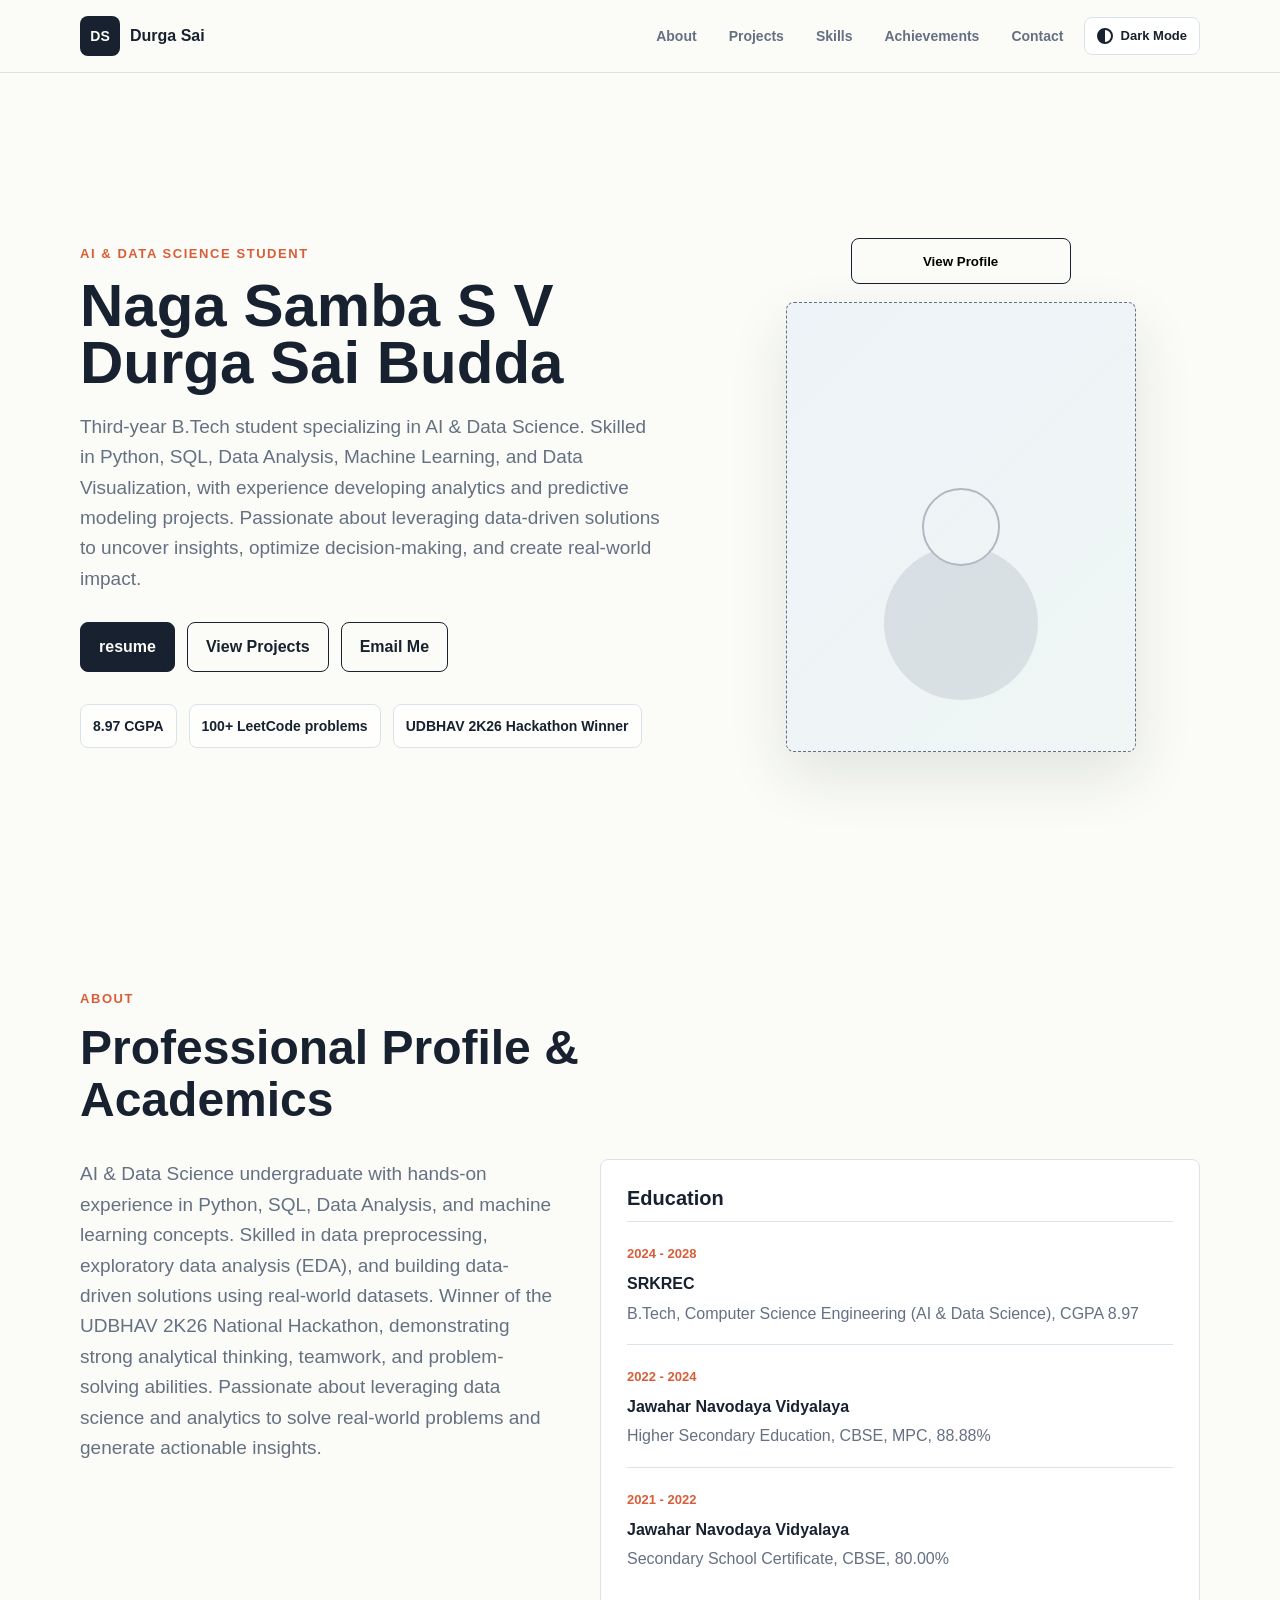
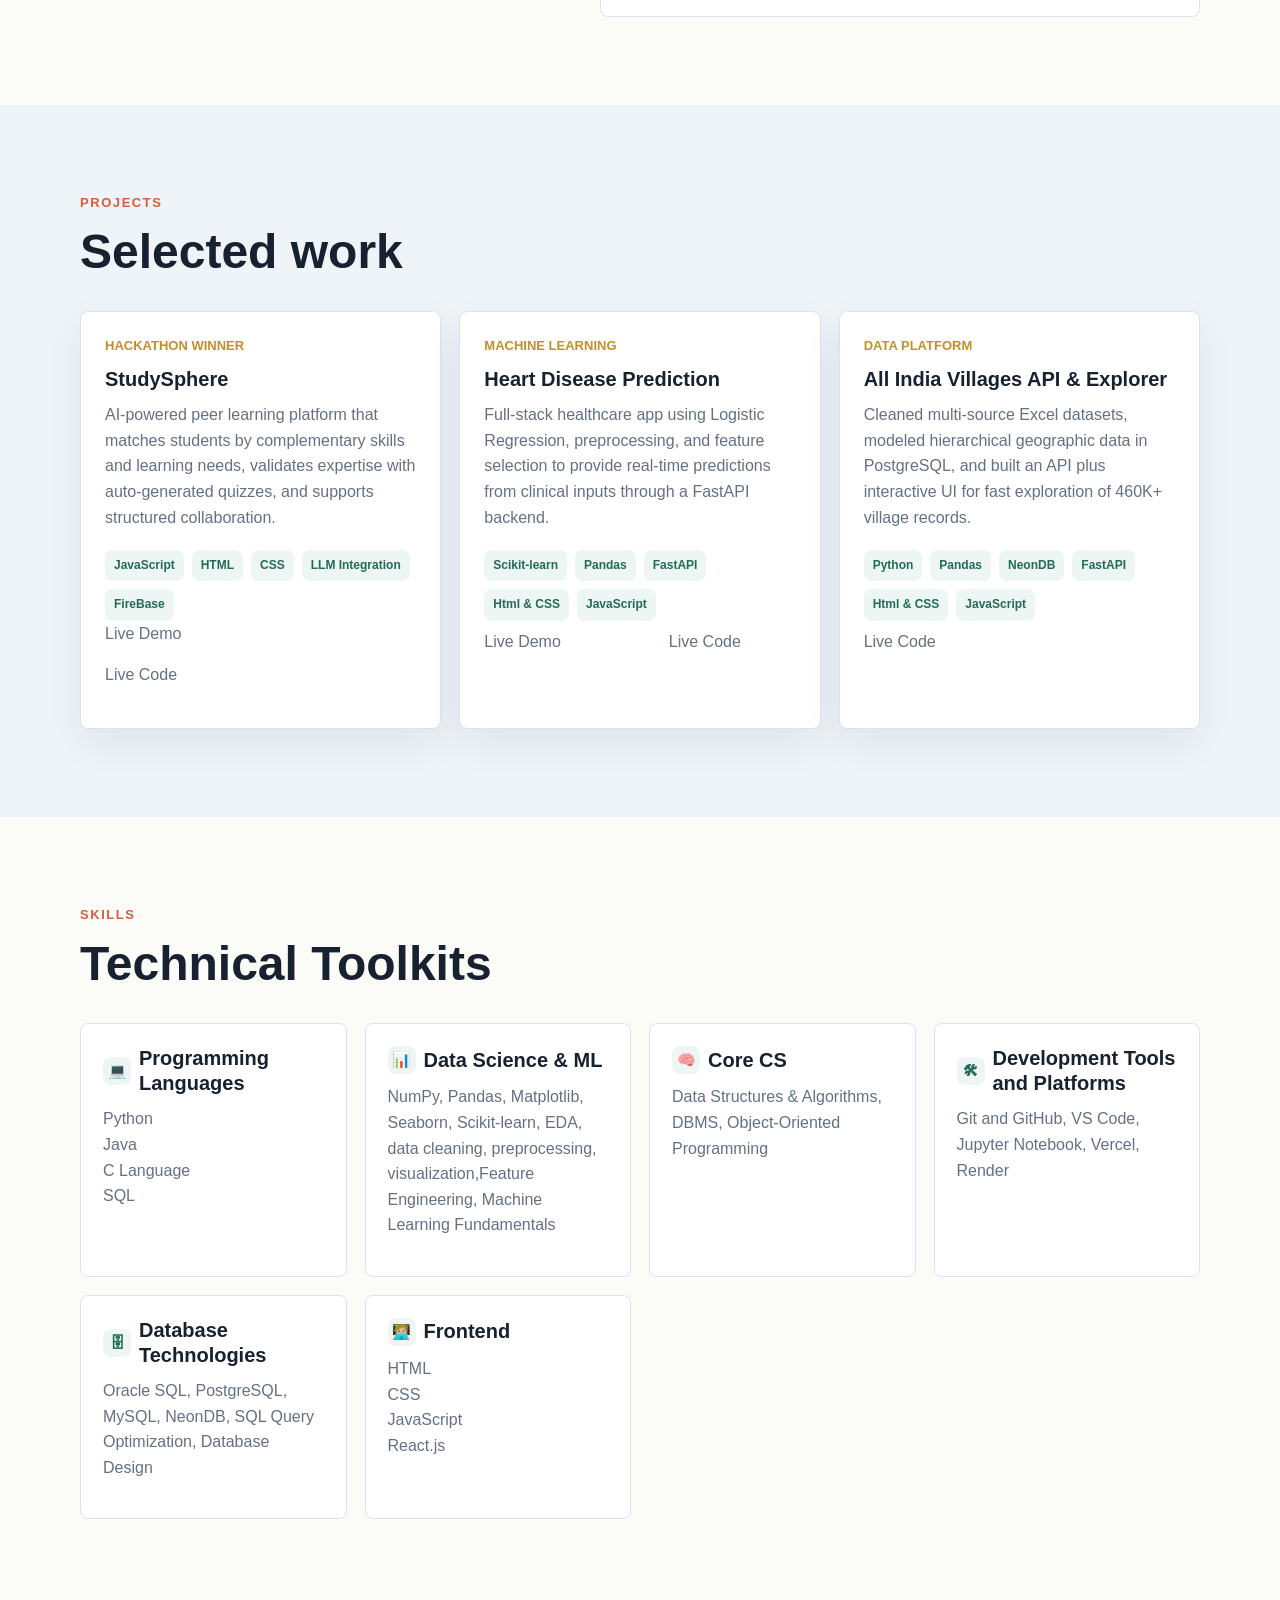
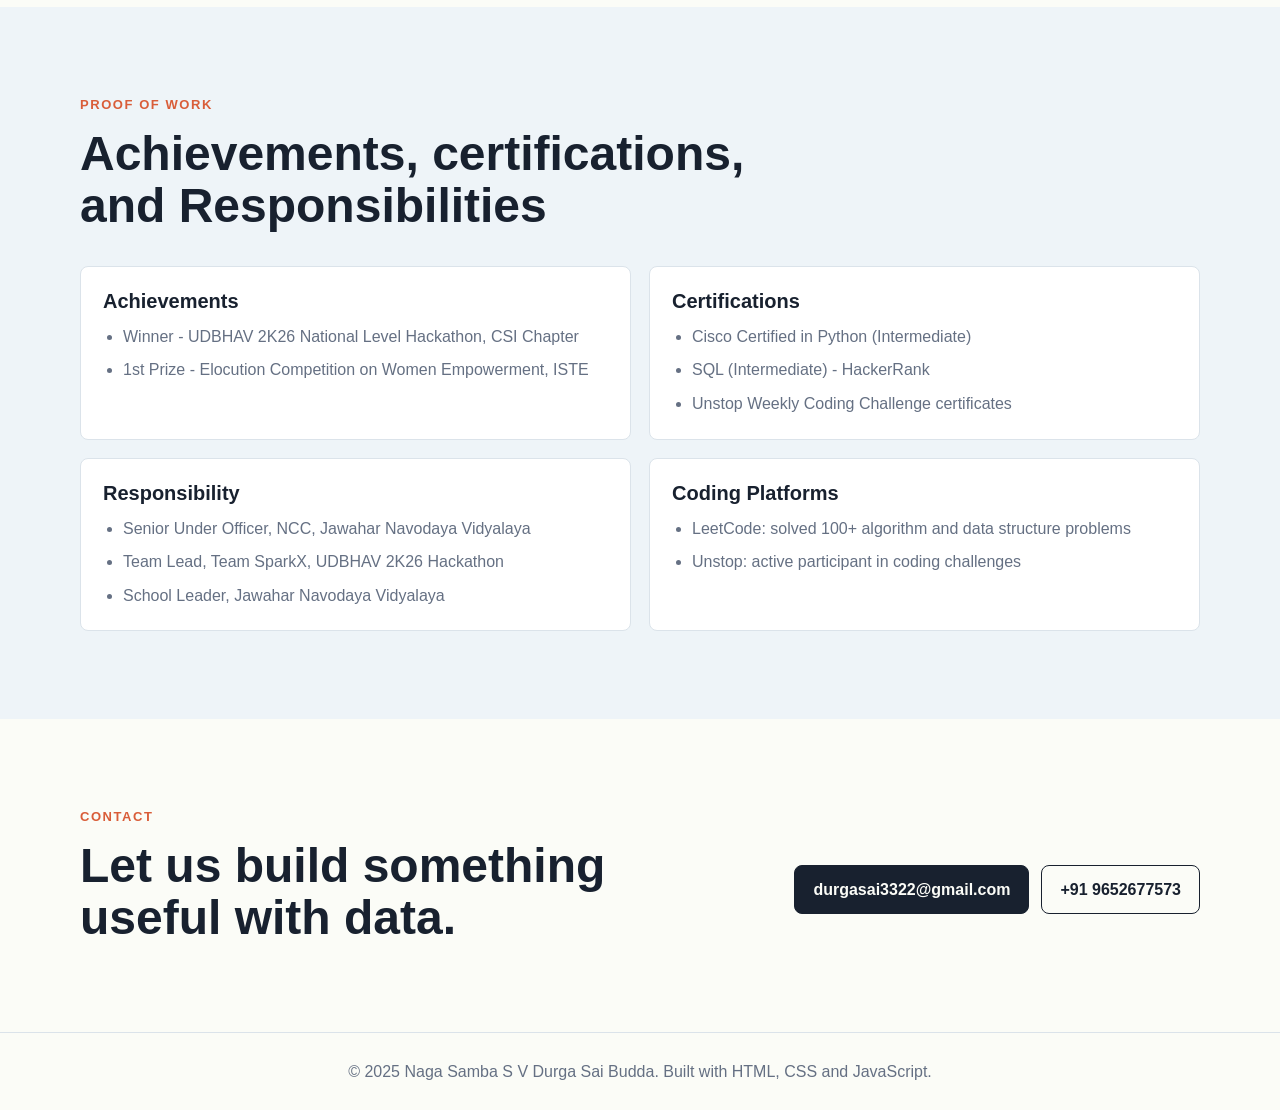
==== index.html @ b7369190 "adjusted live options" ====
<!DOCTYPE html>
<html lang="en">

<head>
  <meta charset="UTF-8">
  <meta name="viewport" content="width=device-width, initial-scale=1.0">

  <meta name="description"
    content="Portfolio of Naga Samba S V Durga Sai Budda, AI and Data Science student and aspiring data scientist.">
  <meta name="description"
    content="Durga Sai's portfolio showcasing web development, data science, AI projects, analytics dashboards, and coding projects.">
  <meta name="keywords" content="Durga Sai Portfolio, Durga Sai, Web Developer, Data Science, AI Projects, Portfolio">
  <meta name="author" content="Durga Sai">

  <title>Naga Samba S V Durga Sai Budda | Portfolio</title>
  <script>
    const savedTheme = localStorage.getItem("portfolio-theme");
    const preferredTheme = window.matchMedia("(prefers-color-scheme: dark)").matches ? "dark" : "light";
    document.documentElement.dataset.theme = savedTheme || preferredTheme;

    if ("scrollRestoration" in history) {
      history.scrollRestoration = "manual";
    }

    window.addEventListener("load", () => {
      const navigation = performance.getEntriesByType("navigation")[0];

      if (navigation && navigation.type === "reload") {
        history.replaceState(null, "", location.pathname + location.search);
      }

      window.scrollTo(0, 0);
    });

    window.addEventListener("DOMContentLoaded", () => {
      const profileButton = document.querySelector("[data-profile-button]");
      const profileCard = document.querySelector("[data-profile-card]");
      const themeToggle = document.querySelector("[data-theme-toggle]");
      const themeLabel = document.querySelector("[data-theme-label]");

      const updateThemeButton = () => {
        const isDark = document.documentElement.dataset.theme === "dark";
        themeToggle?.setAttribute("aria-pressed", String(isDark));

        if (themeLabel) {
          themeLabel.textContent = isDark ? "Light Mode" : "Dark Mode";
        }
      };

      profileButton?.addEventListener("click", () => {
        profileCard.classList.toggle("is-visible");
        profileButton.textContent = profileCard.classList.contains("is-visible")
          ? "Hide Profile"
          : "View Profile";
      });

      themeToggle?.addEventListener("click", () => {
        const nextTheme = document.documentElement.dataset.theme === "dark" ? "light" : "dark";
        document.documentElement.dataset.theme = nextTheme;
        localStorage.setItem("portfolio-theme", nextTheme);
        updateThemeButton();
      });

      updateThemeButton();
    });
  </script>
  <link rel="stylesheet" href="style.css">
  <title>Durga Sai Portfolio | Web Developer & Data Science Enthusiast</title>
</head>

<body>
  <header class="site-header">
    <nav class="nav-shell" aria-label="Primary navigation">
      <a class="brand" href="#home" aria-label="Durga Sai home">
        <span class="brand-mark">DS</span>
        <span>Durga Sai</span>
      </a>
      <div class="nav-links">
        <a href="#about">About</a>
        <a href="#projects">Projects</a>
        <a href="#skills">Skills</a>
        <a href="#achievements">Achievements</a>
        <a href="#contact">Contact</a>
        <button class="theme-toggle" type="button" data-theme-toggle aria-pressed="false">
          <span class="theme-toggle-icon" aria-hidden="true"></span>
          <span data-theme-label>Dark Mode</span>
        </button>
      </div>
    </nav>
  </header>

  <main>
    <section class="hero" id="home">
      <div class="hero-copy">
        <p class="eyebrow" style="padding-top: 2px;">AI & Data Science Student</p>
        <h1>Naga Samba S V Durga Sai Budda</h1>
        <p class="hero-text">
          Third-year B.Tech student specializing in AI & Data Science. Skilled in Python, SQL, Data Analysis, Machine
          Learning, and Data Visualization, with experience developing
          analytics and predictive modeling projects. Passionate about leveraging data-driven solutions to uncover
          insights, optimize decision-making, and create real-world impact.</p>

        <div class="hero-actions">
          <a class="button primary" href="main_resume.pdf">resume</a>
          <a class="button secondary" href="#projects">View Projects</a>
          <a class="button secondary" href="mailto:durgasai3322@gmail.com">Email Me</a>
        </div>
        <div class="quick-facts" aria-label="Portfolio highlights">
          <span><strong>8.97 CGPA</strong></span>
          <span><strong>100+ LeetCode problems </strong></span>
          <span><strong>UDBHAV 2K26 Hackathon Winner</strong></span>
        </div>
      </div>

      <div class="profile-card" data-profile-card>
        <button class="button secondary profile-button" type="button" data-profile-button>
          View Profile
        </button>
        <div class="profile-frame" aria-label="Profile photo placeholder">
          <img src="profile.jpeg" alt="Durga Sai profile photo">
        </div>
      </div>
    </section>

    <section class="section" id="about">
      <div class="section-heading">
        <p class="eyebrow">About</p>
        <h2>Professional Profile & Academics</h2>
      </div>
      <div class="about-layout">
        <p>
          AI & Data Science undergraduate with hands-on experience in Python, SQL, Data Analysis, and
          machine learning concepts. Skilled in data preprocessing, exploratory data analysis (EDA), and building
          data-driven solutions using real-world datasets.
          Winner of the UDBHAV 2K26 National Hackathon, demonstrating strong analytical
          thinking, teamwork, and problem-solving abilities.
          Passionate about leveraging data science and analytics to solve real-world problems and generate actionable
          insights.
        </p>
        <div class="education-panel">
          <h3>Education</h3>
          <div class="timeline-item">
            <span>2024 - 2028</span>
            <strong>SRKREC</strong>
            <p>B.Tech, Computer Science Engineering (AI & Data Science), CGPA 8.97</p>
          </div>
          <div class="timeline-item">
            <span>2022 - 2024</span>
            <strong>Jawahar Navodaya Vidyalaya</strong>
            <p>Higher Secondary Education, CBSE, MPC, 88.88%</p>
          </div>
          <div class="timeline-item">
            <span>2021 - 2022</span>
            <strong>Jawahar Navodaya Vidyalaya</strong>
            <p>Secondary School Certificate, CBSE, 80.00%</p>
          </div>
        </div>
      </div>
    </section>

    <section class="section alt-section" id="projects">
      <div class="section-heading">
        <p class="eyebrow">Projects</p>
        <h2>Selected work</h2>
      </div>
      <div class="project-grid">
        <article class="project-card">
          <p class="project-type">Hackathon Winner</p>
          <h3>StudySphere</h3>
          <p>AI-powered peer learning platform that matches students by complementary skills and learning needs,
            validates expertise with auto-generated quizzes, and supports structured collaboration.</p>
          <div class="tag-row">
            <span>JavaScript</span>
            <span>HTML</span>
            <span>CSS</span>
            <span>LLM Integration</span>
            <span>FireBase</span>
          </div>
          <p style="margin-right:100px;"><a href="https://studysphere-ten.vercel.app/" target="_blank">Live Demo</a>
          </p>
          <p><a href="https://github.com/Durgasai28/StudySphere.git">Live Code</a></p>
        </article>

        <article class="project-card">
          <p class="project-type">Machine Learning</p>
          <h3>Heart Disease Prediction</h3>
          <p>Full-stack healthcare app using Logistic Regression, preprocessing, and feature selection to provide
            real-time predictions from clinical inputs through a FastAPI backend.</p>
          <div class="tag-row">
            <span>Scikit-learn</span>
            <span>Pandas</span>
            <span>FastAPI</span>
            <span>Html & CSS</span>
            <span>JavaScript</span>
            <p style="margin-right: 100px;"><a href="https://heart-disease-risk-pred.vercel.app/" target="_blank">Live
                Demo</a></p>
            <p><a href="https://github.com/Durgasai28/Heart_Disease.git">Live Code</a></p>
          </div>
        </article>

        <article class="project-card">
          <p class="project-type">Data Platform</p>
          <h3>All India Villages API & Explorer</h3>
          <p>Cleaned multi-source Excel datasets, modeled hierarchical geographic data in PostgreSQL, and built an API
            plus interactive UI for fast exploration of 460K+ village records.</p>
          <div class="tag-row">
            <span>Python</span>
            <span>Pandas</span>
            <span>NeonDB</span>
            <span>FastAPI</span>
            <span>Html & CSS</span>
            <span>JavaScript</span>
            <p style="margin-right: 100px;"><a href="https://github.com/Durgasai28/villages-api.git">Live Code</a></p>
            <!-- <p><a href="htpp://studysphere-ten.vercel.app/">Live Code</a></p> -->
          </div>
        </article>
      </div>
    </section>

    <section class="section" id="skills">
      <div class="section-heading">
        <p class="eyebrow">Skills</p>
        <h2>Technical Toolkits</h2>
      </div>
      <div class="skills-grid">
        <div>
          <h3><span class="skill-icon">💻</span>Programming Languages</h3>
          <p>Python<br> Java<br> C Language <br> SQL</p>
        </div>
        <div>
          <h3><span class="skill-icon">📊</span>Data Science & ML</h3>
          <p>NumPy, Pandas, Matplotlib, Seaborn, Scikit-learn, EDA, data cleaning, preprocessing, visualization,Feature
            Engineering, Machine Learning Fundamentals</p>
        </div>
        <div>
          <h3><span class="skill-icon">🧠</span>Core CS</h3>
          <p>Data Structures & Algorithms, DBMS, Object-Oriented Programming</p>
        </div>
        <div>
          <h3><span class="skill-icon">🛠</span>Development Tools and Platforms</h3>
          <p>Git and GitHub, VS Code, Jupyter Notebook, Vercel, Render</p>
        </div>
        <div>
          <h3><span class="skill-icon">🗄</span>Database Technologies</h3>
          <p>Oracle SQL, PostgreSQL, MySQL, NeonDB, SQL Query Optimization, Database Design</p>
        </div>
        <div>
          <h3><span class="skill-icon">🧑🏼‍💻</span>Frontend</h3>
          <p>HTML<br>CSS<br>JavaScript<br>React.js</p>
        </div>
      </div>
    </section>

    <section class="section alt-section" id="achievements">
      <div class="section-heading">
        <p class="eyebrow">Proof of Work</p>
        <h2>Achievements, certifications, and Responsibilities</h2>
      </div>
      <div class="proof-grid">
        <div class="proof-panel">
          <h3>Achievements</h3>
          <ul>
            <li>Winner - UDBHAV 2K26 National Level Hackathon, CSI Chapter</li>
            <li>1st Prize - Elocution Competition on Women Empowerment, ISTE</li>
          </ul>
        </div>
        <div class="proof-panel">
          <h3>Certifications</h3>
          <ul>
            <li>Cisco Certified in Python (Intermediate)</li>
            <li>SQL (Intermediate) - HackerRank</li>
            <li>Unstop Weekly Coding Challenge certificates</li>
          </ul>
        </div>
        <div class="proof-panel">
          <h3>Responsibility</h3>
          <ul>
            <li>Senior Under Officer, NCC, Jawahar Navodaya Vidyalaya</li>
            <li>Team Lead, Team SparkX, UDBHAV 2K26 Hackathon</li>
            <li>School Leader, Jawahar Navodaya Vidyalaya</li>
          </ul>
        </div>
        <div class="proof-panel">
          <h3>Coding Platforms</h3>
          <ul>
            <li>LeetCode: solved 100+ algorithm and data structure problems</li>
            <li>Unstop: active participant in coding challenges</li>
          </ul>
        </div>
      </div>
    </section>

    <section class="contact-section" id="contact">
      <div>
        <p class="eyebrow">Contact</p>
        <h2>Let us build something useful with data.</h2>
      </div>
      <div class="contact-actions">
        <a class="button primary" href="mailto:durgasai3322@gmail.com">durgasai3322@gmail.com</a>
        <a class="button secondary" href="tel:+919652677573">+91 9652677573</a>
      </div>
    </section>
  </main>

  <footer>
    <p>&copy; 2025 Naga Samba S V Durga Sai Budda. Built with HTML, CSS and JavaScript.</p>
  </footer>
</body>

</html>
---- style.css ----
:root {
  --ink: #18212f;
  --muted: #657083;
  --line: #dbe3ea;
  --paper: #fbfcf7;
  --panel: #ffffff;
  --nav-bg: rgba(251, 252, 247, 0.92);
  --nav-hover: #eef4f8;
  --subtle: #eef4f8;
  --metric-bg: #f3f7f3;
  --tag-bg: #edf6f2;
  --tag-text: #246a59;
  --blue: #2364aa;
  --green: #2d8b74;
  --coral: #d95d39;
  --gold: #c18f2d;
  --shadow: 0 24px 60px rgba(24, 33, 47, 0.11);
  color-scheme: light;
}

:root[data-theme="dark"] {
  --ink: #f3f7fb;
  --muted: #aeb9c8;
  --line: #2b3a4e;
  --paper: #101722;
  --panel: #172131;
  --nav-bg: rgba(16, 23, 34, 0.92);
  --nav-hover: #223149;
  --subtle: #131d2b;
  --metric-bg: #1d2c37;
  --tag-bg: #20372f;
  --tag-text: #9ddcc8;
  --blue: #6aa8ff;
  --green: #66d4b0;
  --coral: #ff9775;
  --gold: #f1c46c;
  --shadow: 0 24px 60px rgba(0, 0, 0, 0.3);
  color-scheme: dark;
}

* {
  box-sizing: border-box;
}

html {
  scroll-behavior: smooth;
}

body {
  margin: 0;
  background: var(--paper);
  color: var(--ink);
  font-family: Inter, "Segoe UI", Arial, sans-serif;
  line-height: 1.6;
}

a {
  color: inherit;
  text-decoration: none;
}

.site-header {
  position: sticky;
  top: 0;
  z-index: 20;
  border-bottom: 1px solid var(--line);
  background: var(--nav-bg);
  backdrop-filter: blur(16px);
}

.nav-shell {
  width: min(1120px, calc(100% - 32px));
  min-height: 72px;
  margin: 0 auto;
  display: flex;
  align-items: center;
  justify-content: space-between;
  gap: 24px;
}

.brand {
  display: inline-flex;
  align-items: center;
  gap: 10px;
  font-weight: 800;
  letter-spacing: 0;
}

.brand-mark {
  width: 40px;
  height: 40px;
  display: grid;
  place-items: center;
  border-radius: 8px;
  background: var(--ink);
  color: var(--paper);
  font-size: 14px;
}

.nav-links {
  display: flex;
  align-items: center;
  gap: 8px;
  overflow-x: auto;
  scrollbar-width: none;
}

.nav-links::-webkit-scrollbar {
  display: none;
}

.nav-links a {
  padding: 8px 12px;
  border-radius: 8px;
  color: var(--muted);
  font-size: 14px;
  font-weight: 700;
  white-space: nowrap;
}

.nav-links a:hover {
  background: var(--nav-hover);
  color: var(--ink);
}

.theme-toggle {
  min-height: 38px;
  display: inline-flex;
  align-items: center;
  gap: 8px;
  padding: 7px 12px;
  border: 1px solid var(--line);
  border-radius: 8px;
  background: var(--panel);
  color: var(--ink);
  font: inherit;
  font-size: 13px;
  font-weight: 800;
  cursor: pointer;
  white-space: nowrap;
  transition: background 0.18s ease, border-color 0.18s ease, transform 0.18s ease;
}

.theme-toggle:hover {
  background: var(--nav-hover);
  border-color: var(--muted);
  transform: translateY(-1px);
}

.theme-toggle-icon {
  width: 16px;
  height: 16px;
  border: 2px solid currentColor;
  border-radius: 50%;
  background: linear-gradient(90deg, currentColor 50%, transparent 50%);
}

.hero {
  width: min(1120px, calc(100% - 32px));
  min-height: calc(100vh - 72px);
  margin: 0 auto;
  padding: 80px 0 64px;
  display: grid;
  grid-template-columns: minmax(0, 1.1fr) minmax(320px, 0.9fr);
  align-items: center;
  gap: 56px;
}

.eyebrow {
  margin: 0 0 12px;
  color: var(--coral);
  font-size: 13px;
  font-weight: 800;
  letter-spacing: 0.12em;
  text-transform: uppercase;
}

h1,
h2,
h3,
p {
  margin-top: 0;
}

h1 {
  max-width: 800px;
  margin-bottom: 20px;
  font-size: clamp(38px, 8vw,60px);
  line-height: 0.96;
  letter-spacing: 0;
}

h2 {
  max-width: 760px;
  margin-bottom: 0;
  font-size: clamp(28px, 5vw, 48px);
  line-height: 1.08;
  letter-spacing: 0;
}

h3 {
  margin-bottom: 10px;
  font-size: 20px;
  line-height: 1.25;
}

.hero-text {
  max-width: 660px;
  color: var(--muted);
  font-size: 19px;
}

.hero-actions,
.contact-actions {
  display: flex;
  flex-wrap: wrap;
  gap: 12px;
  margin-top: 28px;
}

.button {
  min-height: 46px;
  display: inline-flex;
  align-items: center;
  justify-content: center;
  border-radius: 8px;
  padding: 11px 18px;
  border: 1px solid var(--ink);
  font-weight: 800;
  transition: transform 0.18s ease, box-shadow 0.18s ease, background 0.18s ease;
}

.button:hover {
  transform: translateY(-2px);
  box-shadow: 0 10px 24px rgba(24, 33, 47, 0.12);
}

.button.primary {
  background: var(--ink);
  color: var(--paper);
}

.button.secondary {
  background: transparent;
}

.quick-facts {
  display: flex;
  flex-wrap: wrap;
  gap: 12px;
  margin-top: 32px;
}

.quick-facts span {
  padding: 10px 12px;
  border: 1px solid var(--line);
  border-radius: 8px;
  background: color-mix(in srgb, var(--panel) 72%, transparent);
  color: var(--muted);
  font-size: 14px;
}

.quick-facts strong {
  color: var(--ink);
}

.hero-visual {
  border: 1px solid var(--line);
  border-radius: 8px;
  padding: 24px;
  background: var(--panel);
  box-shadow: var(--shadow);
}

.visual-topline {
  display: flex;
  align-items: center;
  justify-content: space-between;
  gap: 16px;
  color: var(--muted);
  font-family: Consolas, "Courier New", monospace;
  font-size: 13px;
}

.status-dot {
  color: var(--green);
  font-family: inherit;
  font-weight: 800;
}

.metric-grid {
  margin: 26px 0;
  display: grid;
  grid-template-columns: repeat(3, 1fr);
  gap: 10px;
}

.metric-grid div {
  min-width: 0;
  padding: 14px;
  border-radius: 8px;
  background: var(--metric-bg);
}

.metric-label {
  display: block;
  color: var(--muted);
  font-size: 12px;
  font-weight: 800;
  text-transform: uppercase;
}

.metric-grid strong {
  display: block;
  margin-top: 4px;
  font-size: 18px;
  line-height: 1.2;
}

.chart {
  height: 220px;
  display: flex;
  align-items: end;
  gap: 12px;
  padding: 18px;
  border-radius: 8px;
  background:
    linear-gradient(180deg, rgba(35, 100, 170, 0.08), rgba(45, 139, 116, 0.08)),
    repeating-linear-gradient(0deg, transparent 0, transparent 43px, rgba(101, 112, 131, 0.15) 44px);
}

.chart span {
  flex: 1;
  border-radius: 6px 6px 0 0;
  background: linear-gradient(180deg, var(--blue), var(--green));
}

.visual-note {
  margin: 18px 0 0;
  color: var(--muted);
  font-size: 14px;
}

.profile-card {
  display: grid;
  justify-items: center;
  gap: 18px;
}

.profile-button {
  width: min(220px, 100%);
}

.profile-frame {
  width: min(350px, 100%);
  aspect-ratio: 7 / 9;
  display: grid;
  place-items: center;
  overflow: hidden;
  border: 1px dashed var(--muted);
  border-radius: 8px;
  background:
    linear-gradient(135deg, rgba(35, 100, 170, 0.08), rgba(45, 139, 116, 0.08)),
    var(--panel);
  box-shadow: var(--shadow);
}

.profile-frame::before {
  content: "";
  width: 74px;
  height: 74px;
  border: 2px solid rgba(101, 112, 131, 0.45);
  border-radius: 50%;
  box-shadow: 0 96px 0 38px rgba(101, 112, 131, 0.16);
}

.profile-frame img {
  display: none;
  width: 100%;
  height: 100%;
  object-fit: cover;
}

.profile-card.is-visible .profile-frame {
  border-style: solid;
  background: var(--panel);
}

.profile-card.is-visible .profile-frame::before {
  display: none;
}

.profile-card.is-visible .profile-frame img {
  display: block;
}

.section,
.contact-section {
  width: min(1120px, calc(100% - 32px));
  margin: 0 auto;
  padding: 88px 0;
}

.alt-section {
  position: relative;
}

.alt-section::before {
  content: "";
  position: absolute;
  inset: 0 50%;
  width: 100vw;
  margin-left: -50vw;
  background: var(--subtle);
  z-index: -1;
}

.section-heading {
  margin-bottom: 34px;
}

.about-layout {
  display: grid;
  grid-template-columns: minmax(0, 0.8fr) minmax(320px, 1fr);
  gap: 40px;
  align-items: start;
}

.about-layout > p {
  color: var(--muted);
  font-size: 19px;
}

.education-panel,
.proof-panel,
.project-card,
.skills-grid > div {
  border: 1px solid var(--line);
  border-radius: 8px;
  background: var(--panel);
}

.education-panel {
  padding: 26px;
}

.timeline-item {
  padding: 18px 0;
  border-top: 1px solid var(--line);
}

.timeline-item:first-of-type {
  margin-top: 10px;
}

.timeline-item span {
  color: var(--coral);
  font-size: 13px;
  font-weight: 800;
}

.timeline-item strong {
  display: block;
  margin-top: 5px;
}

.timeline-item p {
  margin: 4px 0 0;
  color: var(--muted);
}

.project-grid,
.proof-grid,
.skills-grid {
  display: grid;
  gap: 18px;
}

.project-grid {
  grid-template-columns: repeat(3, 1fr);
}

.project-card {
  min-height: 100%;
  padding: 24px;
  box-shadow: 0 14px 38px rgba(24, 33, 47, 0.07);
}

.project-type {
  margin-bottom: 10px;
  color: var(--gold);
  font-size: 13px;
  font-weight: 800;
  text-transform: uppercase;
}

.project-card p:not(.project-type) {
  color: var(--muted);
}

.tag-row {
  display: flex;
  flex-wrap: wrap;
  gap: 8px;
  margin-top: 20px;
}

.tag-row span {
  padding: 6px 9px;
  border-radius: 8px;
  background: var(--tag-bg);
  color: var(--tag-text);
  font-size: 12px;
  font-weight: 800;
}

.skills-grid {
  grid-template-columns: repeat(4, 1fr);
}

.skills-grid > div,
.proof-panel {
  padding: 22px;
}

.skills-grid p,
.proof-panel li {
  color: var(--muted);
}

.proof-grid {
  grid-template-columns: repeat(2, 1fr);
}

ul {
  margin: 0;
  padding-left: 20px;
}

li + li {
  margin-top: 8px;
}

.contact-section {
  display: flex;
  align-items: center;
  justify-content: space-between;
  gap: 32px;
}

.contact-section h2 {
  max-width: 620px;
}

footer {
  padding: 26px 16px;
  border-top: 1px solid var(--line);
  color: var(--muted);
  text-align: center;
}

footer p {
  margin: 0;
}

@media (max-width: 920px) {
  .hero,
  .about-layout,
  .contact-section {
    grid-template-columns: 1fr;
  }

  .hero {
    min-height: auto;
    padding-top: 58px;
  }

  .project-grid,
  .skills-grid {
    grid-template-columns: repeat(2, 1fr);
  }

  .contact-section {
    display: grid;
  }
}

@media (max-width: 680px) {
  .nav-shell {
    align-items: flex-start;
    flex-direction: column;
    min-height: auto;
    padding: 14px 0;
  }

  .nav-links {
    width: 100%;
  }

  .hero,
  .section,
  .contact-section {
    width: min(100% - 24px, 1120px);
  }

  .project-grid,
  .skills-grid,
  .proof-grid,
  .metric-grid {
    grid-template-columns: 1fr;
  }

  .hero-visual {
    padding: 18px;
  }

  .chart {
    height: 180px;
  }

  .button {
    width: 100%;
  }
}
.skills-grid h3 {
  display: flex;
  align-items: center;
  gap: 8px;
}

.skill-icon {
  width: 28px;
  height: 28px;
  display: inline-grid;
  place-items: center;
  border-radius: 8px;
  background: var(--tag-bg);
  color: var(--tag-text);
  font-size: 15px;
  flex: 0 0 auto;
}
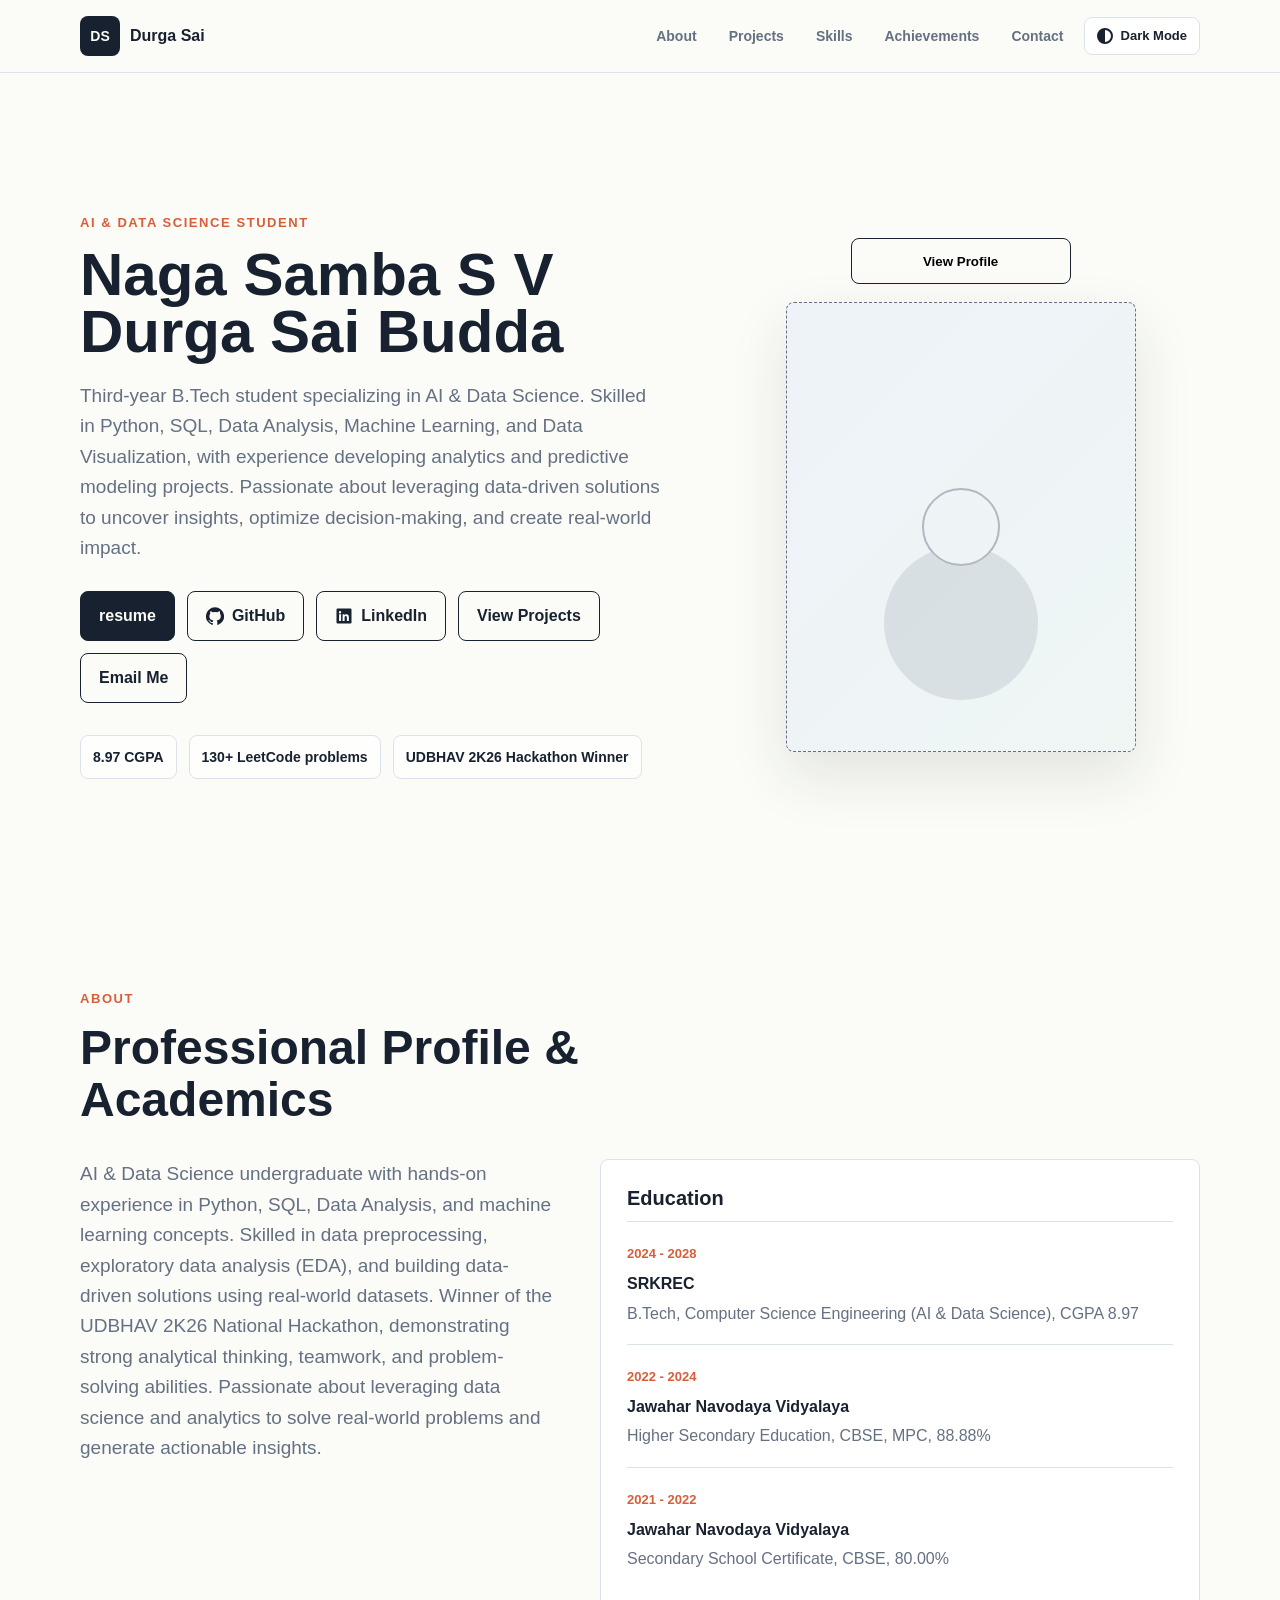
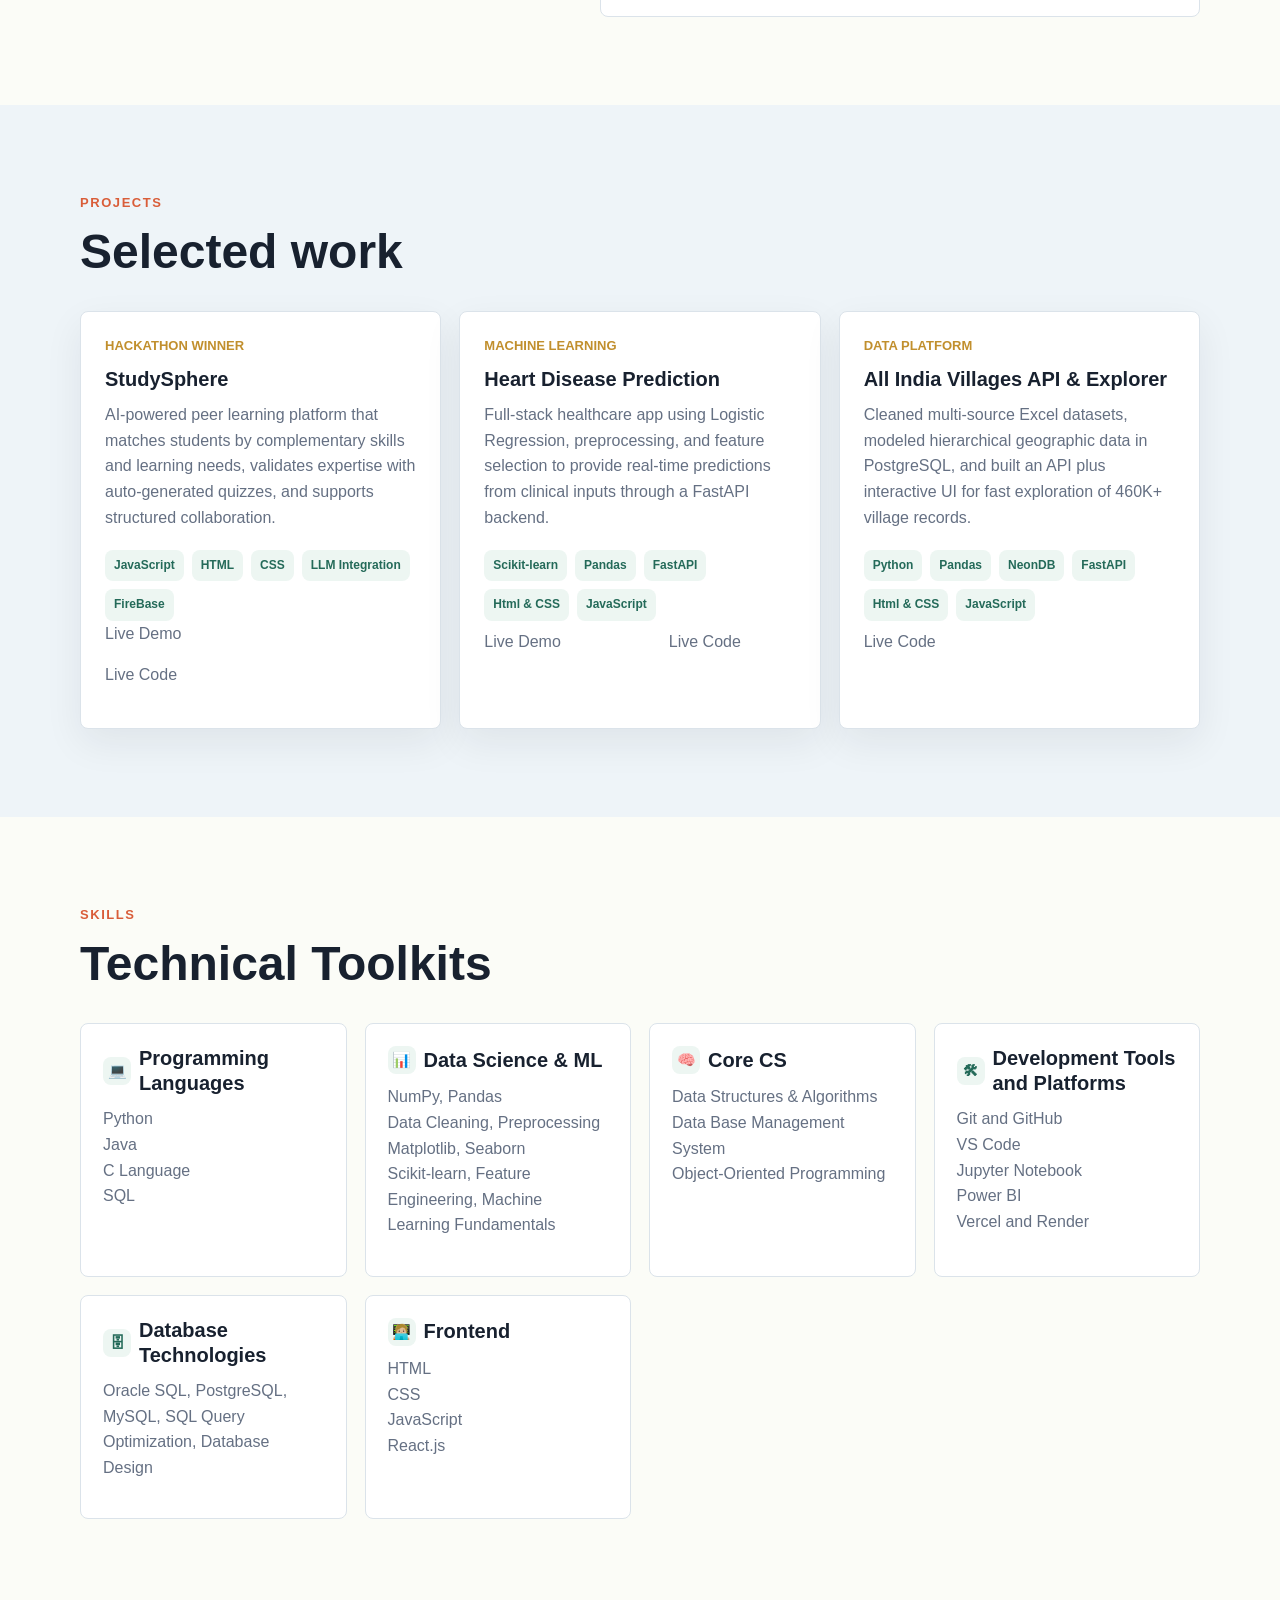
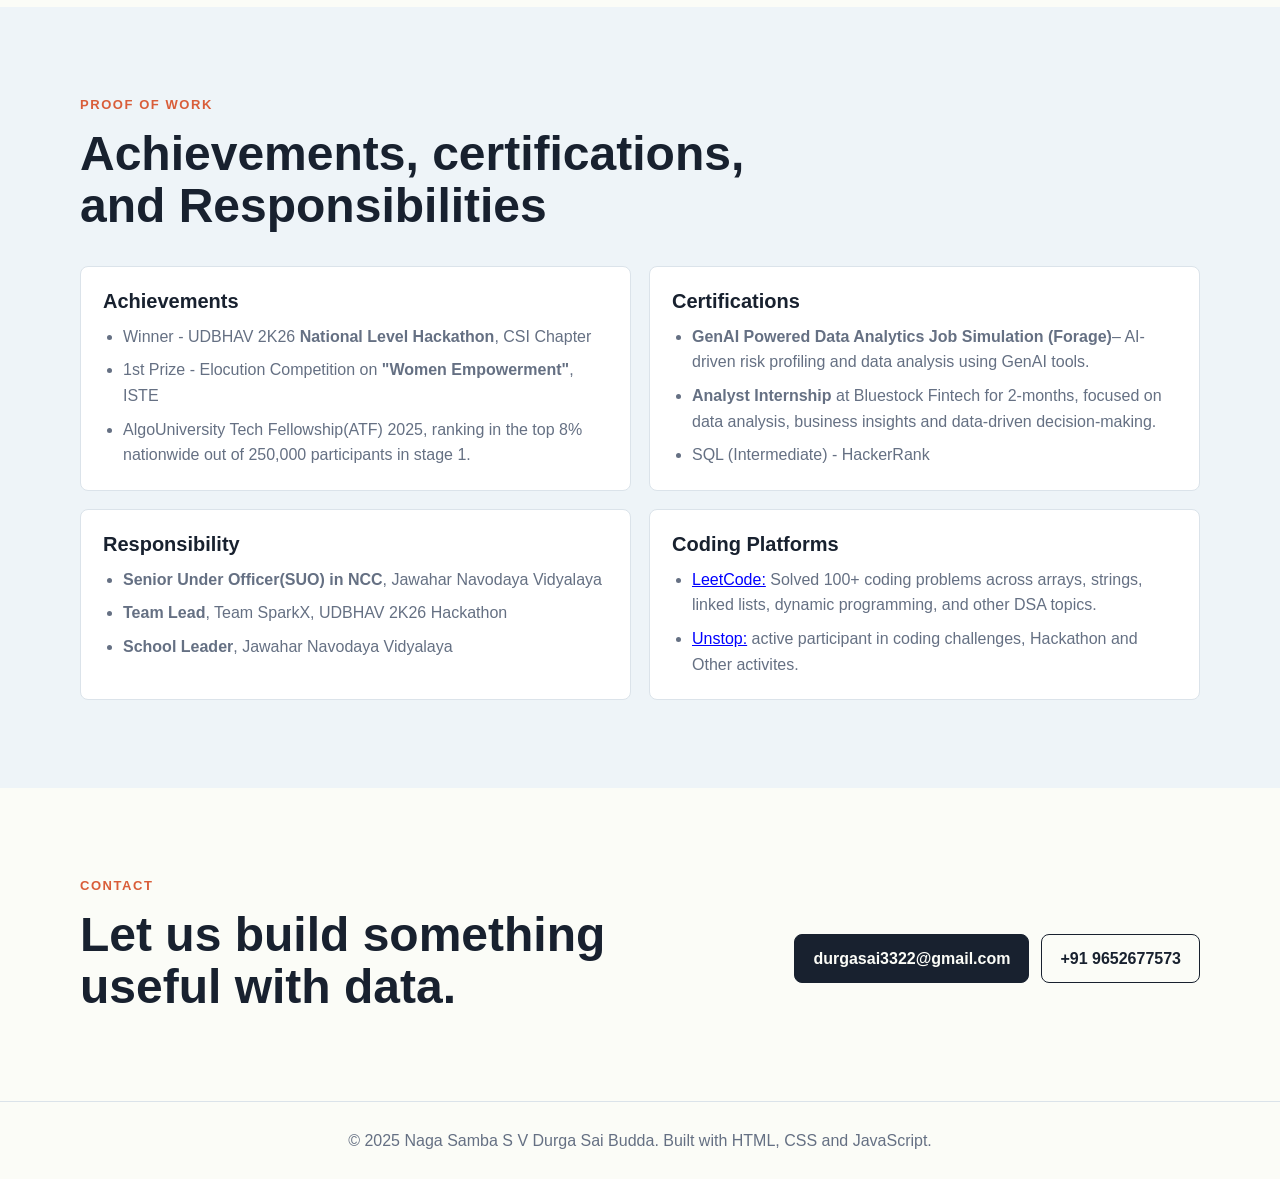
==== commit 7271534d: "added new certificates and links" ====
--- a/index.html
+++ b/index.html
@@ -101,13 +101,29 @@
           insights, optimize decision-making, and create real-world impact.</p>
 
         <div class="hero-actions">
-          <a class="button primary" href="main_resume.pdf">resume</a>
+          <a class="button primary" href="main_resume.pdf" target="_blank">resume</a>
+          <a class="button secondary icon-button" href="https://github.com/Durgasai28" target="_blank"
+            rel="noopener noreferrer">
+            <svg viewBox="0 0 24 24" aria-hidden="true">
+              <path
+                d="M12 .5a12 12 0 0 0-3.8 23.4c.6.1.8-.3.8-.6v-2.1c-3.3.7-4-1.4-4-1.4-.5-1.3-1.3-1.7-1.3-1.7-1.1-.7.1-.7.1-.7 1.2.1 1.8 1.2 1.8 1.2 1.1 1.8 2.8 1.3 3.5 1 .1-.8.4-1.3.8-1.6-2.6-.3-5.4-1.3-5.4-5.9 0-1.3.5-2.4 1.2-3.2-.1-.3-.5-1.5.1-3.1 0 0 1-.3 3.3 1.2a11.4 11.4 0 0 1 6 0c2.3-1.5 3.3-1.2 3.3-1.2.6 1.6.2 2.8.1 3.1.8.9 1.2 1.9 1.2 3.2 0 4.6-2.8 5.6-5.4 5.9.4.4.8 1.1.8 2.2v3.1c0 .3.2.7.8.6A12 12 0 0 0 12 .5Z" />
+            </svg>
+            GitHub
+          </a>
+          <a class="button secondary icon-button" href="https://www.linkedin.com/in/durgasai28/" target="_blank"
+            rel="noopener noreferrer">
+            <svg viewBox="0 0 24 24" aria-hidden="true">
+              <path
+                d="M20.5 2h-17A1.5 1.5 0 0 0 2 3.5v17A1.5 1.5 0 0 0 3.5 22h17a1.5 1.5 0 0 0 1.5-1.5v-17A1.5 1.5 0 0 0 20.5 2ZM8.1 18.5H5.4V9.8h2.7v8.7ZM6.7 8.6a1.6 1.6 0 1 1 0-3.2 1.6 1.6 0 0 1 0 3.2Zm11.8 9.9h-2.7v-4.2c0-1 0-2.3-1.4-2.3s-1.6 1.1-1.6 2.2v4.3h-2.7V9.8h2.6V11h.1c.4-.7 1.2-1.4 2.5-1.4 2.7 0 3.2 1.8 3.2 4.1v4.8Z" />
+            </svg>
+            LinkedIn
+          </a>
           <a class="button secondary" href="#projects">View Projects</a>
           <a class="button secondary" href="mailto:durgasai3322@gmail.com">Email Me</a>
         </div>
         <div class="quick-facts" aria-label="Portfolio highlights">
           <span><strong>8.97 CGPA</strong></span>
-          <span><strong>100+ LeetCode problems </strong></span>
+          <span><strong>130+ LeetCode problems </strong></span>
           <span><strong>UDBHAV 2K26 Hackathon Winner</strong></span>
         </div>
       </div>
@@ -229,20 +245,20 @@
         </div>
         <div>
           <h3><span class="skill-icon">📊</span>Data Science & ML</h3>
-          <p>NumPy, Pandas, Matplotlib, Seaborn, Scikit-learn, EDA, data cleaning, preprocessing, visualization,Feature
-            Engineering, Machine Learning Fundamentals</p>
+          <p>NumPy, Pandas<br>Data Cleaning, Preprocessing<br>Matplotlib, Seaborn<br>Scikit-learn,
+            Feature Engineering, Machine Learning Fundamentals</p>
         </div>
         <div>
           <h3><span class="skill-icon">🧠</span>Core CS</h3>
-          <p>Data Structures & Algorithms, DBMS, Object-Oriented Programming</p>
+          <p>Data Structures & Algorithms <br>Data Base Management System<br> Object-Oriented Programming</p>
         </div>
         <div>
           <h3><span class="skill-icon">🛠</span>Development Tools and Platforms</h3>
-          <p>Git and GitHub, VS Code, Jupyter Notebook, Vercel, Render</p>
+          <p>Git and GitHub<br> VS Code<br> Jupyter Notebook<br>Power BI<br> Vercel and Render</p>
         </div>
         <div>
           <h3><span class="skill-icon">🗄</span>Database Technologies</h3>
-          <p>Oracle SQL, PostgreSQL, MySQL, NeonDB, SQL Query Optimization, Database Design</p>
+          <p>Oracle SQL, PostgreSQL, MySQL, SQL Query Optimization, Database Design</p>
         </div>
         <div>
           <h3><span class="skill-icon">🧑🏼‍💻</span>Frontend</h3>
@@ -260,31 +276,41 @@
         <div class="proof-panel">
           <h3>Achievements</h3>
           <ul>
-            <li>Winner - UDBHAV 2K26 National Level Hackathon, CSI Chapter</li>
-            <li>1st Prize - Elocution Competition on Women Empowerment, ISTE</li>
+            <li>Winner - UDBHAV 2K26 <strong>National Level Hackathon</strong>, CSI Chapter</li>
+            <li>1st Prize - Elocution Competition on <strong>"Women Empowerment"</strong>, ISTE</li>
+            <li>AlgoUniversity Tech Fellowship(ATF) 2025, ranking in the top 8% nationwide out of 250,000 participants
+              in stage 1.</li>
           </ul>
         </div>
         <div class="proof-panel">
           <h3>Certifications</h3>
           <ul>
-            <li>Cisco Certified in Python (Intermediate)</li>
+            <li><strong>GenAI Powered Data Analytics Job Simulation (Forage)</strong>– AI-driven risk profiling and
+              data analysis
+              using GenAI tools. </li>
+            <li><strong> Analyst Internship</strong> at Bluestock Fintech for 2-months, focused on data analysis,
+              business insights and data-driven decision-making.</li>
             <li>SQL (Intermediate) - HackerRank</li>
-            <li>Unstop Weekly Coding Challenge certificates</li>
           </ul>
         </div>
         <div class="proof-panel">
           <h3>Responsibility</h3>
           <ul>
-            <li>Senior Under Officer, NCC, Jawahar Navodaya Vidyalaya</li>
-            <li>Team Lead, Team SparkX, UDBHAV 2K26 Hackathon</li>
-            <li>School Leader, Jawahar Navodaya Vidyalaya</li>
+            <li><strong>Senior Under Officer(SUO) in NCC</strong>, Jawahar Navodaya Vidyalaya</li>
+            <li><strong>Team Lead</strong>, Team SparkX, UDBHAV 2K26 Hackathon</li>
+            <li><strong>School Leader</strong>, Jawahar Navodaya Vidyalaya</li>
           </ul>
         </div>
         <div class="proof-panel">
           <h3>Coding Platforms</h3>
           <ul>
-            <li>LeetCode: solved 100+ algorithm and data structure problems</li>
-            <li>Unstop: active participant in coding challenges</li>
+            <li><a href="https://leetcode.com/u/durgasai28/" target="_blank"
+                style="color: blue; text-decoration: underline;">LeetCode:</a> Solved 100+ coding problems across
+              arrays, strings, linked lists, dynamic programming, and other DSA topics.</li>
+
+            <li><a href="https://unstop.com/u/durgasai4553" target="_blank"
+                style="color: blue; text-decoration: underline">Unstop:</a> active
+              participant in coding challenges, Hackathon and Other activites.</li>
           </ul>
         </div>
       </div>
--- a/style.css
+++ b/style.css
@@ -244,6 +244,18 @@
   background: transparent;
 }
 
+.icon-button {
+  gap: 8px;
+}
+
+.icon-button svg {
+  width: 18px;
+  height: 18px;
+  display: block;
+  fill: currentColor;
+  flex: 0 0 auto;
+}
+
 .quick-facts {
   display: flex;
   flex-wrap: wrap;
@@ -638,4 +650,4 @@
   color: var(--tag-text);
   font-size: 15px;
   flex: 0 0 auto;
-}+}
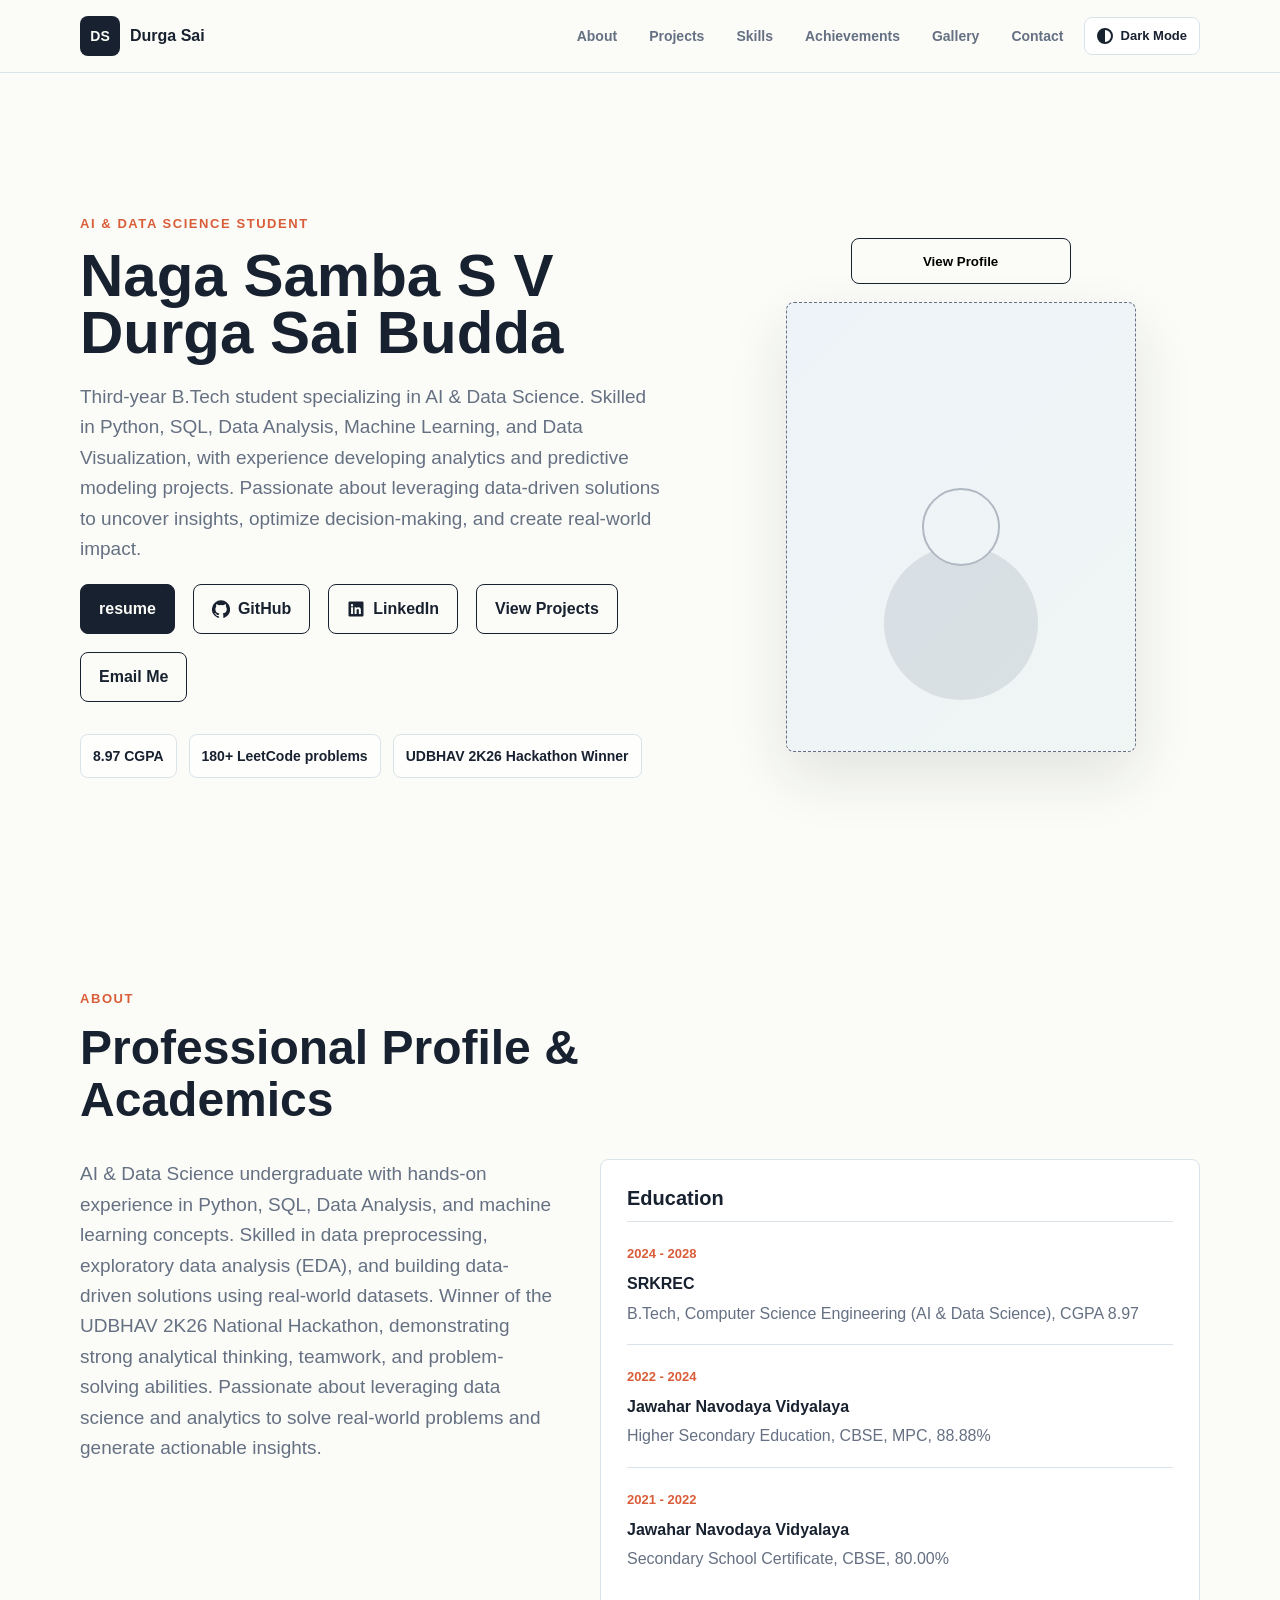
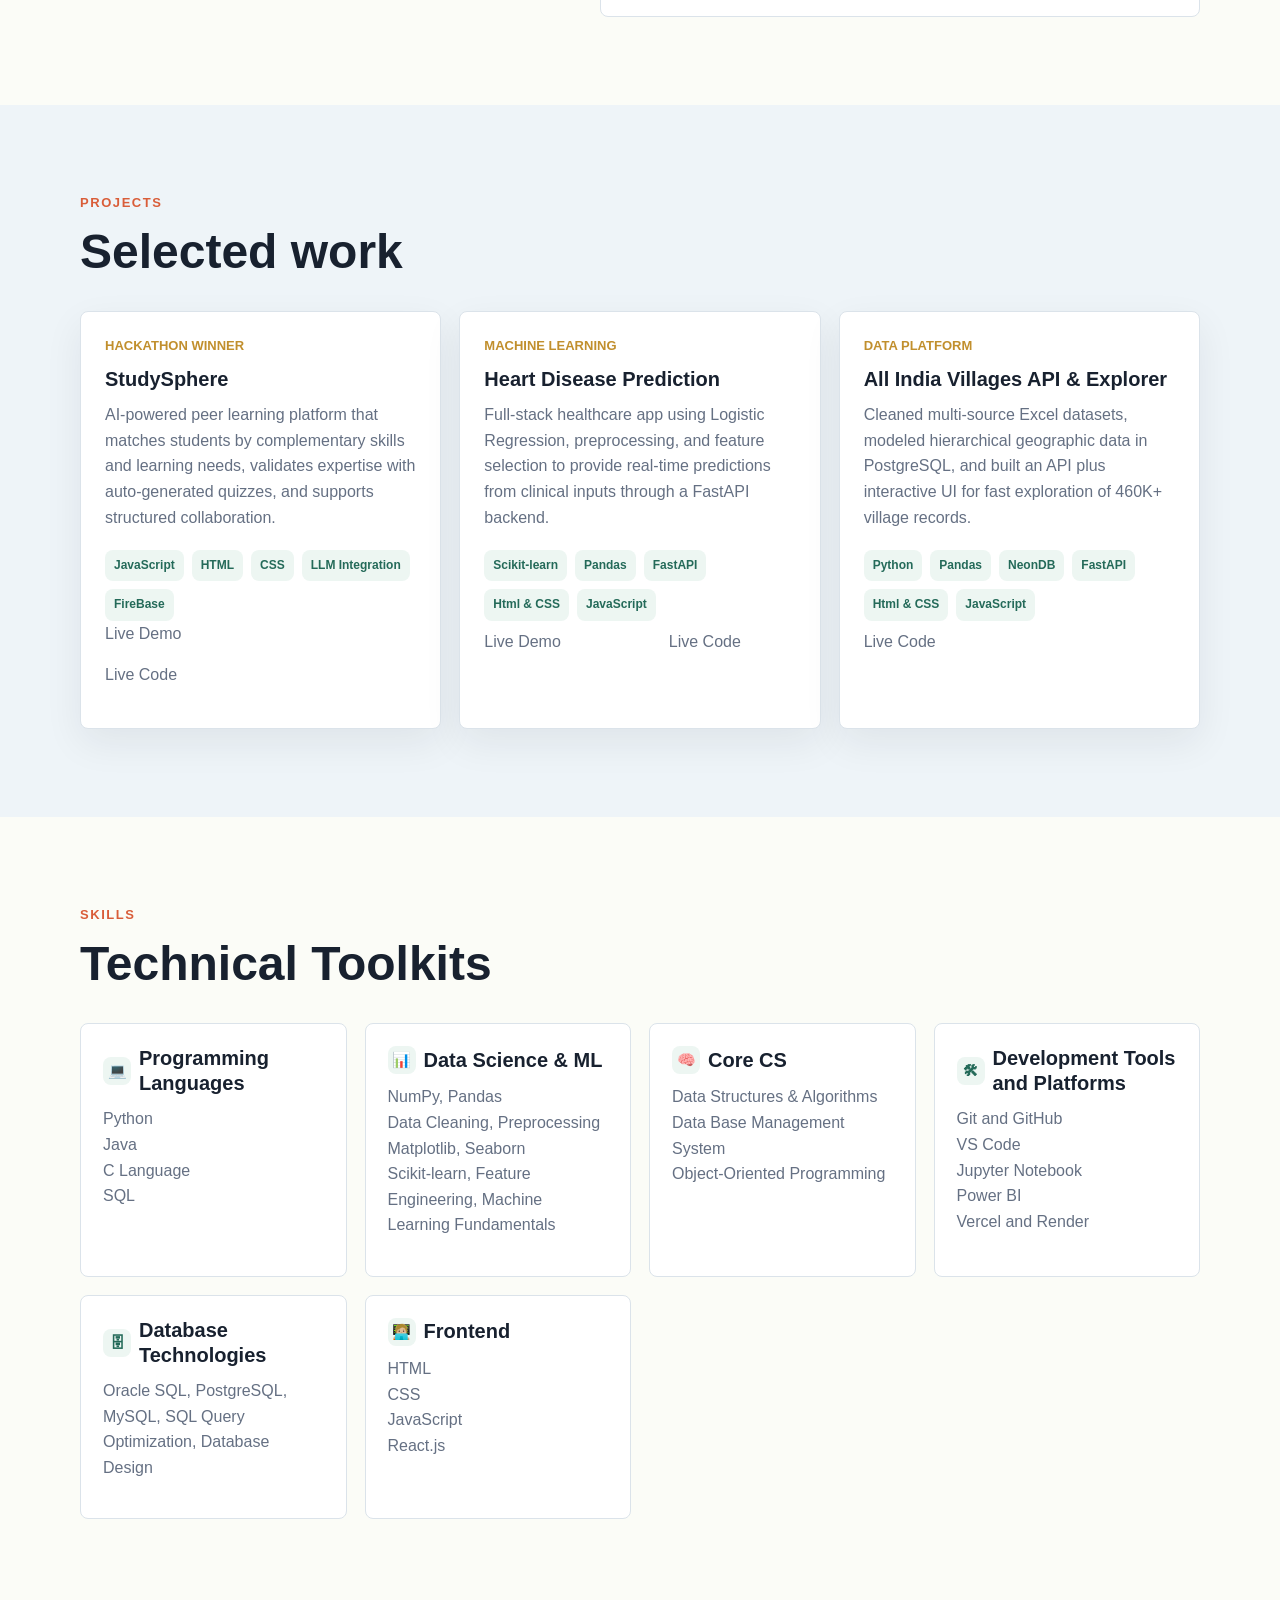
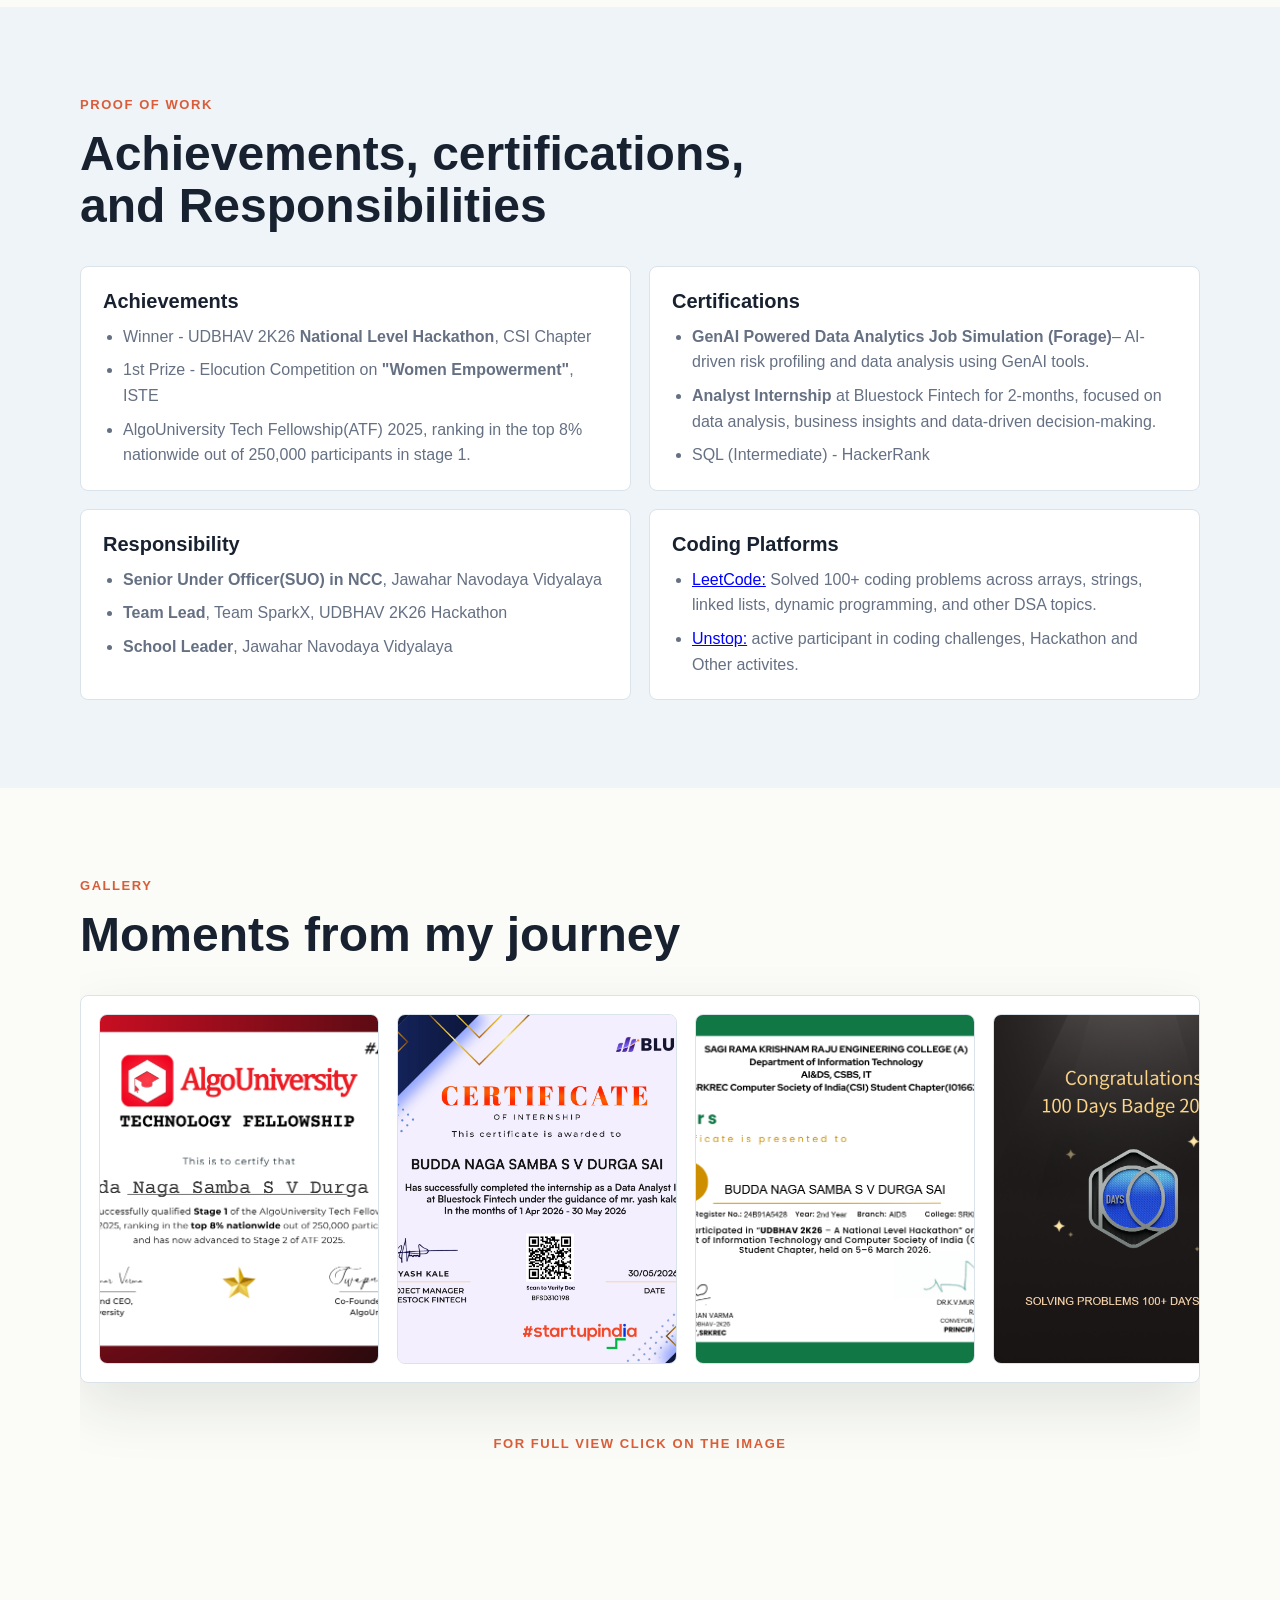
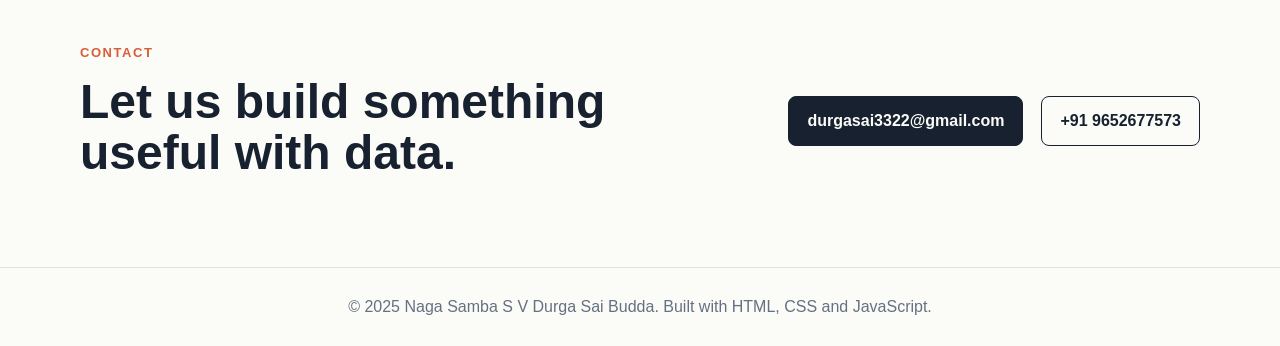
==== commit 710cc73b: "gallery aaded" ====
--- a/index.html
+++ b/index.html
@@ -61,6 +61,114 @@
         updateThemeButton();
       });
 
+      const photoGallery = document.querySelector("[data-photo-gallery]");
+      const photoPrev = document.querySelector("[data-photo-prev]");
+      const photoNext = document.querySelector("[data-photo-next]");
+      const photoModal = document.querySelector("[data-photo-modal]");
+      const photoModalImage = document.querySelector("[data-photo-modal-image]");
+      const photoModalCaption = document.querySelector("[data-photo-modal-caption]");
+      const photoModalClose = document.querySelector("[data-photo-modal-close]");
+
+      const openPhotoModal = (button) => {
+        if (!photoModal || !photoModalImage || !photoModalCaption) {
+          return;
+        }
+
+        const image = button.querySelector("img");
+        photoModalImage.src = button.dataset.full || image.src;
+        photoModalImage.alt = image.alt;
+        photoModalCaption.textContent = button.dataset.caption || image.alt;
+        photoModal.removeAttribute("hidden");
+        document.body.classList.add("modal-open");
+        //pauseGalleryScroll();
+        photoModalClose?.focus();
+      };
+
+      const closePhotoModal = () => {
+        photoModal?.setAttribute("hidden", "");
+        document.body.classList.remove("modal-open");
+        //startGalleryScroll();
+      };
+
+      document.addEventListener("click", (event) => {
+        const button = event.target.closest("[data-gallery-image]");
+        if (button) {
+          openPhotoModal(button);
+        }
+      });
+
+      photoModalClose?.addEventListener("click", closePhotoModal);
+      photoModal?.addEventListener("click", (event) => {
+        if (event.target === photoModal) {
+          closePhotoModal();
+        }
+      });
+
+      window.addEventListener("keydown", (event) => {
+        if (event.key === "Escape" && photoModal && !photoModal.hasAttribute("hidden")) {
+          closePhotoModal();
+        }
+      });
+      const galleryImages = [
+        {
+          src: "images/algoUniversity.png",
+          caption: "AlgoUniversity Tech Fellowship achievement"
+        },
+        {
+          src: "images/BFSD310198 - Copy.jpg",
+          caption: "Bluestock Fintech internship certificate"
+        },
+        {
+          src: "images/udbhav - Copy.png",
+          caption: "UDBHAV hackathon achievement"
+        },
+        {
+          src: "images/leetcode1.png",
+          caption: "LeetCode progress"
+        },
+        {
+          src: "images/sql.png",
+          caption: "SQL Intermediate certificate"
+        },
+        {
+          src: "images/git.png",
+          caption: "Git and GitHub workshop"
+        },
+        {
+          src: "images/forage.png",
+          caption: "Tata Data Analyst Simulation"
+        },
+        {
+          src: "images/leetcode - Copy.png",
+          caption: "LeetCode progress"
+        },
+        {
+          src: "images/hach-clash.jpg",
+          caption: "Hack&Clash Coding Event"
+        }
+      ];
+
+      const galleryTrack = document.getElementById("galleryTrack");
+
+      // duplicate images automatically
+      const duplicatedImages = [...galleryImages, ...galleryImages];
+
+      duplicatedImages.forEach(image => {
+        const button = document.createElement("button");
+
+        button.className = "photo-item";
+        button.type = "button";
+
+        button.setAttribute("data-gallery-image", "");
+        button.setAttribute("data-full", image.src);
+        button.setAttribute("data-caption", image.caption);
+
+        button.innerHTML = `
+    <img src="${image.src}" alt="${image.caption}">
+  `;
+
+        galleryTrack.appendChild(button);
+      });
       updateThemeButton();
     });
   </script>
@@ -80,6 +188,7 @@
         <a href="#projects">Projects</a>
         <a href="#skills">Skills</a>
         <a href="#achievements">Achievements</a>
+        <a href="#Gallery">Gallery</a>
         <a href="#contact">Contact</a>
         <button class="theme-toggle" type="button" data-theme-toggle aria-pressed="false">
           <span class="theme-toggle-icon" aria-hidden="true"></span>
@@ -123,7 +232,7 @@
         </div>
         <div class="quick-facts" aria-label="Portfolio highlights">
           <span><strong>8.97 CGPA</strong></span>
-          <span><strong>130+ LeetCode problems </strong></span>
+          <span><strong>180+ LeetCode problems </strong></span>
           <span><strong>UDBHAV 2K26 Hackathon Winner</strong></span>
         </div>
       </div>
@@ -316,6 +425,31 @@
       </div>
     </section>
 
+    <div class="photo-modal" data-photo-modal hidden role="dialog" aria-modal="true"
+      aria-label="Expanded gallery photo">
+      <div class="photo-modal-content">
+        <button class="photo-modal-close" type="button" data-photo-modal-close aria-label="Close photo popup">
+          &times;
+        </button>
+        <img src="" alt="" data-photo-modal-image>
+        <p data-photo-modal-caption></p>
+      </div>
+    </div>
+
+    <section class="section photo-section" id="Gallery">
+      <div class="section-heading">
+        <p class="eyebrow">Gallery</p>
+        <h2>Moments from my journey</h2>
+      </div>
+
+      <div class="photo-marquee">
+        <div class="photo-track" id="galleryTrack"></div>
+      </div>
+      <br><br>
+      <p class="eyebrow" style="text-align: center;">For full view click on the image</p>
+    </section>
+
+
     <section class="contact-section" id="contact">
       <div>
         <p class="eyebrow">Contact</p>
--- a/style.css
+++ b/style.css
@@ -54,6 +54,10 @@
   line-height: 1.6;
 }
 
+body.modal-open {
+  overflow: hidden;
+}
+
 a {
   color: inherit;
   text-decoration: none;
@@ -185,7 +189,7 @@
 h1 {
   max-width: 800px;
   margin-bottom: 20px;
-  font-size: clamp(38px, 8vw,60px);
+  font-size: clamp(38px, 8vw, 60px);
   line-height: 0.96;
   letter-spacing: 0;
 }
@@ -214,8 +218,8 @@
 .contact-actions {
   display: flex;
   flex-wrap: wrap;
-  gap: 12px;
-  margin-top: 28px;
+  gap: 18px;
+  margin-top: 20px;
 }
 
 .button {
@@ -438,7 +442,7 @@
   align-items: start;
 }
 
-.about-layout > p {
+.about-layout>p {
   color: var(--muted);
   font-size: 19px;
 }
@@ -446,7 +450,7 @@
 .education-panel,
 .proof-panel,
 .project-card,
-.skills-grid > div {
+.skills-grid>div {
   border: 1px solid var(--line);
   border-radius: 8px;
   background: var(--panel);
@@ -530,7 +534,7 @@
   grid-template-columns: repeat(4, 1fr);
 }
 
-.skills-grid > div,
+.skills-grid>div,
 .proof-panel {
   padding: 22px;
 }
@@ -542,6 +546,166 @@
 
 .proof-grid {
   grid-template-columns: repeat(2, 1fr);
+}
+
+.photo-section {
+  position: relative;
+  overflow: hidden;
+}
+
+.photo-controls {
+  display: flex;
+  justify-content: flex-start;
+  gap: 10px;
+  margin: -10px 0 16px;
+}
+
+.gallery-arrow {
+  width: 44px;
+  height: 44px;
+  display: inline-grid;
+  place-items: center;
+  border: 1px solid var(--line);
+  border-radius: 8px;
+  background: var(--panel);
+  color: var(--ink);
+  font: inherit;
+  font-size: 22px;
+  font-weight: 800;
+  cursor: auto;
+  box-shadow: 0 10px 24px rgba(24, 33, 47, 0.08);
+  transition: transform 1s ease, background 0.18s ease, border-color 0.18s ease;
+}
+
+.gallery-arrow:hover {
+  transform: translateY(-2px);
+  background: var(--nav-hover);
+  border-color: var(--muted);
+}
+
+.photo-marquee {
+  overflow-x: hidden;
+  /*scroll-behavior: smooth;
+  scroll-snap-type: none;
+  scrollbar-width: none;*/
+  border: 1px solid var(--line);
+  border-radius: 8px;
+  background: var(--panel);
+  box-shadow: var(--shadow);
+}
+
+.photo-marquee::-webkit-scrollbar {
+  display: flex;
+}
+
+.photo-track {
+  width: max-content;
+  display: flex;
+  gap: 18px;
+  padding: 18px;
+  animation: marquee 30s linear infinite;
+}
+
+.photo-track:hover {
+  animation-play-state: paused;
+}
+
+.photo-item {
+  padding: 0;
+  border: 0;
+  border-radius: 8px;
+  background: transparent;
+  cursor: pointer;
+  scroll-snap-align: start;
+  flex-shrink: 0;
+}
+
+.photo-item:focus-visible {
+  outline: 3px solid var(--coral);
+  outline-offset: 4px;
+}
+
+.photo-item img {
+  width: clamp(180px, 24vw, 280px);
+  aspect-ratio: 4 / 5;
+  display: block;
+  object-fit: cover;
+  border-radius: 8px;
+  border: 1px solid var(--line);
+  background: var(--subtle);
+  transition: transform 0.18s ease, filter 0.18s ease;
+}
+
+.photo-item:hover img {
+  transform: scale(1.2);
+  filter: saturate(1.08);
+}
+
+.photo-modal {
+  position: fixed;
+  inset: 0;
+  z-index: 80;
+  display: grid;
+  place-items: center;
+  padding: 24px;
+  background: rgba(8, 12, 18, 0.82);
+}
+
+.photo-modal[hidden] {
+  display: none;
+}
+
+.photo-modal-content {
+  position: relative;
+  width: min(940px, 100%);
+  max-height: min(86vh, 760px);
+  display: grid;
+  gap: 12px;
+  padding: 16px;
+  border: 1px solid var(--line);
+  border-radius: 8px;
+  background: var(--panel);
+  box-shadow: 0 28px 90px rgba(0, 0, 0, 0.45);
+}
+
+.photo-modal-content img,
+.photo-modal-content iframe {
+  width: 100%;
+  min-height: 70vh;
+  display: block;
+  border: 0;
+  border-radius: 8px;
+  background: var(--subtle);
+}
+
+.photo-modal-content img {
+  max-height: 70vh;
+  object-fit: contain;
+}
+
+.photo-modal-content p {
+  margin: 0;
+  color: var(--muted);
+  text-align: center;
+  font-weight: 700;
+}
+
+.photo-modal-close {
+  position: absolute;
+  top: 10px;
+  right: 10px;
+  width: 40px;
+  height: 40px;
+  display: grid;
+  place-items: center;
+  border: 1px solid var(--line);
+  border-radius: 8px;
+  background: var(--panel);
+  color: var(--ink);
+  font-size: 28px;
+  line-height: 1;
+  cursor: pointer;
+  box-shadow: 0 10px 24px rgba(0, 0, 0, 0.2);
 }
 
 ul {
@@ -549,7 +713,7 @@
   padding-left: 20px;
 }
 
-li + li {
+li+li {
   margin-top: 8px;
 }
 
@@ -575,7 +739,18 @@
   margin: 0;
 }
 
+@keyframes marquee {
+  from {
+    transform: translateX(0);
+  }
+
+  to {
+    transform: translateX(-50%);
+  }
+}
+
 @media (max-width: 920px) {
+
   .hero,
   .about-layout,
   .contact-section {
@@ -633,7 +808,23 @@
   .button {
     width: 100%;
   }
-}
+
+  .photo-controls {
+    justify-content: flex-start;
+  }
+}
+
+@media (prefers-reduced-motion: reduce) {
+  .photo-marquee {
+    scroll-behavior: auto;
+  }
+
+  .photo-item img,
+  .gallery-arrow {
+    transition: none;
+  }
+}
+
 .skills-grid h3 {
   display: flex;
   align-items: center;
@@ -650,4 +841,4 @@
   color: var(--tag-text);
   font-size: 15px;
   flex: 0 0 auto;
-}
+}
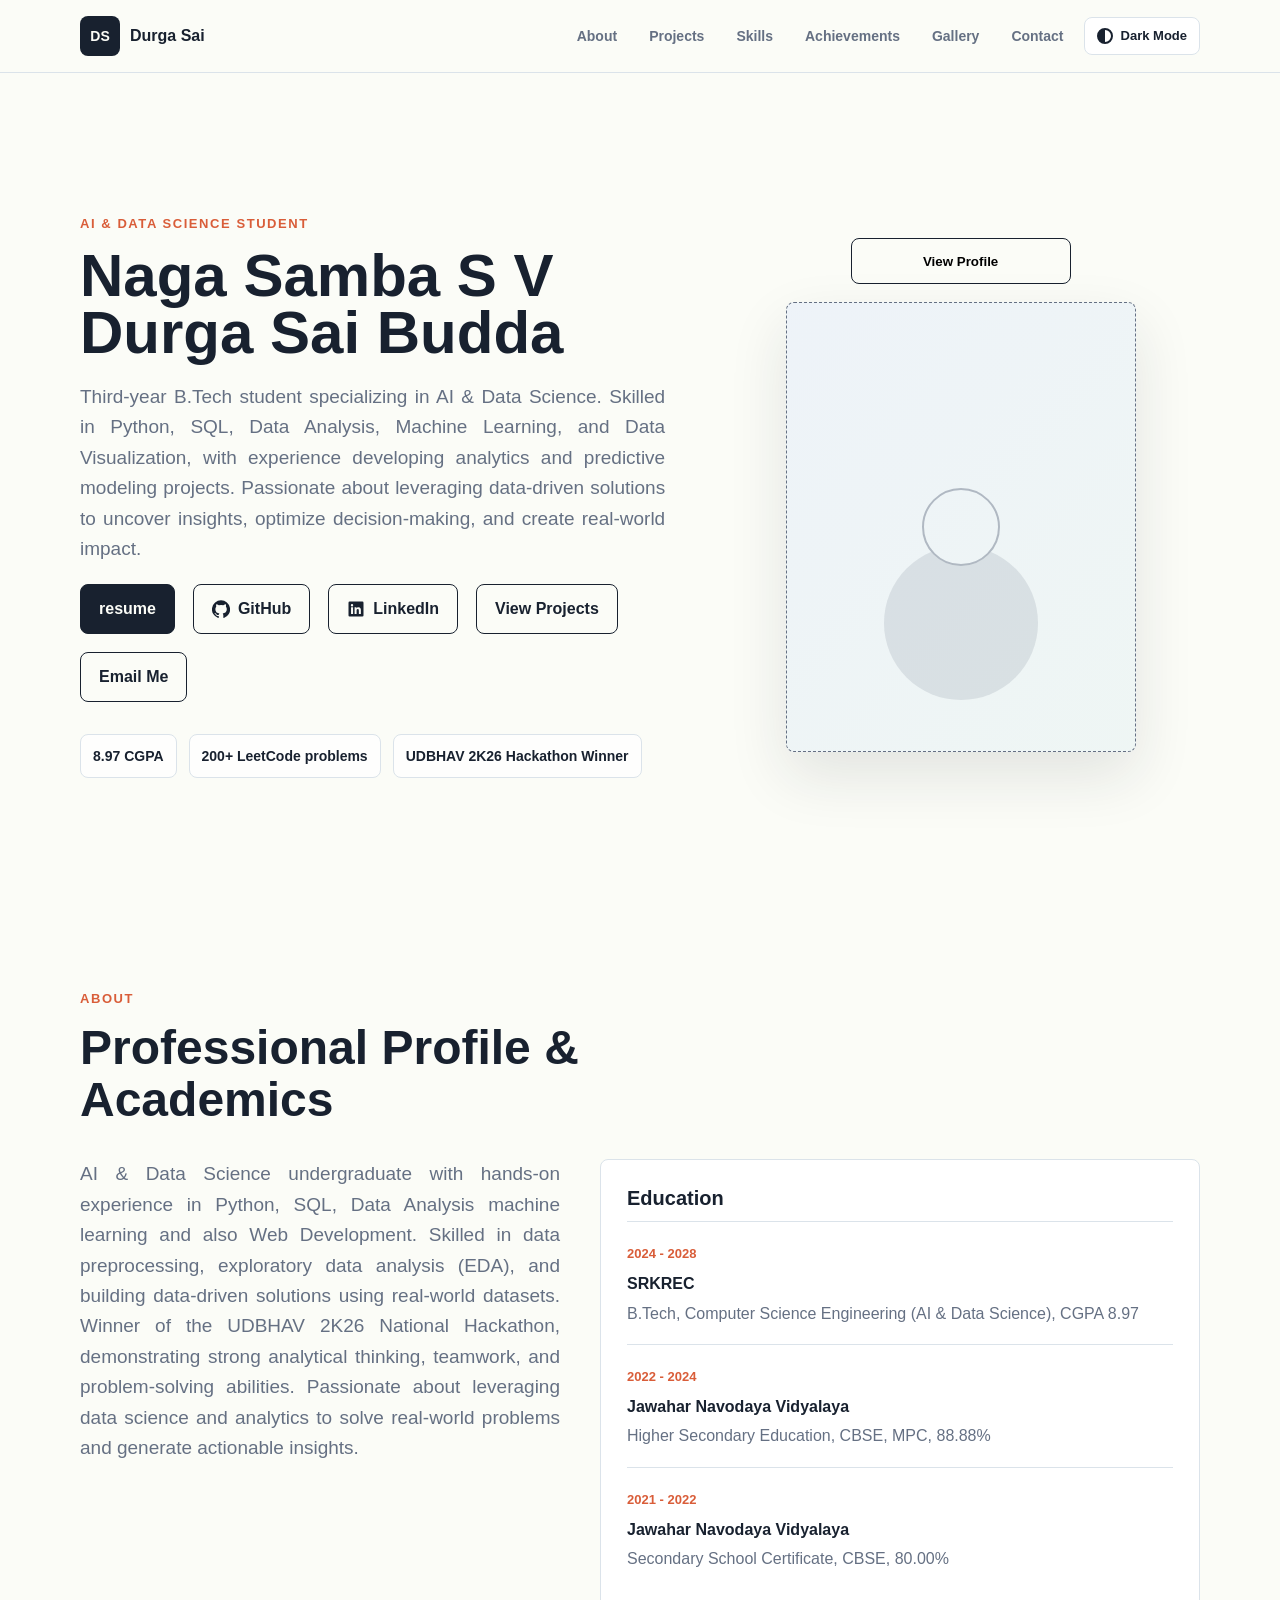
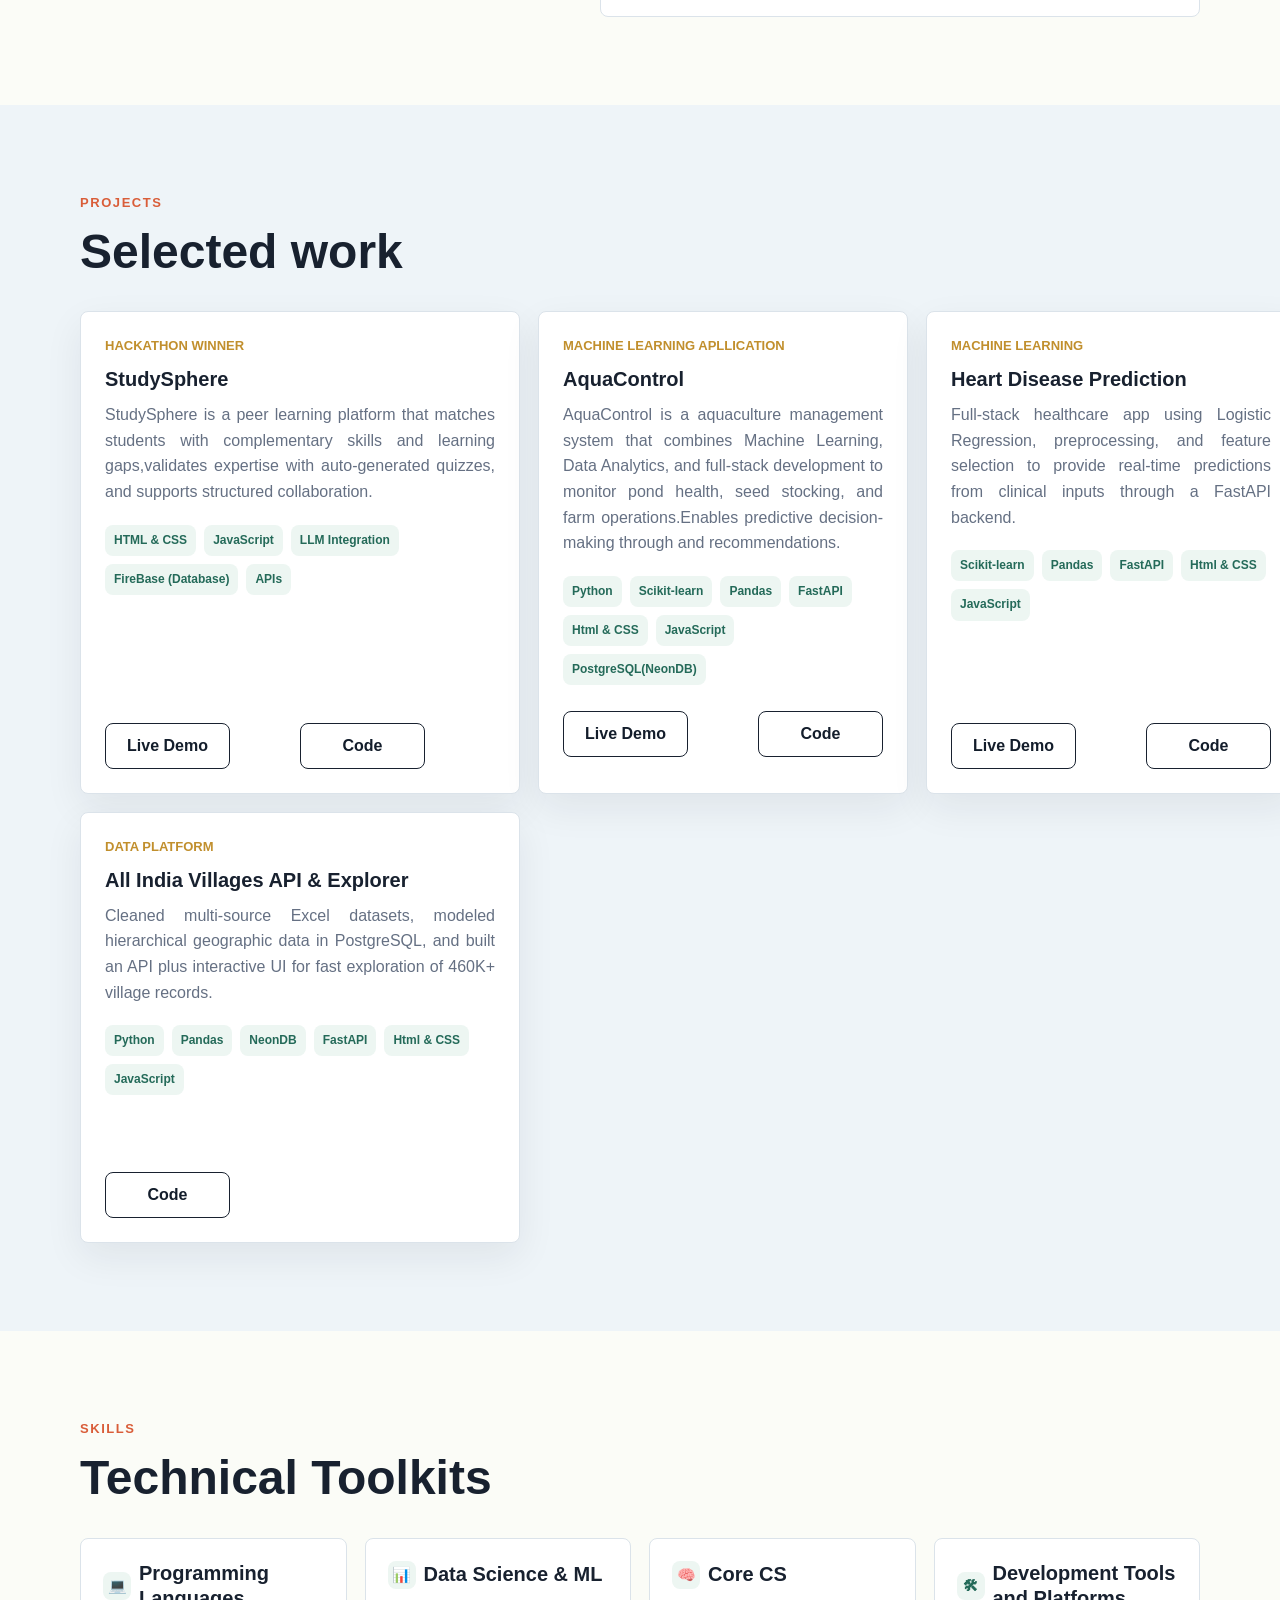
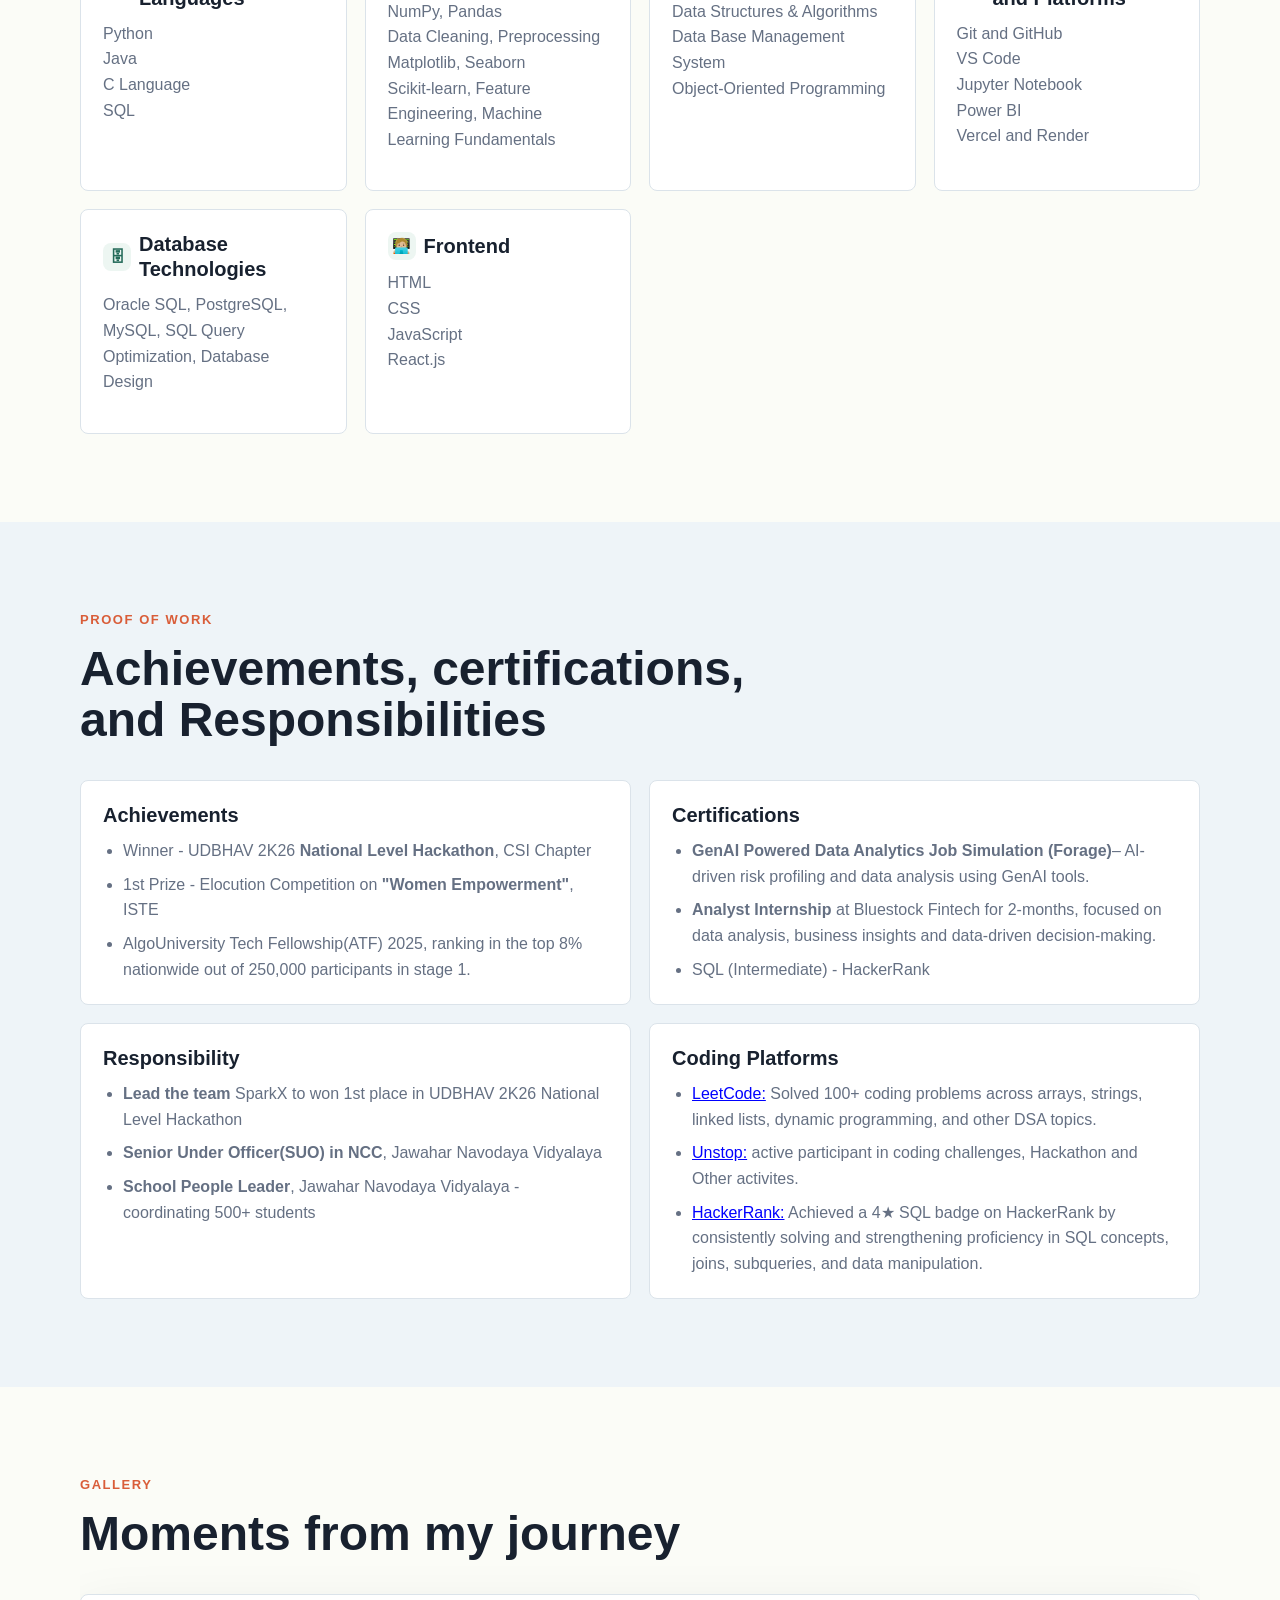
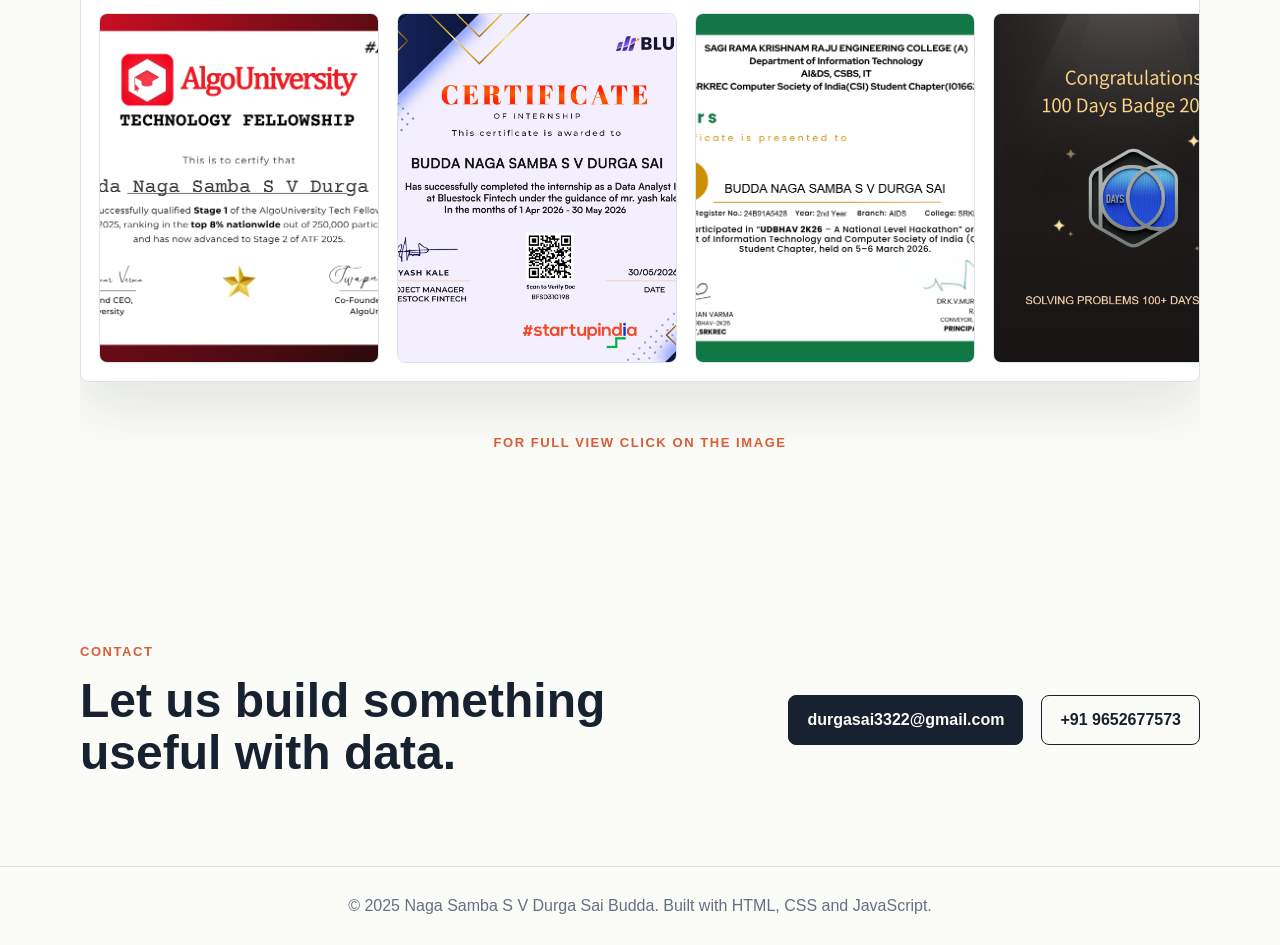
==== commit b92ac1ff: "aquacontrol project added" ====
--- a/index.html
+++ b/index.html
@@ -203,7 +203,7 @@
       <div class="hero-copy">
         <p class="eyebrow" style="padding-top: 2px;">AI & Data Science Student</p>
         <h1>Naga Samba S V Durga Sai Budda</h1>
-        <p class="hero-text">
+        <p class="hero-text" style="text-align: justify;">
           Third-year B.Tech student specializing in AI & Data Science. Skilled in Python, SQL, Data Analysis, Machine
           Learning, and Data Visualization, with experience developing
           analytics and predictive modeling projects. Passionate about leveraging data-driven solutions to uncover
@@ -232,7 +232,7 @@
         </div>
         <div class="quick-facts" aria-label="Portfolio highlights">
           <span><strong>8.97 CGPA</strong></span>
-          <span><strong>180+ LeetCode problems </strong></span>
+          <span><strong>200+ LeetCode problems </strong></span>
           <span><strong>UDBHAV 2K26 Hackathon Winner</strong></span>
         </div>
       </div>
@@ -253,9 +253,10 @@
         <h2>Professional Profile & Academics</h2>
       </div>
       <div class="about-layout">
-        <p>
-          AI & Data Science undergraduate with hands-on experience in Python, SQL, Data Analysis, and
-          machine learning concepts. Skilled in data preprocessing, exploratory data analysis (EDA), and building
+        <p style="text-align: justify;">
+          AI & Data Science undergraduate with hands-on experience in Python, SQL, Data Analysis
+          machine learning and also Web Development. Skilled in data preprocessing, exploratory data analysis (EDA), and
+          building
           data-driven solutions using real-world datasets.
           Winner of the UDBHAV 2K26 National Hackathon, demonstrating strong analytical
           thinking, teamwork, and problem-solving abilities.
@@ -292,24 +293,53 @@
         <article class="project-card">
           <p class="project-type">Hackathon Winner</p>
           <h3>StudySphere</h3>
-          <p>AI-powered peer learning platform that matches students by complementary skills and learning needs,
-            validates expertise with auto-generated quizzes, and supports structured collaboration.</p>
+          <p style="text-align: justify;">StudySphere is a peer learning platform that matches students with
+            complementary
+            skills and learning gaps,validates expertise with auto-generated quizzes, and supports structured
+            collaboration.</p>
           <div class="tag-row">
+            <span>HTML & CSS</span>
             <span>JavaScript</span>
-            <span>HTML</span>
-            <span>CSS</span>
             <span>LLM Integration</span>
-            <span>FireBase</span>
-          </div>
-          <p style="margin-right:100px;"><a href="https://studysphere-ten.vercel.app/" target="_blank">Live Demo</a>
-          </p>
-          <p><a href="https://github.com/Durgasai28/StudySphere.git">Live Code</a></p>
+            <span>FireBase (Database)</span>
+            <span>APIs</span>
+          </div>
+          <br><br><br><br><br>
+          <div class="project-links">
+            <a href="https://studysphere-ten.vercel.app/" class="button view" target="_blank">Live Demo</a>
+            <a href="https://github.com/Durgasai28/StudySphere.git" class="button view">Code</a>
+            </p>
+          </div>
+        </article>
+
+        <article class="project-card">
+          <p class="project-type">Machine Learning Apllication</p>
+          <h3><strong>AquaControl</strong></h3>
+          <p style="text-align: justify;">AquaControl is a aquaculture management system that combines Machine
+            Learning, Data Analytics, and full-stack development to monitor pond health, seed stocking, and farm
+            operations.Enables predictive decision-making through and recommendations.</p>
+          <div class="tag-row">
+            <span>Python</span>
+            <span>Scikit-learn</span>
+            <span>Pandas</span>
+            <span>FastAPI</span>
+            <span>Html & CSS</span>
+            <span>JavaScript</span>
+            <span>PostgreSQL(NeonDB)</span>
+          </div>
+          <br>
+          <div class="project-links">
+            <a href="https://aquafarmcontrol.vercel.app/" target="_blank" class="button view">Live Demo</a>
+            <a href="https://github.com/abhisheksanke999-lgtm/ShrimpFarm.git" target="_blank"
+              class="button view">Code</a>
+          </div>
         </article>
 
         <article class="project-card">
           <p class="project-type">Machine Learning</p>
           <h3>Heart Disease Prediction</h3>
-          <p>Full-stack healthcare app using Logistic Regression, preprocessing, and feature selection to provide
+          <p style="text-align: justify;">Full-stack healthcare app using Logistic Regression, preprocessing, and
+            feature selection to provide
             real-time predictions from clinical inputs through a FastAPI backend.</p>
           <div class="tag-row">
             <span>Scikit-learn</span>
@@ -317,16 +347,19 @@
             <span>FastAPI</span>
             <span>Html & CSS</span>
             <span>JavaScript</span>
-            <p style="margin-right: 100px;"><a href="https://heart-disease-risk-pred.vercel.app/" target="_blank">Live
-                Demo</a></p>
-            <p><a href="https://github.com/Durgasai28/Heart_Disease.git">Live Code</a></p>
+          </div>
+          <br><br><br><br>
+          <div class="project-links">
+            <a href="https://heart-disease-risk-pred.vercel.app/" class="button view" target="_blank">Live Demo</a>
+            <a href="https://github.com/Durgasai28/Heart_Disease.git" class="button view">Code</a>
           </div>
         </article>
 
         <article class="project-card">
           <p class="project-type">Data Platform</p>
           <h3>All India Villages API & Explorer</h3>
-          <p>Cleaned multi-source Excel datasets, modeled hierarchical geographic data in PostgreSQL, and built an API
+          <p style="text-align: justify;">Cleaned multi-source Excel datasets, modeled hierarchical geographic data in
+            PostgreSQL, and built an API
             plus interactive UI for fast exploration of 460K+ village records.</p>
           <div class="tag-row">
             <span>Python</span>
@@ -335,8 +368,10 @@
             <span>FastAPI</span>
             <span>Html & CSS</span>
             <span>JavaScript</span>
-            <p style="margin-right: 100px;"><a href="https://github.com/Durgasai28/villages-api.git">Live Code</a></p>
-            <!-- <p><a href="htpp://studysphere-ten.vercel.app/">Live Code</a></p> -->
+          </div>
+          <br><br><br>
+          <div class="project-links">
+            <a href="https://github.com/Durgasai28/villages-api.git" class="button view">Code</a></p>
           </div>
         </article>
       </div>
@@ -405,9 +440,9 @@
         <div class="proof-panel">
           <h3>Responsibility</h3>
           <ul>
+            <li><strong>Lead the team </strong>SparkX to won 1st place in UDBHAV 2K26 National Level Hackathon</li>
             <li><strong>Senior Under Officer(SUO) in NCC</strong>, Jawahar Navodaya Vidyalaya</li>
-            <li><strong>Team Lead</strong>, Team SparkX, UDBHAV 2K26 Hackathon</li>
-            <li><strong>School Leader</strong>, Jawahar Navodaya Vidyalaya</li>
+            <li><strong>School People Leader</strong>, Jawahar Navodaya Vidyalaya - coordinating 500+ students</li>
           </ul>
         </div>
         <div class="proof-panel">
@@ -420,6 +455,11 @@
             <li><a href="https://unstop.com/u/durgasai4553" target="_blank"
                 style="color: blue; text-decoration: underline">Unstop:</a> active
               participant in coding challenges, Hackathon and Other activites.</li>
+
+            <li><a href="https://www.hackerrank.com/profile/durgasai3322" target="_blank"
+                style="color: blue; text-decoration: underline">HackerRank:</a> Achieved a 4★ SQL badge on HackerRank by
+              consistently solving and strengthening proficiency in SQL concepts, joins, subqueries,
+              and data manipulation.</li>
           </ul>
         </div>
       </div>
--- a/style.css
+++ b/style.css
@@ -248,6 +248,20 @@
   background: transparent;
 }
 
+.button.view {
+  background: transparent;
+  /* color: var(--paper); */
+  color: #131d2b;
+
+  width: 125px;
+  height: 20px;
+}
+
+.project-links {
+  display: flex;
+  gap: 70px;
+}
+
 .icon-button {
   gap: 8px;
 }
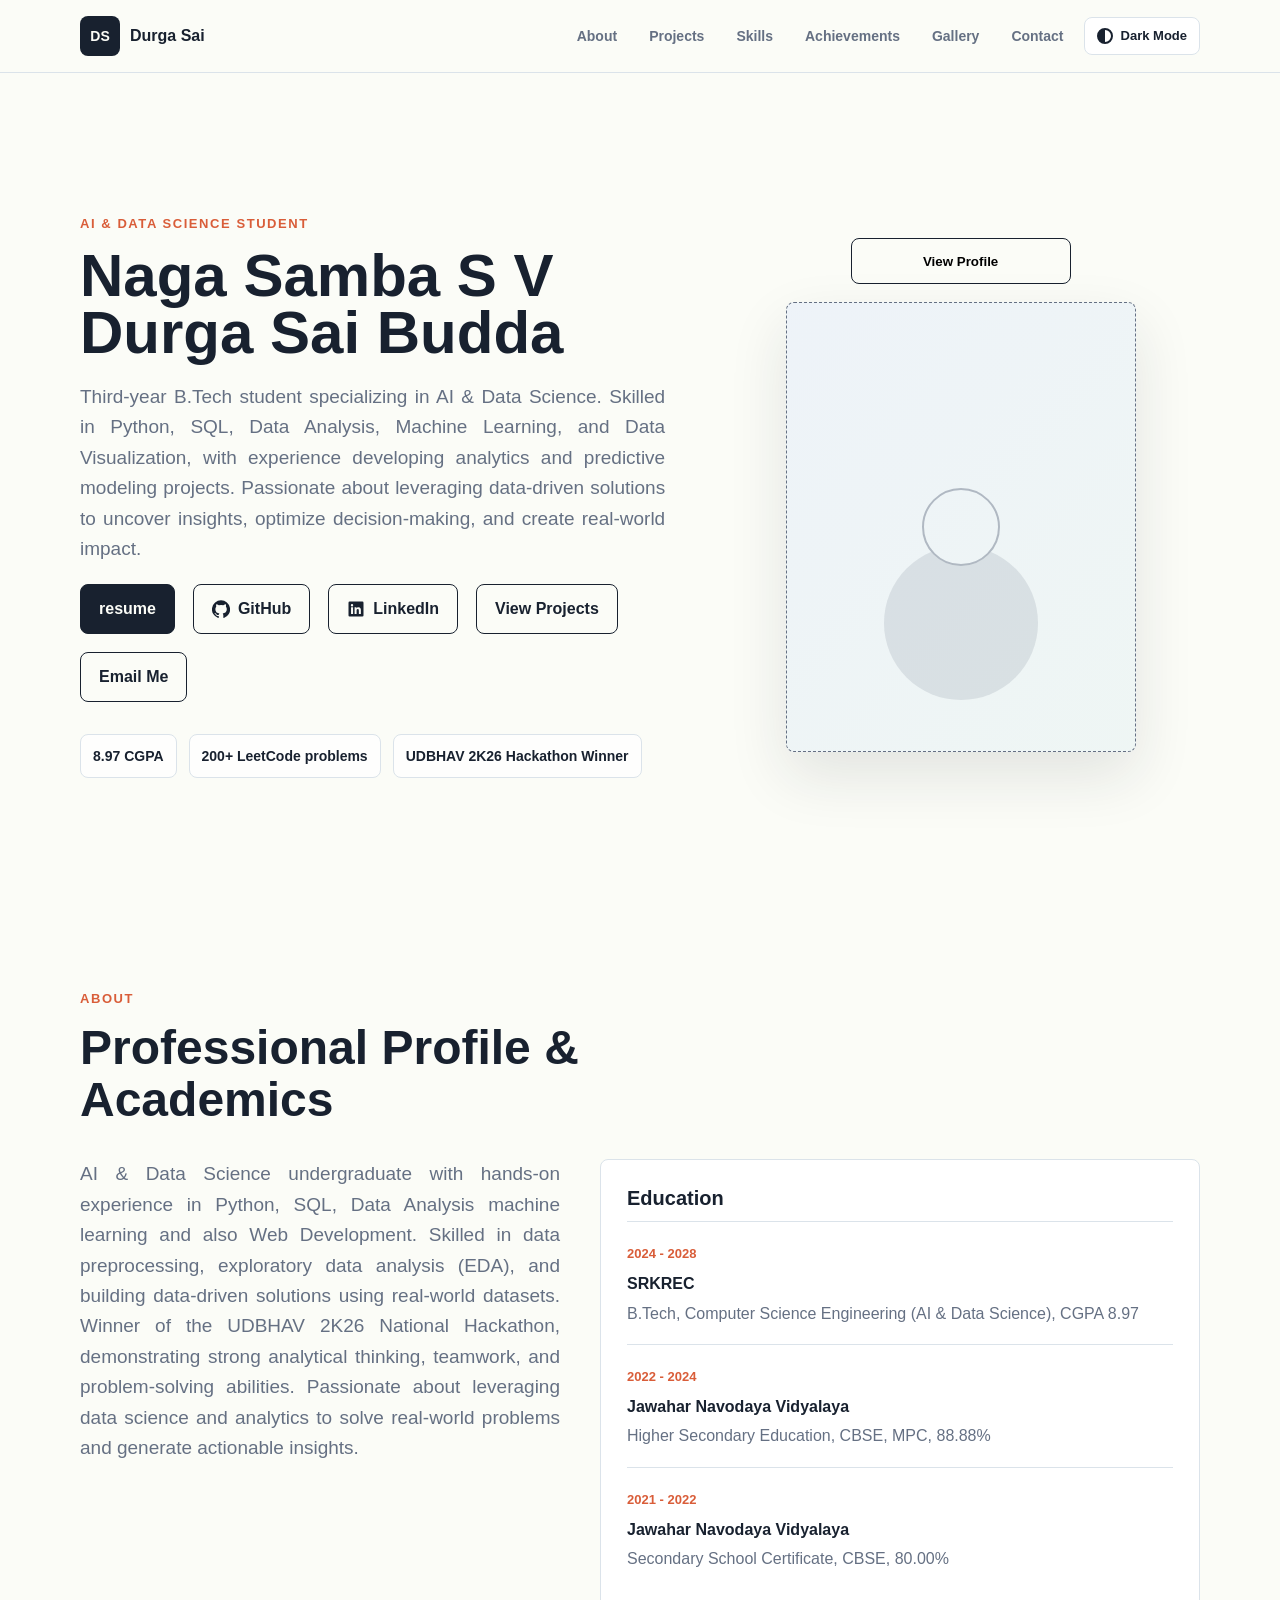
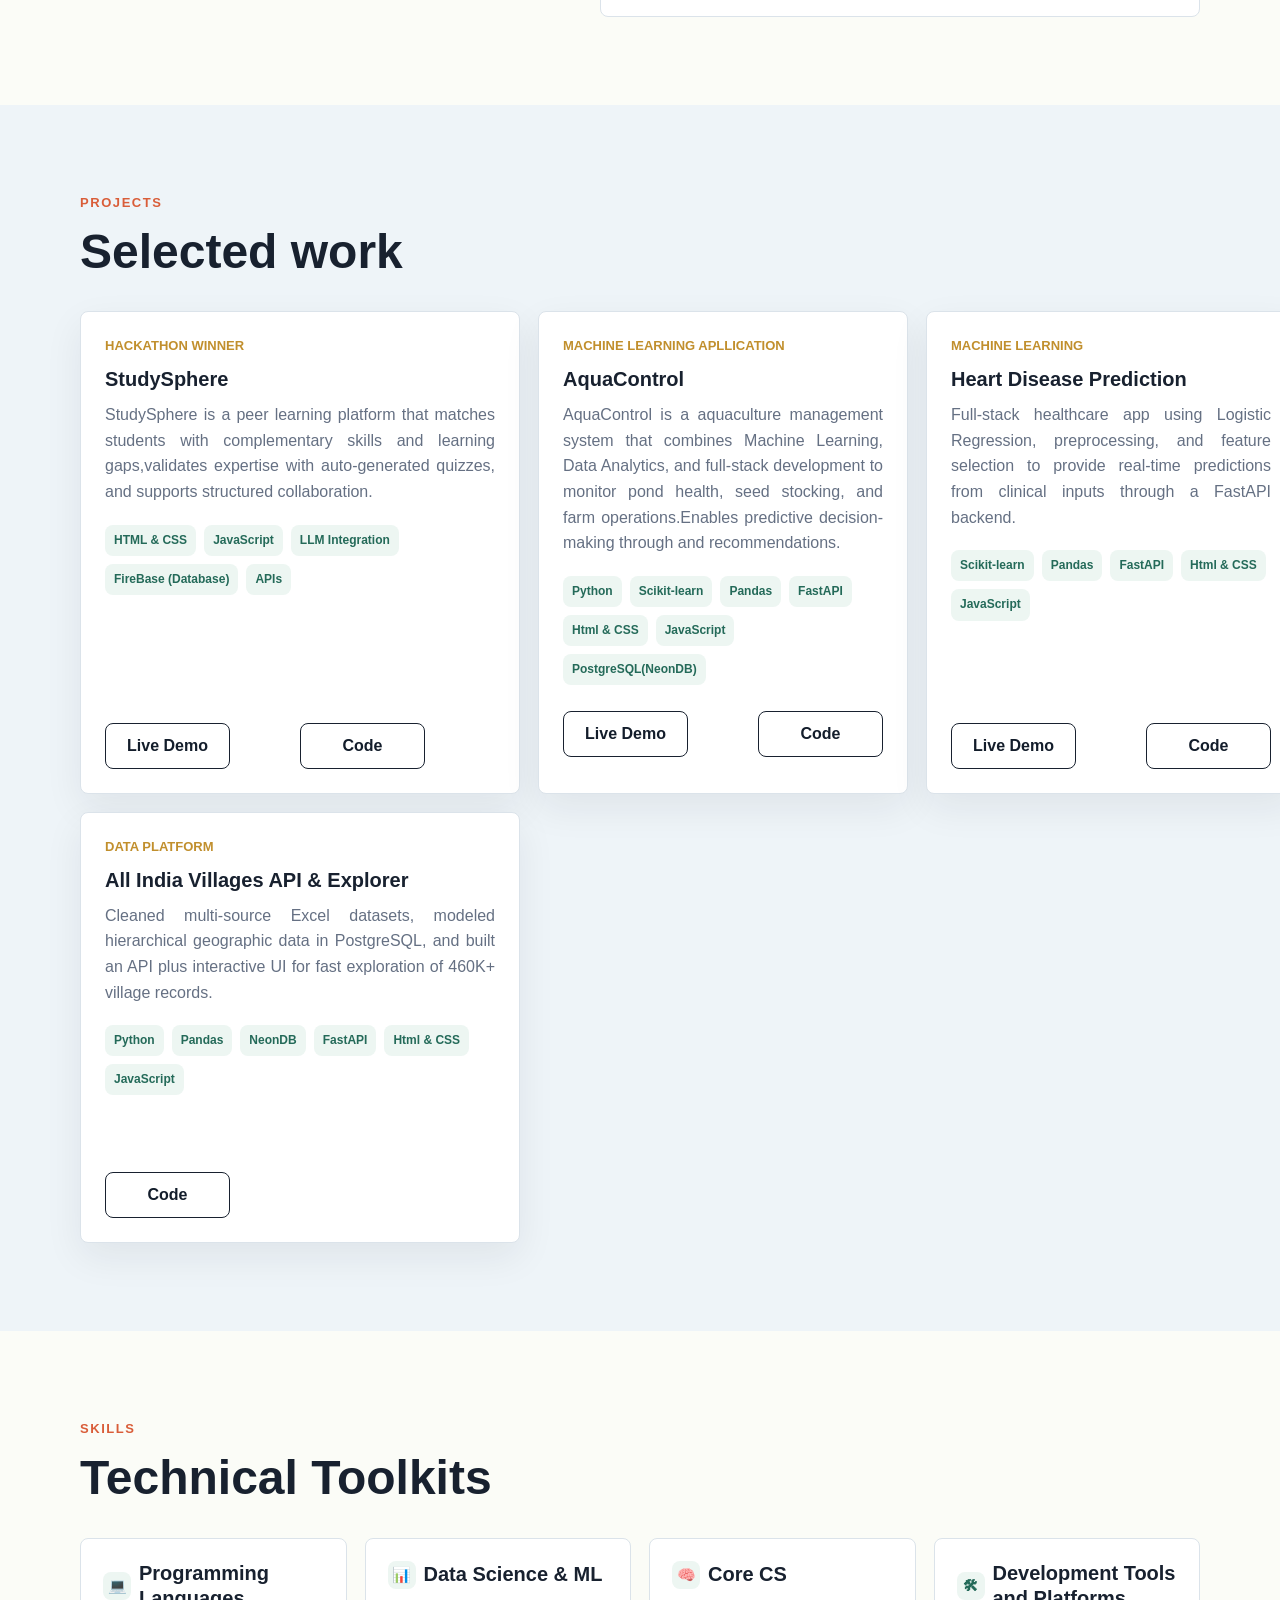
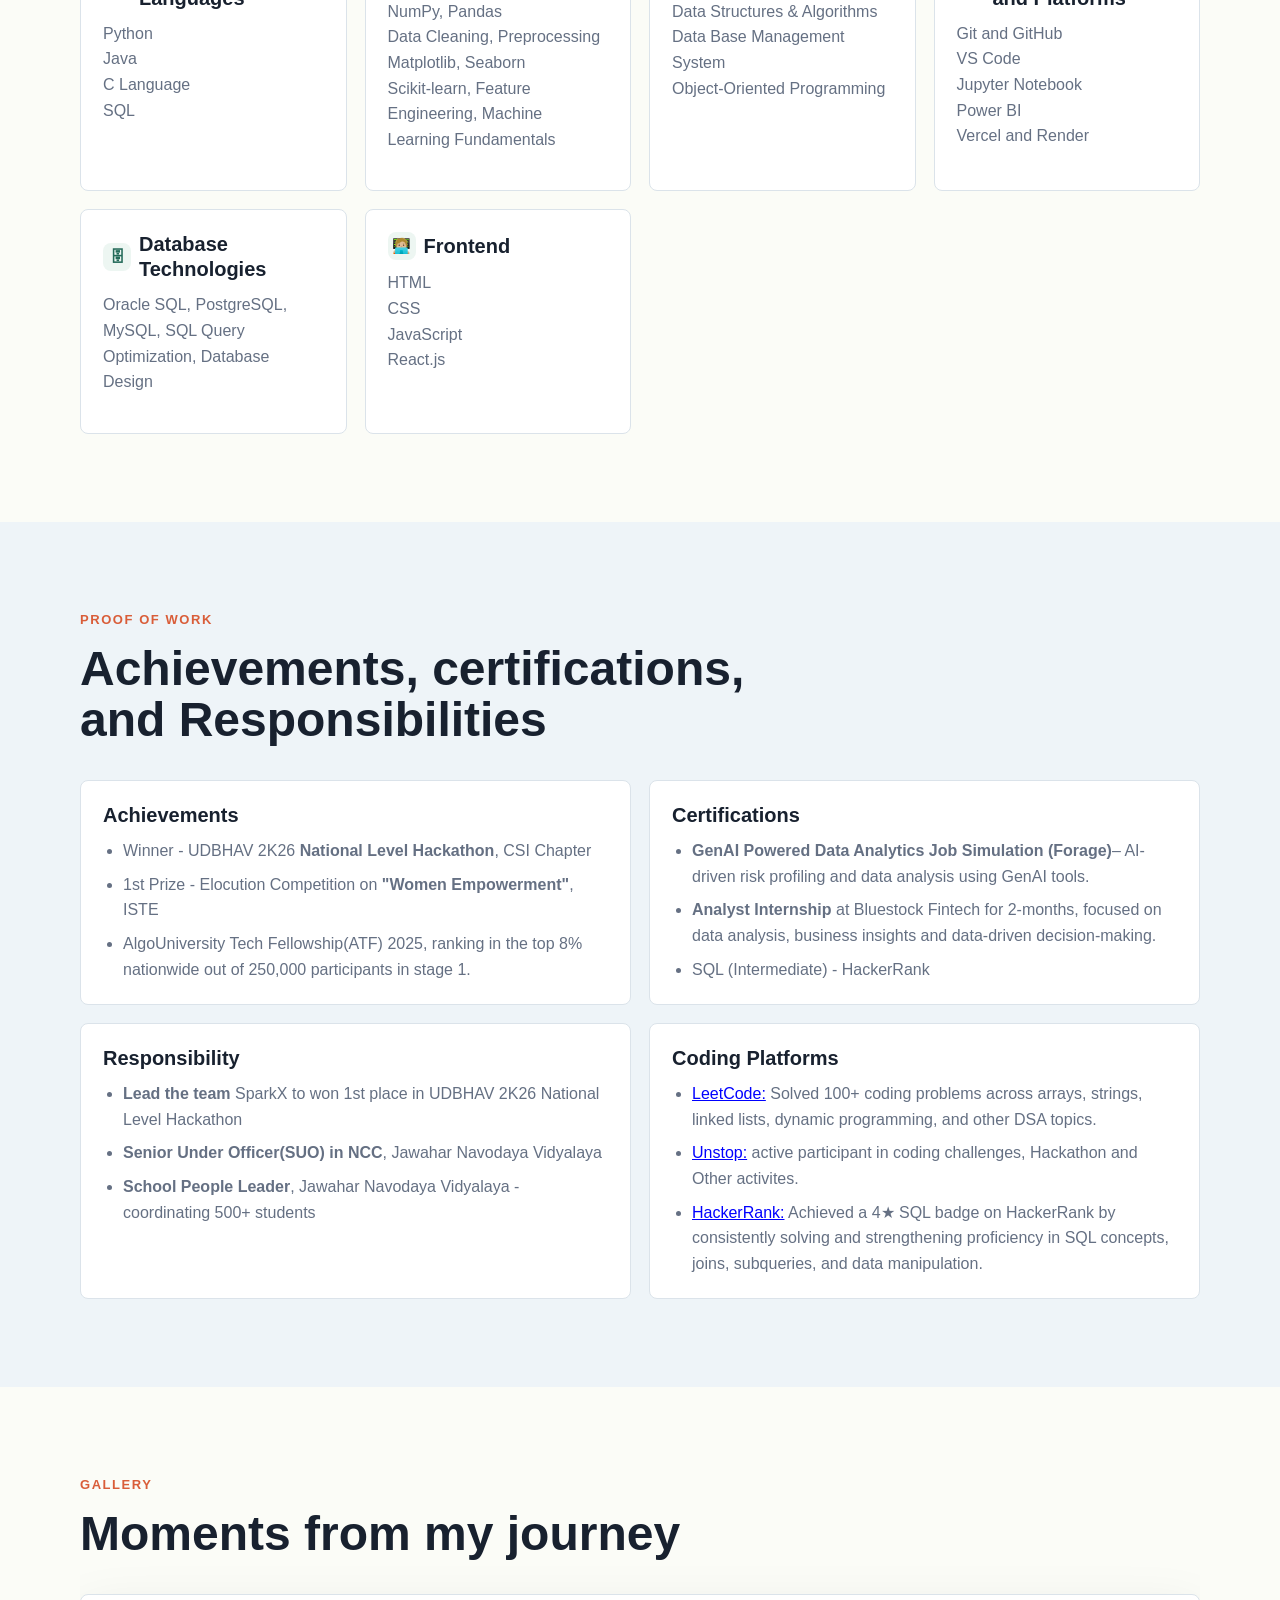
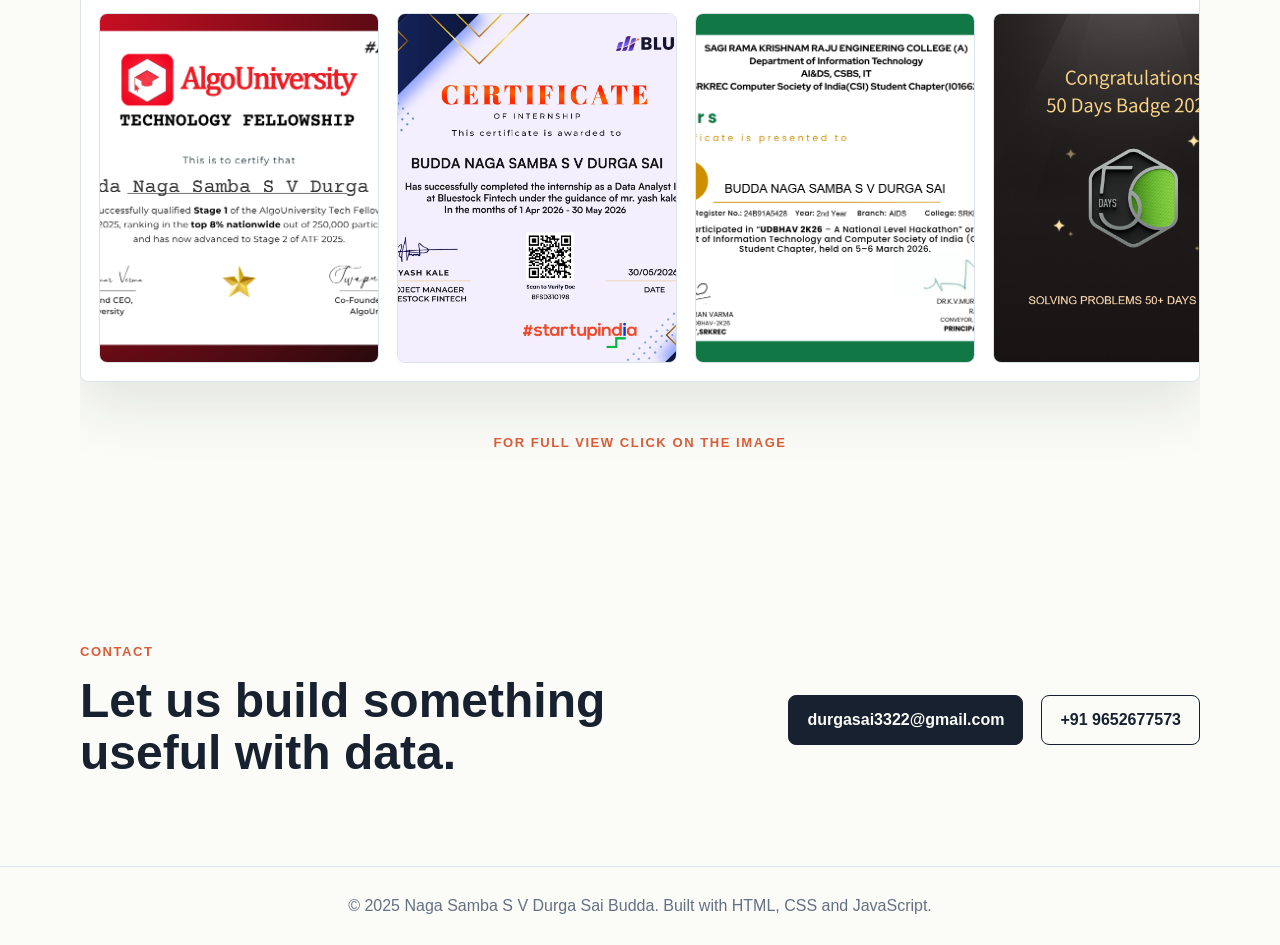
==== commit 61519502: "images added" ====
--- a/index.html
+++ b/index.html
@@ -123,8 +123,8 @@
           caption: "UDBHAV hackathon achievement"
         },
         {
-          src: "images/leetcode1.png",
-          caption: "LeetCode progress"
+          src: "images/leetcode - Copy.png",
+          caption: "50 days of LeetCode"
         },
         {
           src: "images/sql.png",
@@ -139,12 +139,24 @@
           caption: "Tata Data Analyst Simulation"
         },
         {
-          src: "images/leetcode - Copy.png",
-          caption: "LeetCode progress"
+          src: "images/leetcode1.png",
+          caption: "100 days of LeetCode"
         },
         {
           src: "images/hach-clash.jpg",
           caption: "Hack&Clash Coding Event"
+        },
+        {
+          src: "images/data analytics.png",
+          caption: "AICTE Data Analytics Virtual Intenship"
+        },
+        {
+          src: "images/leetcode-200.png",
+          caption: "@00 days of Leetcode"
+        },
+        {
+          src: "images/english.png",
+          caption: "Cambridge Interchange Level3"
         }
       ];
 
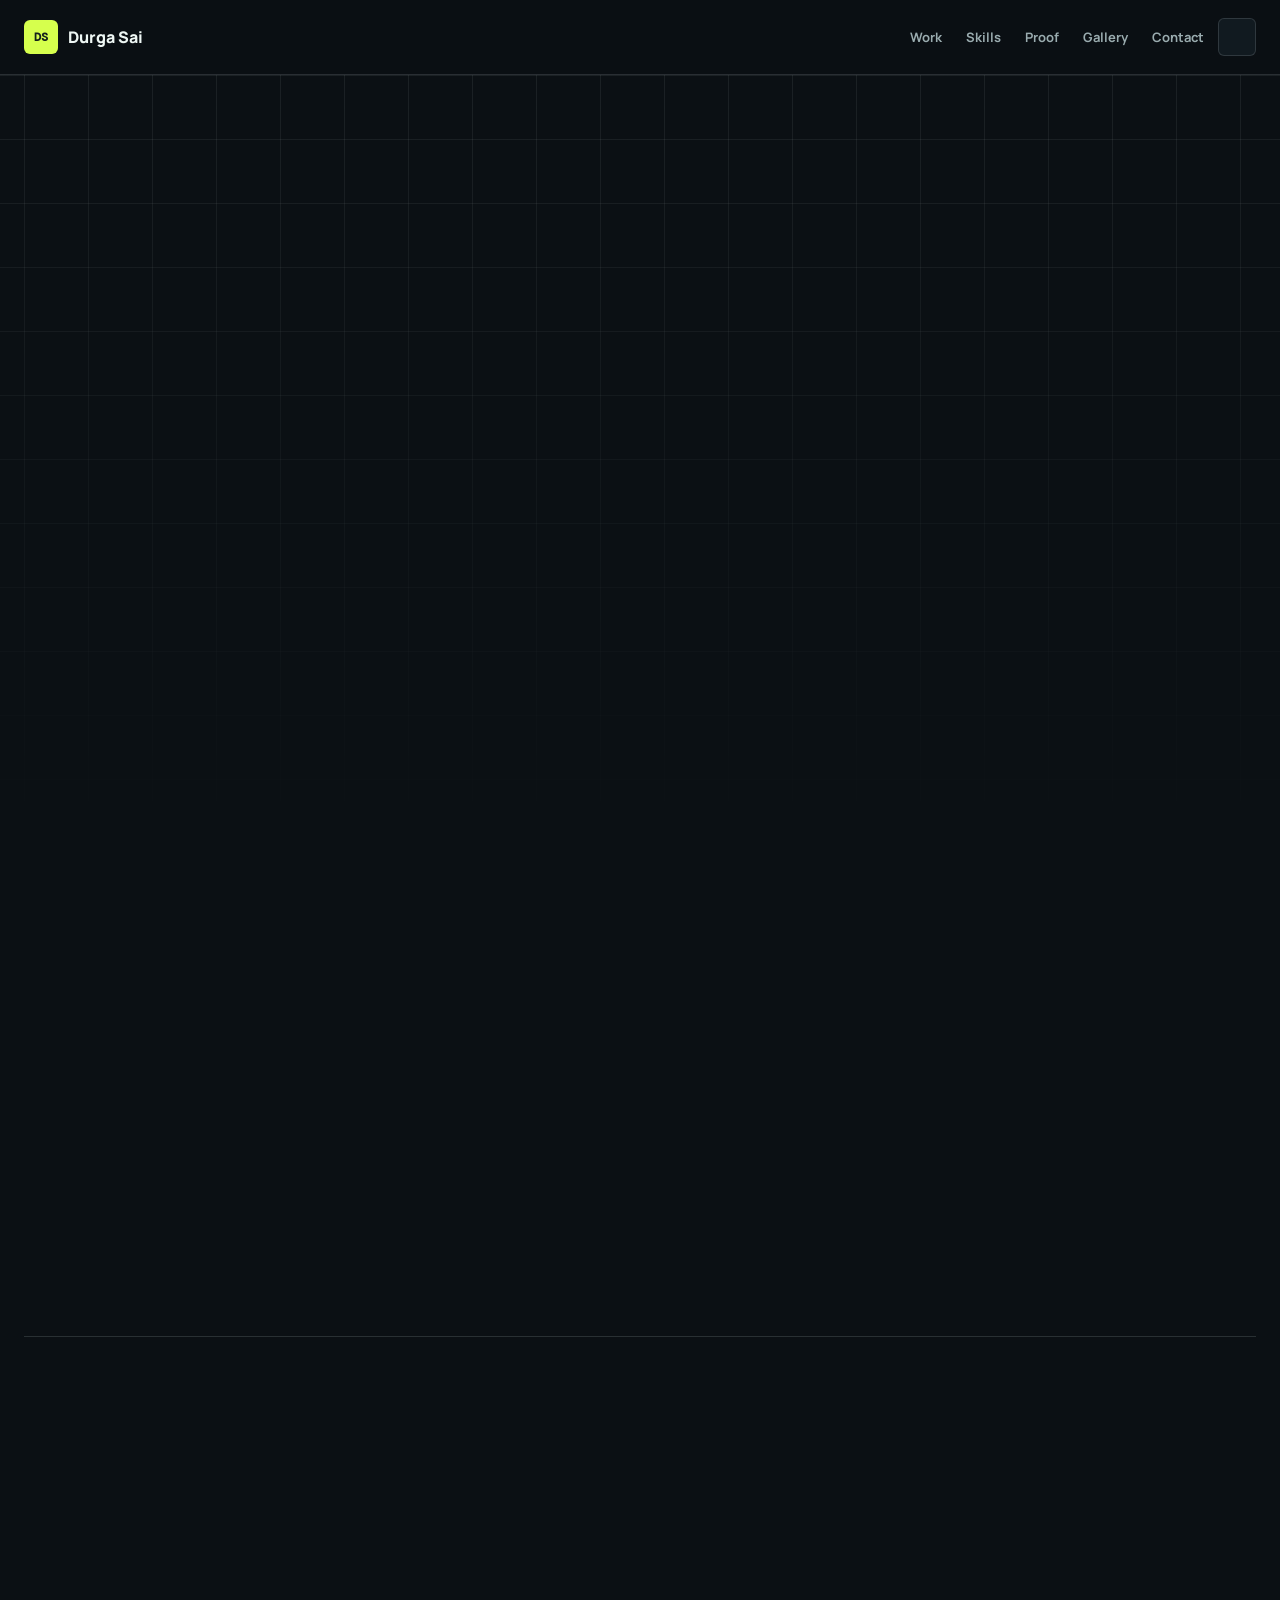
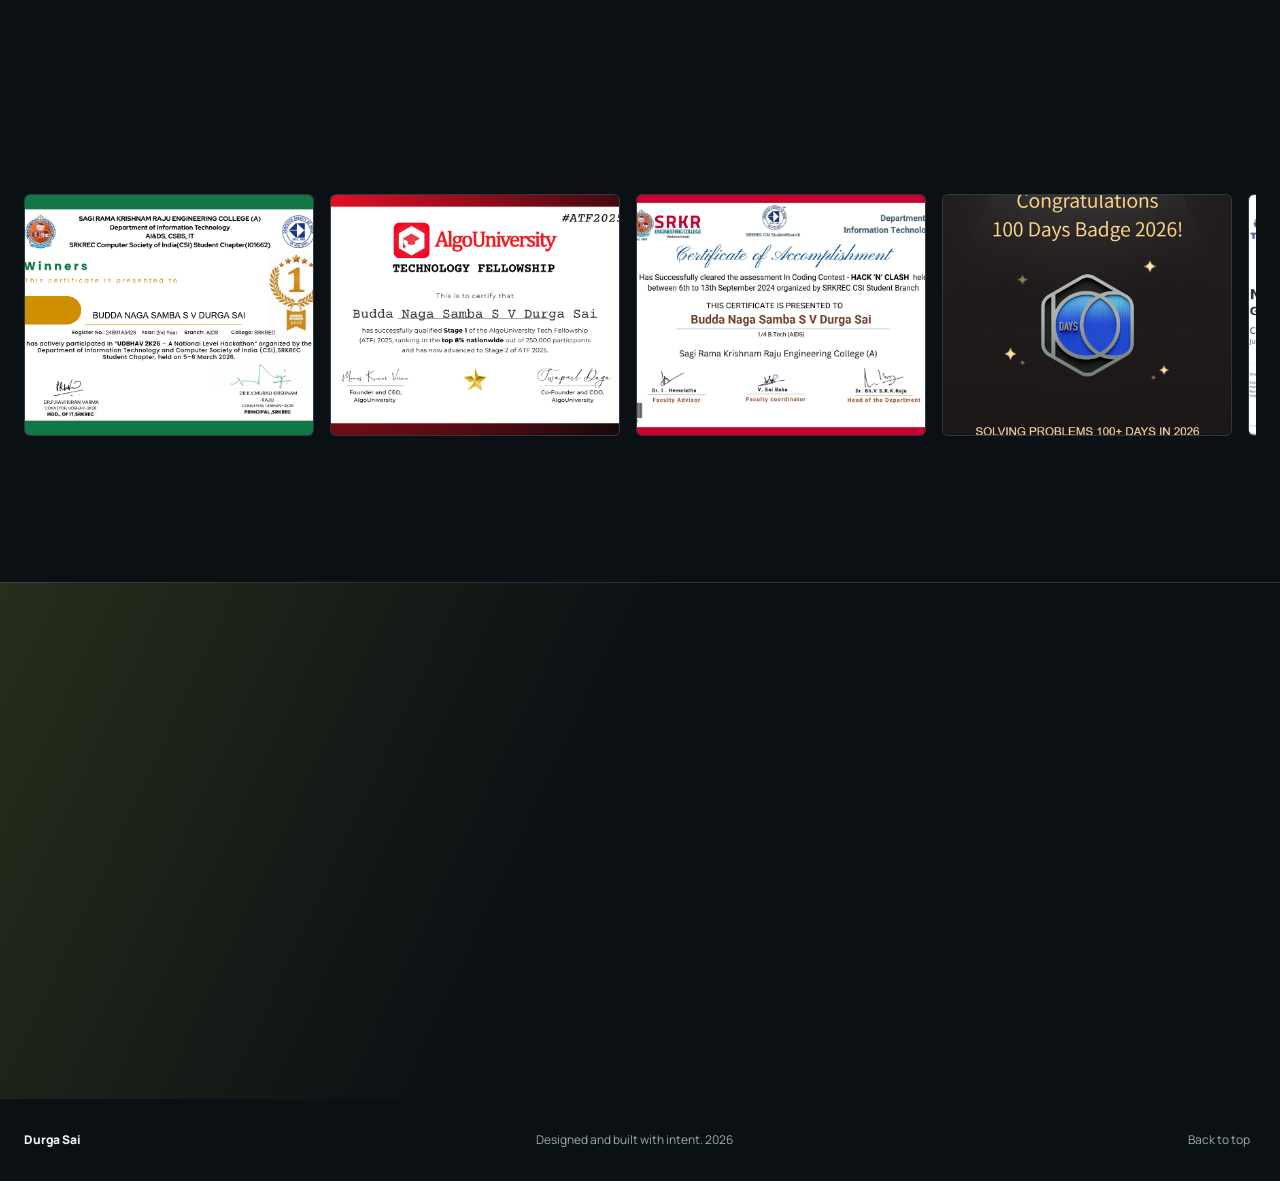
==== commit 81344cc7: "new design" ====
--- a/index.html
+++ b/index.html
@@ -4,519 +4,303 @@
 <head>
   <meta charset="UTF-8">
   <meta name="viewport" content="width=device-width, initial-scale=1.0">
-
   <meta name="description"
-    content="Portfolio of Naga Samba S V Durga Sai Budda, AI and Data Science student and aspiring data scientist.">
-  <meta name="description"
-    content="Durga Sai's portfolio showcasing web development, data science, AI projects, analytics dashboards, and coding projects.">
-  <meta name="keywords" content="Durga Sai Portfolio, Durga Sai, Web Developer, Data Science, AI Projects, Portfolio">
-  <meta name="author" content="Durga Sai">
-
-  <title>Naga Samba S V Durga Sai Budda | Portfolio</title>
-  <script>
-    const savedTheme = localStorage.getItem("portfolio-theme");
-    const preferredTheme = window.matchMedia("(prefers-color-scheme: dark)").matches ? "dark" : "light";
-    document.documentElement.dataset.theme = savedTheme || preferredTheme;
-
-    if ("scrollRestoration" in history) {
-      history.scrollRestoration = "manual";
-    }
-
-    window.addEventListener("load", () => {
-      const navigation = performance.getEntriesByType("navigation")[0];
-
-      if (navigation && navigation.type === "reload") {
-        history.replaceState(null, "", location.pathname + location.search);
-      }
-
-      window.scrollTo(0, 0);
-    });
-
-    window.addEventListener("DOMContentLoaded", () => {
-      const profileButton = document.querySelector("[data-profile-button]");
-      const profileCard = document.querySelector("[data-profile-card]");
-      const themeToggle = document.querySelector("[data-theme-toggle]");
-      const themeLabel = document.querySelector("[data-theme-label]");
-
-      const updateThemeButton = () => {
-        const isDark = document.documentElement.dataset.theme === "dark";
-        themeToggle?.setAttribute("aria-pressed", String(isDark));
-
-        if (themeLabel) {
-          themeLabel.textContent = isDark ? "Light Mode" : "Dark Mode";
-        }
-      };
-
-      profileButton?.addEventListener("click", () => {
-        profileCard.classList.toggle("is-visible");
-        profileButton.textContent = profileCard.classList.contains("is-visible")
-          ? "Hide Profile"
-          : "View Profile";
-      });
-
-      themeToggle?.addEventListener("click", () => {
-        const nextTheme = document.documentElement.dataset.theme === "dark" ? "light" : "dark";
-        document.documentElement.dataset.theme = nextTheme;
-        localStorage.setItem("portfolio-theme", nextTheme);
-        updateThemeButton();
-      });
-
-      const photoGallery = document.querySelector("[data-photo-gallery]");
-      const photoPrev = document.querySelector("[data-photo-prev]");
-      const photoNext = document.querySelector("[data-photo-next]");
-      const photoModal = document.querySelector("[data-photo-modal]");
-      const photoModalImage = document.querySelector("[data-photo-modal-image]");
-      const photoModalCaption = document.querySelector("[data-photo-modal-caption]");
-      const photoModalClose = document.querySelector("[data-photo-modal-close]");
-
-      const openPhotoModal = (button) => {
-        if (!photoModal || !photoModalImage || !photoModalCaption) {
-          return;
-        }
-
-        const image = button.querySelector("img");
-        photoModalImage.src = button.dataset.full || image.src;
-        photoModalImage.alt = image.alt;
-        photoModalCaption.textContent = button.dataset.caption || image.alt;
-        photoModal.removeAttribute("hidden");
-        document.body.classList.add("modal-open");
-        //pauseGalleryScroll();
-        photoModalClose?.focus();
-      };
-
-      const closePhotoModal = () => {
-        photoModal?.setAttribute("hidden", "");
-        document.body.classList.remove("modal-open");
-        //startGalleryScroll();
-      };
-
-      document.addEventListener("click", (event) => {
-        const button = event.target.closest("[data-gallery-image]");
-        if (button) {
-          openPhotoModal(button);
-        }
-      });
-
-      photoModalClose?.addEventListener("click", closePhotoModal);
-      photoModal?.addEventListener("click", (event) => {
-        if (event.target === photoModal) {
-          closePhotoModal();
-        }
-      });
-
-      window.addEventListener("keydown", (event) => {
-        if (event.key === "Escape" && photoModal && !photoModal.hasAttribute("hidden")) {
-          closePhotoModal();
-        }
-      });
-      const galleryImages = [
-        {
-          src: "images/algoUniversity.png",
-          caption: "AlgoUniversity Tech Fellowship achievement"
-        },
-        {
-          src: "images/BFSD310198 - Copy.jpg",
-          caption: "Bluestock Fintech internship certificate"
-        },
-        {
-          src: "images/udbhav - Copy.png",
-          caption: "UDBHAV hackathon achievement"
-        },
-        {
-          src: "images/leetcode - Copy.png",
-          caption: "50 days of LeetCode"
-        },
-        {
-          src: "images/sql.png",
-          caption: "SQL Intermediate certificate"
-        },
-        {
-          src: "images/git.png",
-          caption: "Git and GitHub workshop"
-        },
-        {
-          src: "images/forage.png",
-          caption: "Tata Data Analyst Simulation"
-        },
-        {
-          src: "images/leetcode1.png",
-          caption: "100 days of LeetCode"
-        },
-        {
-          src: "images/hach-clash.jpg",
-          caption: "Hack&Clash Coding Event"
-        },
-        {
-          src: "images/data analytics.png",
-          caption: "AICTE Data Analytics Virtual Intenship"
-        },
-        {
-          src: "images/leetcode-200.png",
-          caption: "@00 days of Leetcode"
-        },
-        {
-          src: "images/english.png",
-          caption: "Cambridge Interchange Level3"
-        }
-      ];
-
-      const galleryTrack = document.getElementById("galleryTrack");
-
-      // duplicate images automatically
-      const duplicatedImages = [...galleryImages, ...galleryImages];
-
-      duplicatedImages.forEach(image => {
-        const button = document.createElement("button");
-
-        button.className = "photo-item";
-        button.type = "button";
-
-        button.setAttribute("data-gallery-image", "");
-        button.setAttribute("data-full", image.src);
-        button.setAttribute("data-caption", image.caption);
-
-        button.innerHTML = `
-    <img src="${image.src}" alt="${image.caption}">
-  `;
-
-        galleryTrack.appendChild(button);
-      });
-      updateThemeButton();
-    });
-  </script>
+    content="Portfolio of Naga Samba S V Durga Sai Budda, an AI and Data Science student building useful data products.">
+  <title>Durga Sai | AI and Data Science Portfolio</title>
+  <link rel="preconnect" href="https://fonts.googleapis.com">
+  <link rel="preconnect" href="https://fonts.gstatic.com" crossorigin>
+  <link href="https://fonts.googleapis.com/css2?family=DM+Mono&family=Manrope:wght@400;500;600;700;800&display=swap"
+    rel="stylesheet">
   <link rel="stylesheet" href="style.css">
-  <title>Durga Sai Portfolio | Web Developer & Data Science Enthusiast</title>
+  <script>document.documentElement.dataset.theme = localStorage.getItem("portfolio-theme") || "dark";</script>
 </head>
 
 <body>
   <header class="site-header">
     <nav class="nav-shell" aria-label="Primary navigation">
-      <a class="brand" href="#home" aria-label="Durga Sai home">
-        <span class="brand-mark">DS</span>
-        <span>Durga Sai</span>
-      </a>
+      <a class="brand" href="#home"><span class="brand-mark">DS</span><span>Durga Sai</span></a>
       <div class="nav-links">
-        <a href="#about">About</a>
-        <a href="#projects">Projects</a>
-        <a href="#skills">Skills</a>
-        <a href="#achievements">Achievements</a>
-        <a href="#Gallery">Gallery</a>
-        <a href="#contact">Contact</a>
-        <button class="theme-toggle" type="button" data-theme-toggle aria-pressed="false">
-          <span class="theme-toggle-icon" aria-hidden="true"></span>
-          <span data-theme-label>Dark Mode</span>
-        </button>
+        <a href="#work">Work</a><a href="#skills">Skills</a><a href="#proof">Proof</a><a href="#gallery">Gallery</a><a
+          href="#contact">Contact</a>
+        <button class="theme-toggle" type="button" data-theme-toggle aria-label="Switch color theme"
+          aria-pressed="true"><i data-lucide="sun-moon"></i></button>
       </div>
     </nav>
   </header>
-
   <main>
     <section class="hero" id="home">
-      <div class="hero-copy">
-        <p class="eyebrow" style="padding-top: 2px;">AI & Data Science Student</p>
-        <h1>Naga Samba S V Durga Sai Budda</h1>
-        <p class="hero-text" style="text-align: justify;">
-          Third-year B.Tech student specializing in AI & Data Science. Skilled in Python, SQL, Data Analysis, Machine
-          Learning, and Data Visualization, with experience developing
-          analytics and predictive modeling projects. Passionate about leveraging data-driven solutions to uncover
-          insights, optimize decision-making, and create real-world impact.</p>
+      <div class="hero-grid" aria-hidden="true"></div>
+      <div class="hero-copy reveal">
+        <p class="eyebrow"><span></span> Available for opportunities</p>
+        <h1>I build <em>useful systems</em> from data.</h1>
+        <p class="hero-text">This is Budda Naga Samba S V Durga Sai, a third-year AI and Data Science student who turns
+          Raw
+          Data, ML models, and Web Technologies into practical products.</p>
+        <div class="hero-actions"><a class="button button-primary" href="#work">Explore my work <i
+              data-lucide="arrow-down-right"></i></a><a class="button button-secondary" href="main_resume.pdf"
+            target="_blank">Resume <i data-lucide="file-text"></i></a></div>
+        <div class="signal-row">
+          <div><strong>8.97</strong><span>CGPA</span></div>
+          <div><strong>1<sup>st </sup>Place</strong><span>UDBHAV 2K26 Hackathon</span></div>
+          <div><strong>250+</strong><span>Problems solved</span></div>
+          <div><strong>Top 8%</strong><span>ATF 2025</span></div>
+        </div>
+      </div>
+      <aside class="hero-console reveal reveal-delay" aria-label="Developer profile panel">
+        <div class="console-topline"><span class="live-dot"></span> profile<span>01</span></div>
+        <div class="profile-image-wrap" data-profile-card>
+          <div class="profile-placeholder"><i data-lucide="user-round"></i></div><img src="profile.jpeg"
+            alt="Durga Sai profile photo">
+        </div>
+        <div class="profile-data">
+          <p><span>role</span> AI and Data Science</p>
+          <p><span>focus</span> AI/ML, Data Analytics, web systems</p>
+        </div>
+        <button class="profile-button" type="button" data-profile-button>View profile
+          <i data-lucide="arrow-up-right"></i></button>
+      </aside>
+    </section>
+    <section class="intro-band reveal" id="about">
+      <p class="eyebrow" style="font-size: 18px;"><strong>01 / About</strong></p>
+      <div>
+        <h2>Curious by default. Practical by design.</h2>
+        <p>I work across data analysis, machine learning, APIs, and frontend development. My favorite projects start
+          with a real problem and end with a clear, usable user interface.</p><a class="text-link"
+          href="mailto:durgasai3322@gmail.com">Start a conversation <i data-lucide="arrow-up-right"></i></a>
+      </div>
+    </section>
+    <section class="section work-section" id="work">
+      <div class="section-heading reveal">
+        <p class="eyebrow" style="font-size: 18px;"><strong>02 / Selected Work</strong></p>
+        <div>
+          <h2>Projects with a job to do.</h2>
+          <p>Each project is presented as a small product story: the challenge, the system, and the tools behind it.</p>
+        </div>
+      </div>
+      <div class="project-list">
+        <article class="project-card reveal" data-tilt>
+          <a class="project-visual visual-study" href="https://studysphere-ten.vercel.app/" target="_blank"
+            aria-label="Open StudySphere live demo">
+            <div class="screen-bar"><span></span><span></span><span></span><b>STUDYSPHERE</b></div>
+            <div class="study-layout">
+              <div class="study-side"></div>
+              <div class="study-content"><small>Learning match</small><strong>Find your best study partner</strong>
+                <div class="study-pills"><span>Python</span><span>DSA</span><span>SQL</span></div>
+              </div>
+            </div><span class="visual-open"><i data-lucide="arrow-up-right"></i></span>
+          </a>
+          <div class="project-content">
+            <div class="project-meta"><span>01</span><strong><span>Hackathon winner</span></strong></div>
+            <h3>StudySphere</h3>
+            <p>A peer-learning platform that matches students by complementary skills and learning gaps, validates
+              knowledge with quizzes, and creates a focused space for collaboration.</p>
+            <div class="tag-row"><span>JavaScript</span><span>Firebase</span><span>LLM APIs</span><span>HTML/CSS</span>
+            </div>
+            <div class="project-actions"><a href="https://studysphere-ten.vercel.app/" target="_blank">Live demo <i
+                  data-lucide="arrow-up-right"></i></a><a href="https://github.com/Durgasai28/StudySphere"
+                target="_blank">Source <i data-lucide="github"></i></a></div>
+          </div>
+        </article>
+        <article class="project-card project-card-reverse reveal" data-tilt>
+          <a class="project-visual visual-aqua" href="https://aquafarmcontrol.vercel.app/" target="_blank"
+            aria-label="Open AquaControl live demo">
+            <div class="screen-bar"><span></span><span></span><span></span><b>AQUACONTROL</b></div>
+            <div class="aqua-layout">
+              <div class="aqua-stats"><small>Pond health</small><strong>92<span>%</span></strong><em>Stable</em></div>
+              <div class="aqua-chart"><span></span><span></span><span></span><span></span><span></span><span></span>
+              </div>
+            </div><span class="visual-open"><i data-lucide="arrow-up-right"></i></span>
+          </a>
+          <div class="project-content">
+            <div class="project-meta"><span>02</span><strong><span>Machine learning application</span></strong></div>
+            <h3>AquaControl</h3>
+            <p>An aquaculture management system that combines pond-health monitoring, analytics, and machine-learning
+              recommendations to help farms make better operational decisions.</p>
+            <div class="tag-row">
+              <span>Python</span><span>FastAPI</span><span>Scikit-learn</span><span>PostgreSQL</span><span>HTML/CSS</span>
+            </div>
+            <div class="project-actions"><a href="https://aquafarmcontrol.vercel.app/" target="_blank">Live demo <i
+                  data-lucide="arrow-up-right"></i></a><a href="https://github.com/abhisheksanke999-lgtm/ShrimpFarm"
+                target="_blank">Source <i data-lucide="github"></i></a></div>
+          </div>
+        </article>
+        <article class="project-card reveal" data-tilt>
+          <a class="project-visual visual-heart" href="https://heart-disease-risk-pred.vercel.app/" target="_blank"
+            aria-label="Open Heart Disease Prediction live demo">
+            <div class="screen-bar"><span></span><span></span><span></span><b>HEALTH RISK</b></div>
+            <div class="heart-layout">
+              <div class="heart-ring"><i data-lucide="heart-pulse"></i><strong>Risk<br>analysis</strong></div>
+              <div class="heart-lines"><span></span><span></span><span></span></div>
+            </div><span class="visual-open"><i data-lucide="arrow-up-right"></i></span>
+          </a>
+          <div class="project-content">
+            <div class="project-meta"><span>03</span><strong><span>Predictive healthcare</span></strong></div>
+            <h3>Heart Disease Risk Prediction</h3>
+            <p>Developed a full-stack healthcare risk prediction system using Logistic Regression and clinical data,
+              delivering real-time low, moderate or high-risk assessments through a FastAPI-powered backend.</p>
+            <div class="tag-row">
+              <span>Python</span><span>Pandas</span><span>FastAPI</span><span>Scikit-learn</span><span>HTML/CSS</span>
+            </div>
+            <div class="project-actions"><a href="https://heart-disease-risk-pred.vercel.app/" target="_blank">Live demo
+                <i data-lucide="arrow-up-right"></i></a><a href="https://github.com/Durgasai28/Heart_Disease"
+                target="_blank">Source <i data-lucide="github"></i></a></div>
+          </div>
+        </article>
+        <article class="project-card project-card-reverse reveal" data-tilt>
+          <a class="project-visual visual-map" href="https://github.com/Durgasai28/villages-api" target="_blank"
+            aria-label="Open Villages API source code">
+            <div class="screen-bar"><span></span><span></span><span></span><b>VILLAGE EXPLORER</b></div>
+            <div class="map-layout">
+              <div class="map-pins"><span></span><span></span><span></span><span></span><span></span></div>
+              <div class="map-data"><small>Records indexed</small><strong>460K+</strong><span></div>
+            </div><span class="visual-open"><i data-lucide="arrow-up-right"></i></span>
+          </a>
+          <div class="project-content">
+            <div class="project-meta"><span>04</span><span><strong>Data platform</span></strong></div>
+            <h3>All India Villages API</h3>
+            <p>A data platform that cleans multi-source data, models geographic hierarchy in PostgreSQL, and provides an
+              API with an explorer for 460K+ village records.</p>
+            <div class="tag-row"><span>Python</span><span>Pandas</span><span>FastAPI</span><span>NeonDB</span><span>
+                JavaScript</span><span>HTML/CSS</span></div>
+            <div class="project-actions"><a href="https://github.com/Durgasai28/villages-api" target="_blank">View
+                source <i data-lucide="github"></i></a></div>
+          </div>
+        </article>
+      </div>
+    </section>
+    <section class="section skills-section" id="skills">
+      <div class="section-heading reveal">
+        <p class="eyebrow" style="font-size: 18px;"><strong>03 / Skills matrix</strong></p>
+        <h2>A growing toolkit, mapped to real work.</h2>
+      </div>
+      <div class="skills-grid">
+        <article class="skill-card reveal">
+          <div class="skill-icon python"><i data-lucide="code-2"></i></div>
+          <h3>Languages</h3>
+          <p>Python, Java, C, JavaScript, SQL</p><span class="skill-index">01</span>
+        </article>
+        <article class="skill-card reveal">
+          <div class="skill-icon data"><i data-lucide="chart-no-axes-combined"></i></div>
+          <h3>Data and ML</h3>
+          <p>Pandas, NumPy, scikit-learn, EDA, feature engineering</p><span class="skill-index">02</span>
+        </article>
+        <article class="skill-card reveal">
+          <div class="skill-icon web"><i data-lucide="panels-top-left"></i></div>
+          <h3>Web Systems</h3>
+          <p>HTML, CSS, JavaScript, React.js</React>, FastAPI</p><span class="skill-index">03</span>
+        </article>
+        <article class="skill-card reveal">
+          <div class="skill-icon database"><i data-lucide="database"></i></div>
+          <h3>DataBase Platforms</h3>
+          <p>PostgreSQL, MySQL, Oracle SQL, database design</p><span class="skill-index">04</span>
+        </article>
+        <article class="skill-card reveal">
+          <div class="skill-icon tools"><i data-lucide="git-branch"></i></div>
+          <h3>Shipping Tools</h3>
+          <p>GitHub, Jupyter, VS Code, Vercel, Render</p><span class="skill-index">05</span>
+        </article>
+        <article class="skill-card reveal">
+          <div class="skill-icon core"><i data-lucide="brain-circuit"></i></div>
+          <h3>Core CS Foundations</h3>
+          <p>DSA, OOP, DBMS, problem solving</p><span class="skill-index">06</span>
+        </article>
 
-        <div class="hero-actions">
-          <a class="button primary" href="main_resume.pdf" target="_blank">resume</a>
-          <a class="button secondary icon-button" href="https://github.com/Durgasai28" target="_blank"
-            rel="noopener noreferrer">
-            <svg viewBox="0 0 24 24" aria-hidden="true">
-              <path
-                d="M12 .5a12 12 0 0 0-3.8 23.4c.6.1.8-.3.8-.6v-2.1c-3.3.7-4-1.4-4-1.4-.5-1.3-1.3-1.7-1.3-1.7-1.1-.7.1-.7.1-.7 1.2.1 1.8 1.2 1.8 1.2 1.1 1.8 2.8 1.3 3.5 1 .1-.8.4-1.3.8-1.6-2.6-.3-5.4-1.3-5.4-5.9 0-1.3.5-2.4 1.2-3.2-.1-.3-.5-1.5.1-3.1 0 0 1-.3 3.3 1.2a11.4 11.4 0 0 1 6 0c2.3-1.5 3.3-1.2 3.3-1.2.6 1.6.2 2.8.1 3.1.8.9 1.2 1.9 1.2 3.2 0 4.6-2.8 5.6-5.4 5.9.4.4.8 1.1.8 2.2v3.1c0 .3.2.7.8.6A12 12 0 0 0 12 .5Z" />
-            </svg>
-            GitHub
-          </a>
-          <a class="button secondary icon-button" href="https://www.linkedin.com/in/durgasai28/" target="_blank"
-            rel="noopener noreferrer">
-            <svg viewBox="0 0 24 24" aria-hidden="true">
-              <path
-                d="M20.5 2h-17A1.5 1.5 0 0 0 2 3.5v17A1.5 1.5 0 0 0 3.5 22h17a1.5 1.5 0 0 0 1.5-1.5v-17A1.5 1.5 0 0 0 20.5 2ZM8.1 18.5H5.4V9.8h2.7v8.7ZM6.7 8.6a1.6 1.6 0 1 1 0-3.2 1.6 1.6 0 0 1 0 3.2Zm11.8 9.9h-2.7v-4.2c0-1 0-2.3-1.4-2.3s-1.6 1.1-1.6 2.2v4.3h-2.7V9.8h2.6V11h.1c.4-.7 1.2-1.4 2.5-1.4 2.7 0 3.2 1.8 3.2 4.1v4.8Z" />
-            </svg>
-            LinkedIn
-          </a>
-          <a class="button secondary" href="#projects">View Projects</a>
-          <a class="button secondary" href="mailto:durgasai3322@gmail.com">Email Me</a>
-        </div>
-        <div class="quick-facts" aria-label="Portfolio highlights">
-          <span><strong>8.97 CGPA</strong></span>
-          <span><strong>200+ LeetCode problems </strong></span>
-          <span><strong>UDBHAV 2K26 Hackathon Winner</strong></span>
-        </div>
-      </div>
-
-      <div class="profile-card" data-profile-card>
-        <button class="button secondary profile-button" type="button" data-profile-button>
-          View Profile
-        </button>
-        <div class="profile-frame" aria-label="Profile photo placeholder">
-          <img src="profile.jpeg" alt="Durga Sai profile photo">
-        </div>
-      </div>
-    </section>
-
-    <section class="section" id="about">
-      <div class="section-heading">
-        <p class="eyebrow">About</p>
-        <h2>Professional Profile & Academics</h2>
-      </div>
-      <div class="about-layout">
-        <p style="text-align: justify;">
-          AI & Data Science undergraduate with hands-on experience in Python, SQL, Data Analysis
-          machine learning and also Web Development. Skilled in data preprocessing, exploratory data analysis (EDA), and
-          building
-          data-driven solutions using real-world datasets.
-          Winner of the UDBHAV 2K26 National Hackathon, demonstrating strong analytical
-          thinking, teamwork, and problem-solving abilities.
-          Passionate about leveraging data science and analytics to solve real-world problems and generate actionable
-          insights.
-        </p>
-        <div class="education-panel">
-          <h3>Education</h3>
-          <div class="timeline-item">
-            <span>2024 - 2028</span>
-            <strong>SRKREC</strong>
-            <p>B.Tech, Computer Science Engineering (AI & Data Science), CGPA 8.97</p>
-          </div>
-          <div class="timeline-item">
-            <span>2022 - 2024</span>
-            <strong>Jawahar Navodaya Vidyalaya</strong>
-            <p>Higher Secondary Education, CBSE, MPC, 88.88%</p>
-          </div>
-          <div class="timeline-item">
-            <span>2021 - 2022</span>
-            <strong>Jawahar Navodaya Vidyalaya</strong>
-            <p>Secondary School Certificate, CBSE, 80.00%</p>
-          </div>
-        </div>
-      </div>
-    </section>
-
-    <section class="section alt-section" id="projects">
-      <div class="section-heading">
-        <p class="eyebrow">Projects</p>
-        <h2>Selected work</h2>
-      </div>
-      <div class="project-grid">
-        <article class="project-card">
-          <p class="project-type">Hackathon Winner</p>
-          <h3>StudySphere</h3>
-          <p style="text-align: justify;">StudySphere is a peer learning platform that matches students with
-            complementary
-            skills and learning gaps,validates expertise with auto-generated quizzes, and supports structured
-            collaboration.</p>
-          <div class="tag-row">
-            <span>HTML & CSS</span>
-            <span>JavaScript</span>
-            <span>LLM Integration</span>
-            <span>FireBase (Database)</span>
-            <span>APIs</span>
-          </div>
-          <br><br><br><br><br>
-          <div class="project-links">
-            <a href="https://studysphere-ten.vercel.app/" class="button view" target="_blank">Live Demo</a>
-            <a href="https://github.com/Durgasai28/StudySphere.git" class="button view">Code</a>
-            </p>
-          </div>
-        </article>
-
-        <article class="project-card">
-          <p class="project-type">Machine Learning Apllication</p>
-          <h3><strong>AquaControl</strong></h3>
-          <p style="text-align: justify;">AquaControl is a aquaculture management system that combines Machine
-            Learning, Data Analytics, and full-stack development to monitor pond health, seed stocking, and farm
-            operations.Enables predictive decision-making through and recommendations.</p>
-          <div class="tag-row">
-            <span>Python</span>
-            <span>Scikit-learn</span>
-            <span>Pandas</span>
-            <span>FastAPI</span>
-            <span>Html & CSS</span>
-            <span>JavaScript</span>
-            <span>PostgreSQL(NeonDB)</span>
-          </div>
-          <br>
-          <div class="project-links">
-            <a href="https://aquafarmcontrol.vercel.app/" target="_blank" class="button view">Live Demo</a>
-            <a href="https://github.com/abhisheksanke999-lgtm/ShrimpFarm.git" target="_blank"
-              class="button view">Code</a>
-          </div>
-        </article>
-
-        <article class="project-card">
-          <p class="project-type">Machine Learning</p>
-          <h3>Heart Disease Prediction</h3>
-          <p style="text-align: justify;">Full-stack healthcare app using Logistic Regression, preprocessing, and
-            feature selection to provide
-            real-time predictions from clinical inputs through a FastAPI backend.</p>
-          <div class="tag-row">
-            <span>Scikit-learn</span>
-            <span>Pandas</span>
-            <span>FastAPI</span>
-            <span>Html & CSS</span>
-            <span>JavaScript</span>
-          </div>
-          <br><br><br><br>
-          <div class="project-links">
-            <a href="https://heart-disease-risk-pred.vercel.app/" class="button view" target="_blank">Live Demo</a>
-            <a href="https://github.com/Durgasai28/Heart_Disease.git" class="button view">Code</a>
-          </div>
-        </article>
-
-        <article class="project-card">
-          <p class="project-type">Data Platform</p>
-          <h3>All India Villages API & Explorer</h3>
-          <p style="text-align: justify;">Cleaned multi-source Excel datasets, modeled hierarchical geographic data in
-            PostgreSQL, and built an API
-            plus interactive UI for fast exploration of 460K+ village records.</p>
-          <div class="tag-row">
-            <span>Python</span>
-            <span>Pandas</span>
-            <span>NeonDB</span>
-            <span>FastAPI</span>
-            <span>Html & CSS</span>
-            <span>JavaScript</span>
-          </div>
-          <br><br><br>
-          <div class="project-links">
-            <a href="https://github.com/Durgasai28/villages-api.git" class="button view">Code</a></p>
-          </div>
-        </article>
-      </div>
-    </section>
-
-    <section class="section" id="skills">
-      <div class="section-heading">
-        <p class="eyebrow">Skills</p>
-        <h2>Technical Toolkits</h2>
-      </div>
-      <div class="skills-grid">
-        <div>
-          <h3><span class="skill-icon">💻</span>Programming Languages</h3>
-          <p>Python<br> Java<br> C Language <br> SQL</p>
-        </div>
-        <div>
-          <h3><span class="skill-icon">📊</span>Data Science & ML</h3>
-          <p>NumPy, Pandas<br>Data Cleaning, Preprocessing<br>Matplotlib, Seaborn<br>Scikit-learn,
-            Feature Engineering, Machine Learning Fundamentals</p>
-        </div>
-        <div>
-          <h3><span class="skill-icon">🧠</span>Core CS</h3>
-          <p>Data Structures & Algorithms <br>Data Base Management System<br> Object-Oriented Programming</p>
-        </div>
-        <div>
-          <h3><span class="skill-icon">🛠</span>Development Tools and Platforms</h3>
-          <p>Git and GitHub<br> VS Code<br> Jupyter Notebook<br>Power BI<br> Vercel and Render</p>
-        </div>
-        <div>
-          <h3><span class="skill-icon">🗄</span>Database Technologies</h3>
-          <p>Oracle SQL, PostgreSQL, MySQL, SQL Query Optimization, Database Design</p>
-        </div>
-        <div>
-          <h3><span class="skill-icon">🧑🏼‍💻</span>Frontend</h3>
-          <p>HTML<br>CSS<br>JavaScript<br>React.js</p>
-        </div>
-      </div>
-    </section>
-
-    <section class="section alt-section" id="achievements">
-      <div class="section-heading">
-        <p class="eyebrow">Proof of Work</p>
-        <h2>Achievements, certifications, and Responsibilities</h2>
-      </div>
-      <div class="proof-grid">
-        <div class="proof-panel">
-          <h3>Achievements</h3>
-          <ul>
-            <li>Winner - UDBHAV 2K26 <strong>National Level Hackathon</strong>, CSI Chapter</li>
-            <li>1st Prize - Elocution Competition on <strong>"Women Empowerment"</strong>, ISTE</li>
-            <li>AlgoUniversity Tech Fellowship(ATF) 2025, ranking in the top 8% nationwide out of 250,000 participants
-              in stage 1.</li>
-          </ul>
-        </div>
-        <div class="proof-panel">
-          <h3>Certifications</h3>
-          <ul>
-            <li><strong>GenAI Powered Data Analytics Job Simulation (Forage)</strong>– AI-driven risk profiling and
-              data analysis
-              using GenAI tools. </li>
-            <li><strong> Analyst Internship</strong> at Bluestock Fintech for 2-months, focused on data analysis,
-              business insights and data-driven decision-making.</li>
-            <li>SQL (Intermediate) - HackerRank</li>
-          </ul>
-        </div>
-        <div class="proof-panel">
-          <h3>Responsibility</h3>
-          <ul>
-            <li><strong>Lead the team </strong>SparkX to won 1st place in UDBHAV 2K26 National Level Hackathon</li>
-            <li><strong>Senior Under Officer(SUO) in NCC</strong>, Jawahar Navodaya Vidyalaya</li>
-            <li><strong>School People Leader</strong>, Jawahar Navodaya Vidyalaya - coordinating 500+ students</li>
-          </ul>
-        </div>
-        <div class="proof-panel">
-          <h3>Coding Platforms</h3>
-          <ul>
-            <li><a href="https://leetcode.com/u/durgasai28/" target="_blank"
-                style="color: blue; text-decoration: underline;">LeetCode:</a> Solved 100+ coding problems across
-              arrays, strings, linked lists, dynamic programming, and other DSA topics.</li>
-
-            <li><a href="https://unstop.com/u/durgasai4553" target="_blank"
-                style="color: blue; text-decoration: underline">Unstop:</a> active
-              participant in coding challenges, Hackathon and Other activites.</li>
-
-            <li><a href="https://www.hackerrank.com/profile/durgasai3322" target="_blank"
-                style="color: blue; text-decoration: underline">HackerRank:</a> Achieved a 4★ SQL badge on HackerRank by
-              consistently solving and strengthening proficiency in SQL concepts, joins, subqueries,
-              and data manipulation.</li>
-          </ul>
-        </div>
-      </div>
-    </section>
-
-    <div class="photo-modal" data-photo-modal hidden role="dialog" aria-modal="true"
-      aria-label="Expanded gallery photo">
-      <div class="photo-modal-content">
-        <button class="photo-modal-close" type="button" data-photo-modal-close aria-label="Close photo popup">
-          &times;
-        </button>
-        <img src="" alt="" data-photo-modal-image>
-        <p data-photo-modal-caption></p>
-      </div>
+      </div>
+    </section>
+    <section class="proof-section" id="proof">
+      <div class="proof-wrap">
+        <div class="proof-intro reveal">
+          <p class="eyebrow" style="font-size: 18px;"><strong>04 / Proof of work</strong></p>
+          <h2>Evidence matters.</h2>
+          <p>A few milestones that show how I learn, lead, and follow through.</p>
+        </div>
+        <div class="proof-list">
+          <article class="proof-item reveal"><span>01</span>
+            <div>
+              <p>Competition</p>
+              <h3>UDBHAV 2K26 National-Level Hackathon winner</h3>
+            </div><i data-lucide="trophy"></i>
+          </article>
+          <article class="proof-item reveal"><span>02</span>
+            <div>
+              <p>Achievement</p>
+              <h3>AlgoUniversity Tech Fellowship, top 8% nationwide</h3>
+            </div><i data-lucide="badge-check"></i>
+          </article>
+          <article class="proof-item reveal"><span>03</span>
+            <div>
+              <p>Leadership</p>
+              <h3>Led the team SparkX to first place at UDBHAV 2K26</h3><br>
+              <h3>Seinor Under Officer (SUO) in NCC, taken reponsibility for 250+ cadets</h3>
+            </div><i data-lucide="users-round"></i>
+          </article>
+          <article class="proof-item reveal"><span>04</span>
+            <div>
+              <p>Practice</p>
+              <h3>250+ coding problems solved across DSA topics</h3><br>
+              <h3>Actively takes part in different tech events across multiple Platforms</h3>
+            </div><i data-lucide="braces"></i>
+          </article>
+        </div>
+      </div>
+    </section>
+    <section class="section gallery-section" id="gallery">
+      <div class="section-heading reveal">
+        <p class="eyebrow">05 / Gallery</p>
+        <h2>Learning, building, showing up.</h2>
+      </div>
+      <div class="gallery-controls reveal"><button type="button" data-gallery-prev aria-label="Show previous photos"><i
+            data-lucide="arrow-left"></i></button><button type="button" data-gallery-next
+          aria-label="Show next photos"><i data-lucide="arrow-right"></i></button></div>
+      <div class="gallery" data-gallery><button class="gallery-item" type="button" data-gallery-image
+          data-caption="UDBHAV 2K26 achievement"><img src="images/udbhav%20-%20Copy.png"
+            alt="UDBHAV 2K26 achievement"></button><button class="gallery-item" type="button" data-gallery-image
+          data-caption="AlgoUniversity Tech Fellowship"><img src="images/algoUniversity.png"
+            alt="AlgoUniversity Tech Fellowship"></button><button class="gallery-item" type="button" data-gallery-image
+          data-caption="Hack and Clash coding event"><img src="images/hach-clash.jpg"
+            alt="Hack and Clash coding event"></button><button class="gallery-item" type="button" data-gallery-image
+          data-caption="LeetCode milestone"><img src="images/leetcode1.png" alt="LeetCode milestone"></button><button
+          class="gallery-item" type="button" data-gallery-image data-caption="Tata Data Analytics Simulation"><img
+            src="images/forage.png" alt="Tata Data Analytics Simulation"></button><button class="gallery-item"
+          type="button" data-gallery-image data-caption="Git and GitHub workshop"><img src="images/git.png"
+            alt="Git and GitHub workshop"></button></div>
+    </section>
+    <section class="contact-section" id="contact">
+      <div class="contact-grid reveal">
+        <p class="eyebrow">06 / Contact</p>
+        <h2>Let us build something useful.</h2>
+        <p>Have a data problem, an opportunity, or a project idea? I would like to hear it.</p>
+        <div class="contact-actions"><a class="button button-primary" href="mailto:durgasai3322@gmail.com">Email me <i
+              data-lucide="send"></i></a><a class="button button-secondary"
+            href="https://www.linkedin.com/in/durgasai28/" target="_blank">LinkedIn <i data-lucide="linkedin"></i></a><a
+            class="contact-icon" href="https://github.com/Durgasai28" target="_blank" aria-label="GitHub"><i
+              data-lucide="github"></i></a></div>
+      </div>
+    </section>
+  </main>
+  <div class="photo-modal" data-photo-modal hidden role="dialog" aria-modal="true" aria-label="Expanded gallery photo">
+    <div class="photo-modal-content"><button class="modal-close" type="button" data-photo-modal-close
+        aria-label="Close photo"><i data-lucide="x"></i></button><img src="" alt="" data-photo-modal-image>
+      <p data-photo-modal-caption></p>
     </div>
-
-    <section class="section photo-section" id="Gallery">
-      <div class="section-heading">
-        <p class="eyebrow">Gallery</p>
-        <h2>Moments from my journey</h2>
-      </div>
-
-      <div class="photo-marquee">
-        <div class="photo-track" id="galleryTrack"></div>
-      </div>
-      <br><br>
-      <p class="eyebrow" style="text-align: center;">For full view click on the image</p>
-    </section>
-
-
-    <section class="contact-section" id="contact">
-      <div>
-        <p class="eyebrow">Contact</p>
-        <h2>Let us build something useful with data.</h2>
-      </div>
-      <div class="contact-actions">
-        <a class="button primary" href="mailto:durgasai3322@gmail.com">durgasai3322@gmail.com</a>
-        <a class="button secondary" href="tel:+919652677573">+91 9652677573</a>
-      </div>
-    </section>
-  </main>
-
-  <footer>
-    <p>&copy; 2025 Naga Samba S V Durga Sai Budda. Built with HTML, CSS and JavaScript.</p>
+  </div>
+  <footer><span>Durga Sai</span>
+    <p>Designed and built with intent. 2026</p><a href="#home">Back to top <i data-lucide="arrow-up"></i></a>
   </footer>
+  <script src="https://unpkg.com/lucide@0.468.0/dist/umd/lucide.min.js"></script>
+  <script>
+    window.addEventListener("DOMContentLoaded", () => {
+      lucide.createIcons();
+      const themeToggle = document.querySelector("[data-theme-toggle]"), profileButton = document.querySelector("[data-profile-button]"), profileCard = document.querySelector("[data-profile-card]"), gallery = document.querySelector("[data-gallery]"), modal = document.querySelector("[data-photo-modal]"), modalImage = document.querySelector("[data-photo-modal-image]"), modalCaption = document.querySelector("[data-photo-modal-caption]");
+      themeToggle.addEventListener("click", () => { const next = document.documentElement.dataset.theme === "dark" ? "light" : "dark"; document.documentElement.dataset.theme = next; themeToggle.setAttribute("aria-pressed", String(next === "dark")); localStorage.setItem("portfolio-theme", next); });
+      profileButton.addEventListener("click", () => { const visible = profileCard.classList.toggle("is-visible"); profileButton.innerHTML = `${visible ? "Hide profile" : "View profile"} <i data-lucide="${visible ? "eye-off" : "arrow-up-right"}"></i>`; lucide.createIcons({ nodes: [profileButton] }); });
+      document.querySelectorAll("[data-tilt]").forEach((card) => card.addEventListener("pointermove", (event) => { if (window.matchMedia("(prefers-reduced-motion: reduce)").matches) return; const box = card.getBoundingClientRect(); card.style.setProperty("--x", `${(event.clientX - box.left) / box.width * 100}%`); card.style.setProperty("--y", `${(event.clientY - box.top) / box.height * 100}%`); }));
+      document.querySelector("[data-gallery-prev]").addEventListener("click", () => gallery.scrollBy({ left: -340, behavior: "smooth" })); document.querySelector("[data-gallery-next]").addEventListener("click", () => gallery.scrollBy({ left: 340, behavior: "smooth" }));
+      document.querySelectorAll("[data-gallery-image]").forEach((button) => button.addEventListener("click", () => { const image = button.querySelector("img"); modalImage.src = image.src; modalImage.alt = image.alt; modalCaption.textContent = button.dataset.caption; modal.removeAttribute("hidden"); document.body.classList.add("modal-open"); document.querySelector("[data-photo-modal-close]").focus(); }));
+      const closeModal = () => { modal.setAttribute("hidden", ""); document.body.classList.remove("modal-open"); }; document.querySelector("[data-photo-modal-close]").addEventListener("click", closeModal); modal.addEventListener("click", (event) => { if (event.target === modal) closeModal(); }); document.addEventListener("keydown", (event) => { if (event.key === "Escape" && !modal.hasAttribute("hidden")) closeModal(); });
+      const observer = new IntersectionObserver((entries) => entries.forEach((entry) => { if (entry.isIntersecting) { entry.target.classList.add("is-visible"); observer.unobserve(entry.target); } }), { threshold: .12 }); document.querySelectorAll(".reveal").forEach((element) => observer.observe(element));
+    });
+  </script>
 </body>
 
 </html>
--- a/style.css
+++ b/style.css
@@ -1,858 +1 @@
-:root {
-  --ink: #18212f;
-  --muted: #657083;
-  --line: #dbe3ea;
-  --paper: #fbfcf7;
-  --panel: #ffffff;
-  --nav-bg: rgba(251, 252, 247, 0.92);
-  --nav-hover: #eef4f8;
-  --subtle: #eef4f8;
-  --metric-bg: #f3f7f3;
-  --tag-bg: #edf6f2;
-  --tag-text: #246a59;
-  --blue: #2364aa;
-  --green: #2d8b74;
-  --coral: #d95d39;
-  --gold: #c18f2d;
-  --shadow: 0 24px 60px rgba(24, 33, 47, 0.11);
-  color-scheme: light;
-}
-
-:root[data-theme="dark"] {
-  --ink: #f3f7fb;
-  --muted: #aeb9c8;
-  --line: #2b3a4e;
-  --paper: #101722;
-  --panel: #172131;
-  --nav-bg: rgba(16, 23, 34, 0.92);
-  --nav-hover: #223149;
-  --subtle: #131d2b;
-  --metric-bg: #1d2c37;
-  --tag-bg: #20372f;
-  --tag-text: #9ddcc8;
-  --blue: #6aa8ff;
-  --green: #66d4b0;
-  --coral: #ff9775;
-  --gold: #f1c46c;
-  --shadow: 0 24px 60px rgba(0, 0, 0, 0.3);
-  color-scheme: dark;
-}
-
-* {
-  box-sizing: border-box;
-}
-
-html {
-  scroll-behavior: smooth;
-}
-
-body {
-  margin: 0;
-  background: var(--paper);
-  color: var(--ink);
-  font-family: Inter, "Segoe UI", Arial, sans-serif;
-  line-height: 1.6;
-}
-
-body.modal-open {
-  overflow: hidden;
-}
-
-a {
-  color: inherit;
-  text-decoration: none;
-}
-
-.site-header {
-  position: sticky;
-  top: 0;
-  z-index: 20;
-  border-bottom: 1px solid var(--line);
-  background: var(--nav-bg);
-  backdrop-filter: blur(16px);
-}
-
-.nav-shell {
-  width: min(1120px, calc(100% - 32px));
-  min-height: 72px;
-  margin: 0 auto;
-  display: flex;
-  align-items: center;
-  justify-content: space-between;
-  gap: 24px;
-}
-
-.brand {
-  display: inline-flex;
-  align-items: center;
-  gap: 10px;
-  font-weight: 800;
-  letter-spacing: 0;
-}
-
-.brand-mark {
-  width: 40px;
-  height: 40px;
-  display: grid;
-  place-items: center;
-  border-radius: 8px;
-  background: var(--ink);
-  color: var(--paper);
-  font-size: 14px;
-}
-
-.nav-links {
-  display: flex;
-  align-items: center;
-  gap: 8px;
-  overflow-x: auto;
-  scrollbar-width: none;
-}
-
-.nav-links::-webkit-scrollbar {
-  display: none;
-}
-
-.nav-links a {
-  padding: 8px 12px;
-  border-radius: 8px;
-  color: var(--muted);
-  font-size: 14px;
-  font-weight: 700;
-  white-space: nowrap;
-}
-
-.nav-links a:hover {
-  background: var(--nav-hover);
-  color: var(--ink);
-}
-
-.theme-toggle {
-  min-height: 38px;
-  display: inline-flex;
-  align-items: center;
-  gap: 8px;
-  padding: 7px 12px;
-  border: 1px solid var(--line);
-  border-radius: 8px;
-  background: var(--panel);
-  color: var(--ink);
-  font: inherit;
-  font-size: 13px;
-  font-weight: 800;
-  cursor: pointer;
-  white-space: nowrap;
-  transition: background 0.18s ease, border-color 0.18s ease, transform 0.18s ease;
-}
-
-.theme-toggle:hover {
-  background: var(--nav-hover);
-  border-color: var(--muted);
-  transform: translateY(-1px);
-}
-
-.theme-toggle-icon {
-  width: 16px;
-  height: 16px;
-  border: 2px solid currentColor;
-  border-radius: 50%;
-  background: linear-gradient(90deg, currentColor 50%, transparent 50%);
-}
-
-.hero {
-  width: min(1120px, calc(100% - 32px));
-  min-height: calc(100vh - 72px);
-  margin: 0 auto;
-  padding: 80px 0 64px;
-  display: grid;
-  grid-template-columns: minmax(0, 1.1fr) minmax(320px, 0.9fr);
-  align-items: center;
-  gap: 56px;
-}
-
-.eyebrow {
-  margin: 0 0 12px;
-  color: var(--coral);
-  font-size: 13px;
-  font-weight: 800;
-  letter-spacing: 0.12em;
-  text-transform: uppercase;
-}
-
-h1,
-h2,
-h3,
-p {
-  margin-top: 0;
-}
-
-h1 {
-  max-width: 800px;
-  margin-bottom: 20px;
-  font-size: clamp(38px, 8vw, 60px);
-  line-height: 0.96;
-  letter-spacing: 0;
-}
-
-h2 {
-  max-width: 760px;
-  margin-bottom: 0;
-  font-size: clamp(28px, 5vw, 48px);
-  line-height: 1.08;
-  letter-spacing: 0;
-}
-
-h3 {
-  margin-bottom: 10px;
-  font-size: 20px;
-  line-height: 1.25;
-}
-
-.hero-text {
-  max-width: 660px;
-  color: var(--muted);
-  font-size: 19px;
-}
-
-.hero-actions,
-.contact-actions {
-  display: flex;
-  flex-wrap: wrap;
-  gap: 18px;
-  margin-top: 20px;
-}
-
-.button {
-  min-height: 46px;
-  display: inline-flex;
-  align-items: center;
-  justify-content: center;
-  border-radius: 8px;
-  padding: 11px 18px;
-  border: 1px solid var(--ink);
-  font-weight: 800;
-  transition: transform 0.18s ease, box-shadow 0.18s ease, background 0.18s ease;
-}
-
-.button:hover {
-  transform: translateY(-2px);
-  box-shadow: 0 10px 24px rgba(24, 33, 47, 0.12);
-}
-
-.button.primary {
-  background: var(--ink);
-  color: var(--paper);
-}
-
-.button.secondary {
-  background: transparent;
-}
-
-.button.view {
-  background: transparent;
-  /* color: var(--paper); */
-  color: #131d2b;
-
-  width: 125px;
-  height: 20px;
-}
-
-.project-links {
-  display: flex;
-  gap: 70px;
-}
-
-.icon-button {
-  gap: 8px;
-}
-
-.icon-button svg {
-  width: 18px;
-  height: 18px;
-  display: block;
-  fill: currentColor;
-  flex: 0 0 auto;
-}
-
-.quick-facts {
-  display: flex;
-  flex-wrap: wrap;
-  gap: 12px;
-  margin-top: 32px;
-}
-
-.quick-facts span {
-  padding: 10px 12px;
-  border: 1px solid var(--line);
-  border-radius: 8px;
-  background: color-mix(in srgb, var(--panel) 72%, transparent);
-  color: var(--muted);
-  font-size: 14px;
-}
-
-.quick-facts strong {
-  color: var(--ink);
-}
-
-.hero-visual {
-  border: 1px solid var(--line);
-  border-radius: 8px;
-  padding: 24px;
-  background: var(--panel);
-  box-shadow: var(--shadow);
-}
-
-.visual-topline {
-  display: flex;
-  align-items: center;
-  justify-content: space-between;
-  gap: 16px;
-  color: var(--muted);
-  font-family: Consolas, "Courier New", monospace;
-  font-size: 13px;
-}
-
-.status-dot {
-  color: var(--green);
-  font-family: inherit;
-  font-weight: 800;
-}
-
-.metric-grid {
-  margin: 26px 0;
-  display: grid;
-  grid-template-columns: repeat(3, 1fr);
-  gap: 10px;
-}
-
-.metric-grid div {
-  min-width: 0;
-  padding: 14px;
-  border-radius: 8px;
-  background: var(--metric-bg);
-}
-
-.metric-label {
-  display: block;
-  color: var(--muted);
-  font-size: 12px;
-  font-weight: 800;
-  text-transform: uppercase;
-}
-
-.metric-grid strong {
-  display: block;
-  margin-top: 4px;
-  font-size: 18px;
-  line-height: 1.2;
-}
-
-.chart {
-  height: 220px;
-  display: flex;
-  align-items: end;
-  gap: 12px;
-  padding: 18px;
-  border-radius: 8px;
-  background:
-    linear-gradient(180deg, rgba(35, 100, 170, 0.08), rgba(45, 139, 116, 0.08)),
-    repeating-linear-gradient(0deg, transparent 0, transparent 43px, rgba(101, 112, 131, 0.15) 44px);
-}
-
-.chart span {
-  flex: 1;
-  border-radius: 6px 6px 0 0;
-  background: linear-gradient(180deg, var(--blue), var(--green));
-}
-
-.visual-note {
-  margin: 18px 0 0;
-  color: var(--muted);
-  font-size: 14px;
-}
-
-.profile-card {
-  display: grid;
-  justify-items: center;
-  gap: 18px;
-}
-
-.profile-button {
-  width: min(220px, 100%);
-}
-
-.profile-frame {
-  width: min(350px, 100%);
-  aspect-ratio: 7 / 9;
-  display: grid;
-  place-items: center;
-  overflow: hidden;
-  border: 1px dashed var(--muted);
-  border-radius: 8px;
-  background:
-    linear-gradient(135deg, rgba(35, 100, 170, 0.08), rgba(45, 139, 116, 0.08)),
-    var(--panel);
-  box-shadow: var(--shadow);
-}
-
-.profile-frame::before {
-  content: "";
-  width: 74px;
-  height: 74px;
-  border: 2px solid rgba(101, 112, 131, 0.45);
-  border-radius: 50%;
-  box-shadow: 0 96px 0 38px rgba(101, 112, 131, 0.16);
-}
-
-.profile-frame img {
-  display: none;
-  width: 100%;
-  height: 100%;
-  object-fit: cover;
-}
-
-.profile-card.is-visible .profile-frame {
-  border-style: solid;
-  background: var(--panel);
-}
-
-.profile-card.is-visible .profile-frame::before {
-  display: none;
-}
-
-.profile-card.is-visible .profile-frame img {
-  display: block;
-}
-
-.section,
-.contact-section {
-  width: min(1120px, calc(100% - 32px));
-  margin: 0 auto;
-  padding: 88px 0;
-}
-
-.alt-section {
-  position: relative;
-}
-
-.alt-section::before {
-  content: "";
-  position: absolute;
-  inset: 0 50%;
-  width: 100vw;
-  margin-left: -50vw;
-  background: var(--subtle);
-  z-index: -1;
-}
-
-.section-heading {
-  margin-bottom: 34px;
-}
-
-.about-layout {
-  display: grid;
-  grid-template-columns: minmax(0, 0.8fr) minmax(320px, 1fr);
-  gap: 40px;
-  align-items: start;
-}
-
-.about-layout>p {
-  color: var(--muted);
-  font-size: 19px;
-}
-
-.education-panel,
-.proof-panel,
-.project-card,
-.skills-grid>div {
-  border: 1px solid var(--line);
-  border-radius: 8px;
-  background: var(--panel);
-}
-
-.education-panel {
-  padding: 26px;
-}
-
-.timeline-item {
-  padding: 18px 0;
-  border-top: 1px solid var(--line);
-}
-
-.timeline-item:first-of-type {
-  margin-top: 10px;
-}
-
-.timeline-item span {
-  color: var(--coral);
-  font-size: 13px;
-  font-weight: 800;
-}
-
-.timeline-item strong {
-  display: block;
-  margin-top: 5px;
-}
-
-.timeline-item p {
-  margin: 4px 0 0;
-  color: var(--muted);
-}
-
-.project-grid,
-.proof-grid,
-.skills-grid {
-  display: grid;
-  gap: 18px;
-}
-
-.project-grid {
-  grid-template-columns: repeat(3, 1fr);
-}
-
-.project-card {
-  min-height: 100%;
-  padding: 24px;
-  box-shadow: 0 14px 38px rgba(24, 33, 47, 0.07);
-}
-
-.project-type {
-  margin-bottom: 10px;
-  color: var(--gold);
-  font-size: 13px;
-  font-weight: 800;
-  text-transform: uppercase;
-}
-
-.project-card p:not(.project-type) {
-  color: var(--muted);
-}
-
-.tag-row {
-  display: flex;
-  flex-wrap: wrap;
-  gap: 8px;
-  margin-top: 20px;
-}
-
-.tag-row span {
-  padding: 6px 9px;
-  border-radius: 8px;
-  background: var(--tag-bg);
-  color: var(--tag-text);
-  font-size: 12px;
-  font-weight: 800;
-}
-
-.skills-grid {
-  grid-template-columns: repeat(4, 1fr);
-}
-
-.skills-grid>div,
-.proof-panel {
-  padding: 22px;
-}
-
-.skills-grid p,
-.proof-panel li {
-  color: var(--muted);
-}
-
-.proof-grid {
-  grid-template-columns: repeat(2, 1fr);
-}
-
-.photo-section {
-  position: relative;
-  overflow: hidden;
-}
-
-.photo-controls {
-  display: flex;
-  justify-content: flex-start;
-  gap: 10px;
-  margin: -10px 0 16px;
-}
-
-.gallery-arrow {
-  width: 44px;
-  height: 44px;
-  display: inline-grid;
-  place-items: center;
-  border: 1px solid var(--line);
-  border-radius: 8px;
-  background: var(--panel);
-  color: var(--ink);
-  font: inherit;
-  font-size: 22px;
-  font-weight: 800;
-  cursor: auto;
-  box-shadow: 0 10px 24px rgba(24, 33, 47, 0.08);
-  transition: transform 1s ease, background 0.18s ease, border-color 0.18s ease;
-}
-
-.gallery-arrow:hover {
-  transform: translateY(-2px);
-  background: var(--nav-hover);
-  border-color: var(--muted);
-}
-
-.photo-marquee {
-  overflow-x: hidden;
-  /*scroll-behavior: smooth;
-  scroll-snap-type: none;
-  scrollbar-width: none;*/
-  border: 1px solid var(--line);
-  border-radius: 8px;
-  background: var(--panel);
-  box-shadow: var(--shadow);
-}
-
-.photo-marquee::-webkit-scrollbar {
-  display: flex;
-}
-
-.photo-track {
-  width: max-content;
-  display: flex;
-  gap: 18px;
-  padding: 18px;
-  animation: marquee 30s linear infinite;
-}
-
-.photo-track:hover {
-  animation-play-state: paused;
-}
-
-.photo-item {
-  padding: 0;
-  border: 0;
-  border-radius: 8px;
-  background: transparent;
-  cursor: pointer;
-  scroll-snap-align: start;
-  flex-shrink: 0;
-}
-
-.photo-item:focus-visible {
-  outline: 3px solid var(--coral);
-  outline-offset: 4px;
-}
-
-.photo-item img {
-  width: clamp(180px, 24vw, 280px);
-  aspect-ratio: 4 / 5;
-  display: block;
-  object-fit: cover;
-  border-radius: 8px;
-  border: 1px solid var(--line);
-  background: var(--subtle);
-  transition: transform 0.18s ease, filter 0.18s ease;
-}
-
-.photo-item:hover img {
-  transform: scale(1.2);
-  filter: saturate(1.08);
-}
-
-.photo-modal {
-  position: fixed;
-  inset: 0;
-  z-index: 80;
-  display: grid;
-  place-items: center;
-  padding: 24px;
-  background: rgba(8, 12, 18, 0.82);
-}
-
-.photo-modal[hidden] {
-  display: none;
-}
-
-.photo-modal-content {
-  position: relative;
-  width: min(940px, 100%);
-  max-height: min(86vh, 760px);
-  display: grid;
-  gap: 12px;
-  padding: 16px;
-  border: 1px solid var(--line);
-  border-radius: 8px;
-  background: var(--panel);
-  box-shadow: 0 28px 90px rgba(0, 0, 0, 0.45);
-}
-
-.photo-modal-content img,
-.photo-modal-content iframe {
-  width: 100%;
-  min-height: 70vh;
-  display: block;
-  border: 0;
-  border-radius: 8px;
-  background: var(--subtle);
-}
-
-.photo-modal-content img {
-  max-height: 70vh;
-  object-fit: contain;
-}
-
-.photo-modal-content p {
-  margin: 0;
-  color: var(--muted);
-  text-align: center;
-  font-weight: 700;
-}
-
-.photo-modal-close {
-  position: absolute;
-  top: 10px;
-  right: 10px;
-  width: 40px;
-  height: 40px;
-  display: grid;
-  place-items: center;
-  border: 1px solid var(--line);
-  border-radius: 8px;
-  background: var(--panel);
-  color: var(--ink);
-  font-size: 28px;
-  line-height: 1;
-  cursor: pointer;
-  box-shadow: 0 10px 24px rgba(0, 0, 0, 0.2);
-}
-
-ul {
-  margin: 0;
-  padding-left: 20px;
-}
-
-li+li {
-  margin-top: 8px;
-}
-
-.contact-section {
-  display: flex;
-  align-items: center;
-  justify-content: space-between;
-  gap: 32px;
-}
-
-.contact-section h2 {
-  max-width: 620px;
-}
-
-footer {
-  padding: 26px 16px;
-  border-top: 1px solid var(--line);
-  color: var(--muted);
-  text-align: center;
-}
-
-footer p {
-  margin: 0;
-}
-
-@keyframes marquee {
-  from {
-    transform: translateX(0);
-  }
-
-  to {
-    transform: translateX(-50%);
-  }
-}
-
-@media (max-width: 920px) {
-
-  .hero,
-  .about-layout,
-  .contact-section {
-    grid-template-columns: 1fr;
-  }
-
-  .hero {
-    min-height: auto;
-    padding-top: 58px;
-  }
-
-  .project-grid,
-  .skills-grid {
-    grid-template-columns: repeat(2, 1fr);
-  }
-
-  .contact-section {
-    display: grid;
-  }
-}
-
-@media (max-width: 680px) {
-  .nav-shell {
-    align-items: flex-start;
-    flex-direction: column;
-    min-height: auto;
-    padding: 14px 0;
-  }
-
-  .nav-links {
-    width: 100%;
-  }
-
-  .hero,
-  .section,
-  .contact-section {
-    width: min(100% - 24px, 1120px);
-  }
-
-  .project-grid,
-  .skills-grid,
-  .proof-grid,
-  .metric-grid {
-    grid-template-columns: 1fr;
-  }
-
-  .hero-visual {
-    padding: 18px;
-  }
-
-  .chart {
-    height: 180px;
-  }
-
-  .button {
-    width: 100%;
-  }
-
-  .photo-controls {
-    justify-content: flex-start;
-  }
-}
-
-@media (prefers-reduced-motion: reduce) {
-  .photo-marquee {
-    scroll-behavior: auto;
-  }
-
-  .photo-item img,
-  .gallery-arrow {
-    transition: none;
-  }
-}
-
-.skills-grid h3 {
-  display: flex;
-  align-items: center;
-  gap: 8px;
-}
-
-.skill-icon {
-  width: 28px;
-  height: 28px;
-  display: inline-grid;
-  place-items: center;
-  border-radius: 8px;
-  background: var(--tag-bg);
-  color: var(--tag-text);
-  font-size: 15px;
-  flex: 0 0 auto;
-}+:root{--bg:#0b1014;--surface:#111a20;--surface-2:#162229;--text:#eef7f4;--muted:#9aacaf;--line:rgba(224,242,237,.14);--acid:#d6ff4d;--cyan:#7fe9df;--shadow:0 24px 70px rgba(0,0,0,.25);color-scheme:dark}:root[data-theme=light]{--bg:#f5f7f2;--surface:#fff;--surface-2:#eef2eb;--text:#15211e;--muted:#65736f;--line:rgba(21,33,30,.14);--acid:#9dc81c;--cyan:#087b72;--shadow:0 24px 70px rgba(22,46,37,.12);color-scheme:light}*{box-sizing:border-box}html{scroll-behavior:smooth}body{margin:0;overflow-x:hidden;background:var(--bg);color:var(--text);font-family:Manrope,Arial,sans-serif;line-height:1.55}body.modal-open{overflow:hidden}a{color:inherit;text-decoration:none}button{font:inherit}.site-header{position:sticky;top:0;z-index:20;border-bottom:1px solid var(--line);background:color-mix(in srgb,var(--bg) 86%,transparent);backdrop-filter:blur(18px)}.nav-shell{width:min(1240px,calc(100% - 48px));min-height:74px;margin:auto;display:flex;align-items:center;justify-content:space-between;gap:24px}.brand{display:flex;align-items:center;gap:10px;font-weight:800}.brand-mark{width:34px;height:34px;display:grid;place-items:center;border-radius:6px;background:var(--acid);color:#14201d;font:12px "DM Mono",monospace;font-weight:700}.nav-links{display:flex;align-items:center;gap:4px}.nav-links>a{padding:8px 10px;color:var(--muted);font-size:13px;font-weight:700;transition:color .2s}.nav-links>a:hover{color:var(--acid)}.theme-toggle,.gallery-controls button,.modal-close,.contact-icon{width:38px;height:38px;display:grid;place-items:center;border:1px solid var(--line);border-radius:6px;background:var(--surface);color:var(--text);cursor:pointer;transition:transform .2s,border-color .2s,background .2s}.theme-toggle:hover,.gallery-controls button:hover,.modal-close:hover,.contact-icon:hover{transform:translateY(-2px);border-color:var(--acid);background:var(--surface-2)}.theme-toggle svg,.gallery-controls svg,.modal-close svg,.contact-icon svg{width:17px}.hero{position:relative;width:min(1240px,calc(100% - 48px));min-height:calc(100vh - 74px);margin:auto;display:grid;grid-template-columns:minmax(0,1.2fr) minmax(330px,.8fr);align-items:center;gap:80px;padding:82px 0 70px}.hero-grid{position:absolute;inset:0 -100vw;pointer-events:none;opacity:.55;background-image:linear-gradient(var(--line) 1px,transparent 1px),linear-gradient(90deg,var(--line) 1px,transparent 1px);background-size:64px 64px;mask-image:linear-gradient(to bottom,#000,transparent 92%)}.hero-copy,.hero-console{position:relative}.eyebrow{display:flex;align-items:center;gap:8px;margin:0 0 18px;color:var(--acid);font:12px "DM Mono",monospace;letter-spacing:.04em;text-transform:uppercase}.eyebrow span{width:7px;height:7px;border-radius:50%;background:var(--acid);box-shadow:0 0 0 5px color-mix(in srgb,var(--acid) 14%,transparent);animation:pulse 2s infinite}h1,h2,h3,p{margin-top:0}h1{max-width:780px;margin-bottom:22px;font-size:clamp(48px,7.2vw,96px);line-height:.98;letter-spacing:0}h1 em{color:var(--acid);font-style:normal}h2{margin-bottom:0;font-size:clamp(32px,4.2vw,58px);line-height:1.04;letter-spacing:0}h3{margin-bottom:12px;font-size:clamp(24px,3vw,36px);line-height:1.08}.hero-text{max-width:650px;color:var(--muted);font-size:18px}.hero-actions,.contact-actions{display:flex;flex-wrap:wrap;gap:12px;margin-top:30px}.button{min-height:48px;display:inline-flex;align-items:center;justify-content:center;gap:9px;padding:11px 16px;border:1px solid var(--line);border-radius:6px;font-size:14px;font-weight:800;transition:transform .2s,background .2s,border-color .2s}.button:hover{transform:translateY(-3px)}.button svg,.text-link svg,.project-actions svg,footer svg{width:16px;height:16px}.button-primary{border-color:var(--acid);background:var(--acid);color:#13201c}.button-primary:hover{background:#ebff9d}.button-secondary{background:var(--surface)}.button-secondary:hover{border-color:var(--cyan)}.signal-row{display:flex;flex-wrap:wrap;gap:0;margin-top:52px;border-top:1px solid var(--line);border-bottom:1px solid var(--line)}.signal-row div{min-width:130px;flex:1;padding:14px 18px 14px 0}.signal-row div+div{padding-left:18px;border-left:1px solid var(--line)}.signal-row strong,.signal-row span{display:block}.signal-row strong{color:var(--cyan);font-size:21px}.signal-row span{color:var(--muted);font:11px "DM Mono",monospace;text-transform:uppercase}.hero-console{width:min(100%,400px);justify-self:end;padding:15px;border:1px solid var(--line);border-radius:8px;background:var(--surface);box-shadow:var(--shadow);transform:rotate(2deg)}.console-topline{display:flex;align-items:center;gap:8px;padding:3px 3px 13px;color:var(--muted);font:11px "DM Mono",monospace}.console-topline span:last-child{margin-left:auto;color:var(--acid)}.live-dot{width:8px;height:8px;border-radius:50%;background:var(--acid)}.profile-image-wrap{position:relative;aspect-ratio:4/4.35;overflow:hidden;border-radius:5px;background:var(--surface-2)}.profile-image-wrap img{display:none;width:100%;height:100%;object-fit:cover}.profile-image-wrap.is-visible img{display:block;animation:profileIn .45s ease both}.profile-placeholder{height:100%;display:grid;place-items:center;color:var(--muted);background:linear-gradient(135deg,transparent 49%,var(--line) 50%,transparent 51%),linear-gradient(45deg,transparent 49%,var(--line) 50%,transparent 51%);background-size:26px 26px}.profile-placeholder svg{width:65px;height:65px;stroke-width:1}.profile-image-wrap.is-visible .profile-placeholder{display:none}.profile-data{padding:14px 3px 4px;font:11px "DM Mono",monospace}.profile-data p{display:flex;gap:12px;margin:6px 0;color:var(--text)}.profile-data span{width:50px;color:var(--muted)}.profile-button{width:100%;margin-top:10px;display:flex;align-items:center;justify-content:center;gap:7px;padding:10px;border:0;border-radius:5px;background:var(--surface-2);color:var(--text);cursor:pointer;font-size:13px;font-weight:800;transition:background .2s}.profile-button:hover{background:var(--acid);color:#13201c}.profile-button svg{width:15px}.intro-band{width:min(1240px,calc(100% - 48px));margin:auto;display:grid;grid-template-columns:.7fr 1.3fr;gap:32px;padding:110px 0;border-top:1px solid var(--line)}.intro-band>div{max-width:730px}.intro-band p:not(.eyebrow),.section-heading p:not(.eyebrow),.proof-intro p:not(.eyebrow),.contact-grid p:not(.eyebrow){color:var(--muted);font-size:17px}.text-link{display:inline-flex;align-items:center;gap:8px;margin-top:8px;color:var(--acid);font-weight:800}.section{width:min(1240px,calc(100% - 48px));margin:auto;padding:110px 0}.work-section{border-top:1px solid var(--line)}.section-heading{display:grid;grid-template-columns:.75fr 1.25fr;gap:30px;margin-bottom:48px}.section-heading p:not(.eyebrow){max-width:620px;margin:18px 0 0}.project-list{display:grid;gap:24px}.project-card{--x:50%;--y:50%;position:relative;display:grid;grid-template-columns:1.1fr .9fr;gap:44px;align-items:center;padding:22px;overflow:hidden;border:1px solid var(--line);border-radius:8px;background:radial-gradient(circle at var(--x) var(--y),color-mix(in srgb,var(--cyan) 8%,transparent),transparent 32%),var(--surface);transition:border-color .25s,transform .25s}.project-card:hover{border-color:color-mix(in srgb,var(--cyan) 54%,var(--line));transform:translateY(-3px)}.project-card-reverse .project-visual{order:2}.project-card-reverse .project-content{order:1}.project-visual{position:relative;min-height:310px;display:block;overflow:hidden;border:1px solid color-mix(in srgb,var(--line) 65%,transparent);border-radius:6px;background:#0c1519;color:#eaf8f3;box-shadow:inset 0 0 0 1px rgba(255,255,255,.03)}.screen-bar{height:32px;display:flex;align-items:center;gap:5px;padding:0 10px;background:rgba(2,6,7,.42)}.screen-bar span{width:7px;height:7px;border-radius:50%;background:#e7655b}.screen-bar span:nth-child(2){background:#efc85c}.screen-bar span:nth-child(3){background:#64c979}.screen-bar b{margin-left:8px;color:rgba(235,255,249,.55);font:9px "DM Mono",monospace;letter-spacing:.08em}.visual-open{position:absolute;right:14px;top:47px;width:36px;height:36px;display:grid;place-items:center;border-radius:5px;background:var(--acid);color:#14201d;opacity:0;transform:translateY(6px);transition:opacity .2s,transform .2s}.project-visual:hover .visual-open{opacity:1;transform:translateY(0)}.visual-open svg{width:18px}.study-layout{height:278px;display:grid;grid-template-columns:26% 1fr;background:linear-gradient(135deg,#101d29,#263660)}.study-side{margin:22px 0 22px 22px;border-radius:4px;background:linear-gradient(#5de2d6 0 0) 10px 18px/44px 4px no-repeat,linear-gradient(rgba(255,255,255,.2) 0 0) 10px 35px/65px 3px no-repeat,linear-gradient(rgba(255,255,255,.14) 0 0) 10px 55px/52px 3px no-repeat,rgba(0,0,0,.2)}.study-content{display:flex;flex-direction:column;justify-content:center;padding:40px}.study-content small{color:#5de2d6;font:10px "DM Mono",monospace}.study-content strong{max-width:220px;margin:10px 0 22px;font-size:27px;line-height:1.05}.study-pills{display:flex;gap:6px;flex-wrap:wrap}.study-pills span{padding:5px 8px;border:1px solid rgba(151,251,241,.4);border-radius:20px;color:#bbfffa;font-size:10px}.aqua-layout{height:278px;display:grid;grid-template-columns:44% 1fr;gap:18px;padding:28px;background:linear-gradient(150deg,#092926,#113e48)}.aqua-stats{padding:18px;border:1px solid rgba(168,255,204,.22);border-radius:5px;background:rgba(2,16,19,.32)}.aqua-stats small,.map-data small{display:block;color:#9de3c2;font:10px "DM Mono",monospace}.aqua-stats strong{display:block;margin-top:14px;font-size:48px;line-height:1;color:#e4ffc4}.aqua-stats strong span{font-size:20px}.aqua-stats em{display:inline-block;margin-top:12px;padding:3px 7px;border-radius:9px;background:rgba(151,255,194,.14);color:#bfffc8;font-size:10px;font-style:normal}.aqua-chart{display:flex;align-items:end;gap:8px;padding:26px 2px 20px;background:repeating-linear-gradient(0deg,transparent 0 42px,rgba(205,255,236,.12) 43px)}.aqua-chart span{flex:1;border-radius:3px 3px 0 0;background:linear-gradient(#87eabd,#46a883)}.aqua-chart span:nth-child(1){height:30%}.aqua-chart span:nth-child(2){height:58%}.aqua-chart span:nth-child(3){height:43%}.aqua-chart span:nth-child(4){height:78%}.aqua-chart span:nth-child(5){height:60%}.aqua-chart span:nth-child(6){height:88%}.heart-layout{height:278px;display:grid;place-items:center;grid-template-columns:1fr 1fr;padding:28px;background:linear-gradient(145deg,#2b1720,#531d2d)}.heart-ring{width:148px;height:148px;display:grid;place-items:center;align-content:center;gap:8px;border:1px solid rgba(255,185,191,.4);border-radius:50%;box-shadow:0 0 0 16px rgba(255,150,158,.08),0 0 0 34px rgba(255,150,158,.04)}.heart-ring svg{color:#ff9aa3}.heart-ring strong{text-align:center;font-size:15px;line-height:1.15}.heart-lines{width:100%;display:grid;gap:12px}.heart-lines span{height:8px;border-radius:3px;background:rgba(255,233,235,.13)}.heart-lines span:first-child{width:75%;background:#ff9aa3}.heart-lines span:nth-child(2){width:90%}.heart-lines span:last-child{width:54%}.map-layout{height:278px;position:relative;overflow:hidden;padding:30px;background-color:#132e37;background-image:linear-gradient(25deg,transparent 44%,rgba(173,246,232,.22) 45% 47%,transparent 48% 57%,rgba(173,246,232,.12) 58% 60%,transparent 61%),linear-gradient(112deg,transparent 44%,rgba(173,246,232,.15) 45% 47%,transparent 48%);background-size:130px 100px}.map-pins span{position:absolute;width:13px;height:13px;border:3px solid #e7ff93;border-radius:50%}.map-pins span:nth-child(1){top:65px;left:35%}.map-pins span:nth-child(2){top:120px;left:52%}.map-pins span:nth-child(3){top:178px;left:25%}.map-pins span:nth-child(4){top:90px;right:23%}.map-pins span:nth-child(5){bottom:38px;right:34%}.map-data{position:absolute;right:22px;bottom:22px;padding:12px;border:1px solid rgba(218,255,240,.25);border-radius:4px;background:rgba(4,18,22,.72)}.map-data strong{display:block;margin:3px 0;color:#e7ff93;font-size:28px;line-height:1}.map-data span{color:#c8e7df;font-size:10px}.project-content{padding:14px 10px}.project-meta{display:flex;gap:12px;margin-bottom:24px;color:var(--acid);font:10px "DM Mono",monospace;letter-spacing:.06em;text-transform:uppercase}.project-meta span+span{color:var(--muted)}.project-content>p{color:var(--muted);font-size:15px}.tag-row{display:flex;flex-wrap:wrap;gap:7px;margin:22px 0}.tag-row span{padding:5px 8px;border:1px solid var(--line);border-radius:4px;color:var(--cyan);font:10px "DM Mono",monospace}.project-actions{display:flex;gap:20px}.project-actions a{display:inline-flex;align-items:center;gap:6px;color:var(--text);font-size:13px;font-weight:800}.project-actions a:hover{color:var(--acid)}.skills-section{border-top:1px solid var(--line)}.skills-grid{display:grid;grid-template-columns:repeat(3,1fr);gap:12px}.skill-card{position:relative;min-height:220px;padding:22px;overflow:hidden;border:1px solid var(--line);border-radius:7px;background:var(--surface);transition:transform .24s,border-color .24s}.skill-card:hover{transform:translateY(-5px);border-color:var(--acid)}.skill-card h3{margin:22px 0 8px;font-size:22px}.skill-card p{max-width:260px;color:var(--muted);font-size:14px}.skill-icon{width:46px;height:46px;display:grid;place-items:center;border-radius:6px}.skill-icon svg{width:23px}.python{background:#28466e;color:#a9d3ff}.data{background:#433664;color:#d0b6ff}.web{background:#16434e;color:#8deee4}.database{background:#4d3e1e;color:#ffe38f}.tools{background:#3f542d;color:#d6ff9f}.core{background:#5b2e3b;color:#ffbeca}.skill-index{position:absolute;right:18px;bottom:15px;color:var(--muted);font:11px "DM Mono",monospace}.proof-section{background:var(--surface);border-top:1px solid var(--line);border-bottom:1px solid var(--line)}.proof-wrap{width:min(1240px,calc(100% - 48px));margin:auto;display:grid;grid-template-columns:.7fr 1.3fr;gap:48px;padding:110px 0}.proof-intro{position:sticky;top:108px;align-self:start}.proof-list{border-top:1px solid var(--line)}.proof-item{display:grid;grid-template-columns:48px 1fr 34px;gap:12px;align-items:center;padding:24px 0;border-bottom:1px solid var(--line);transition:padding .2s}.proof-item:hover{padding-left:12px}.proof-item>span,.proof-item p{color:var(--acid);font:11px "DM Mono",monospace}.proof-item p{margin:0 0 4px;text-transform:uppercase}.proof-item h3{margin:0;font-size:19px}.proof-item>svg{color:var(--cyan)}.gallery-section{padding-bottom:130px}.gallery-controls{display:flex;justify-content:flex-end;gap:8px;margin:-74px 0 22px}.gallery{display:flex;gap:16px;overflow-x:auto;padding:4px 2px 16px;scroll-snap-type:x mandatory;scrollbar-width:thin;scrollbar-color:var(--acid) transparent}.gallery-item{flex:0 0 min(290px,78vw);padding:0;overflow:hidden;border:1px solid var(--line);border-radius:6px;background:var(--surface);cursor:pointer;scroll-snap-align:start}.gallery-item img{width:100%;height:240px;display:block;object-fit:cover;transition:transform .4s,filter .4s}.gallery-item:hover img{transform:scale(1.06);filter:saturate(1.15)}.photo-modal{position:fixed;z-index:50;inset:0;display:grid;place-items:center;padding:24px;background:rgba(2,6,8,.86);backdrop-filter:blur(10px)}.photo-modal-content{position:relative;width:min(850px,100%);max-height:90vh;text-align:center}.photo-modal-content img{max-width:100%;max-height:82vh;display:block;margin:auto;border-radius:5px}.photo-modal-content p{margin:12px 0 0;color:#eaf8f3}.modal-close{position:absolute;right:0;top:-46px;border-color:rgba(255,255,255,.3);background:#162229;color:#fff}.photo-modal[hidden]{display:none}.contact-section{border-top:1px solid var(--line);background:linear-gradient(115deg,color-mix(in srgb,var(--acid) 13%,transparent),transparent 45%),var(--bg)}.contact-grid{width:min(1240px,calc(100% - 48px));margin:auto;padding:110px 0}.contact-grid h2{max-width:760px}.contact-grid>p:not(.eyebrow){max-width:510px;margin:20px 0 0}.contact-icon{display:grid;margin:auto 0}footer{width:min(1240px,calc(100% - 48px));margin:auto;min-height:82px;display:flex;align-items:center;justify-content:space-between;gap:16px;color:var(--muted);font-size:12px}footer>span{color:var(--text);font-weight:800}footer p{margin:0}footer a{display:flex;align-items:center;gap:6px}footer a:hover{color:var(--acid)}.reveal{opacity:0;transform:translateY(20px);transition:opacity .65s,transform .65s}.reveal.is-visible{opacity:1;transform:translateY(0)}.reveal-delay{transition-delay:.12s}@keyframes pulse{50%{box-shadow:0 0 0 9px color-mix(in srgb,var(--acid) 0%,transparent)}}@keyframes profileIn{from{opacity:0;transform:scale(1.06)}to{opacity:1;transform:scale(1)}}@media(max-width:900px){.hero{grid-template-columns:1fr;gap:46px;min-height:auto}.hero-console{justify-self:start}.intro-band,.section-heading,.proof-wrap{grid-template-columns:1fr;gap:18px}.proof-intro{position:static}.project-card,.project-card-reverse{grid-template-columns:1fr;gap:10px}.project-card-reverse .project-visual,.project-card-reverse .project-content{order:initial}.skills-grid{grid-template-columns:repeat(2,1fr)}}@media(max-width:620px){.nav-shell,.hero,.intro-band,.section,.proof-wrap,.contact-grid,footer{width:min(100% - 28px,1240px)}.nav-shell{min-height:64px}.brand{font-size:14px}.brand-mark{width:30px;height:30px}.nav-links{gap:0;max-width:calc(100% - 126px);overflow-x:auto;scrollbar-width:none}.nav-links::-webkit-scrollbar{display:none}.nav-links>a{padding:8px 7px;font-size:11px}.nav-links>a:nth-of-type(n+4){display:none}.hero{padding:54px 0}.hero-grid{background-size:42px 42px}h1{font-size:50px}.hero-text{font-size:16px}.signal-row{margin-top:34px}.signal-row div{min-width:33%;padding:12px 6px 12px 0}.signal-row div+div{padding-left:7px}.signal-row strong{font-size:17px}.signal-row span{font-size:8px}.hero-console{width:100%;transform:none}.intro-band,.section,.proof-wrap,.contact-grid{padding:78px 0}.section-heading{margin-bottom:30px}.project-card{padding:12px}.project-visual{min-height:250px}.study-layout,.aqua-layout,.heart-layout,.map-layout{height:218px}.study-content{padding:24px}.study-content strong{font-size:22px}.aqua-layout{padding:18px}.heart-ring{transform:scale(.8)}.skills-grid{grid-template-columns:1fr}.skill-card{min-height:180px}.gallery-controls{margin:0 0 18px;justify-content:flex-start}.gallery-item img{height:210px}.contact-actions{align-items:stretch}.contact-actions .button{flex:1}.proof-item{grid-template-columns:35px 1fr 26px}.proof-item h3{font-size:16px}footer{padding:22px 0;align-items:flex-start;flex-direction:column}footer p{order:3}}@media(prefers-reduced-motion:reduce){html{scroll-behavior:auto}.reveal{opacity:1;transform:none;transition:none}.eyebrow span{animation:none}.project-card,.skill-card,.gallery-item img,.button{transition:none}}
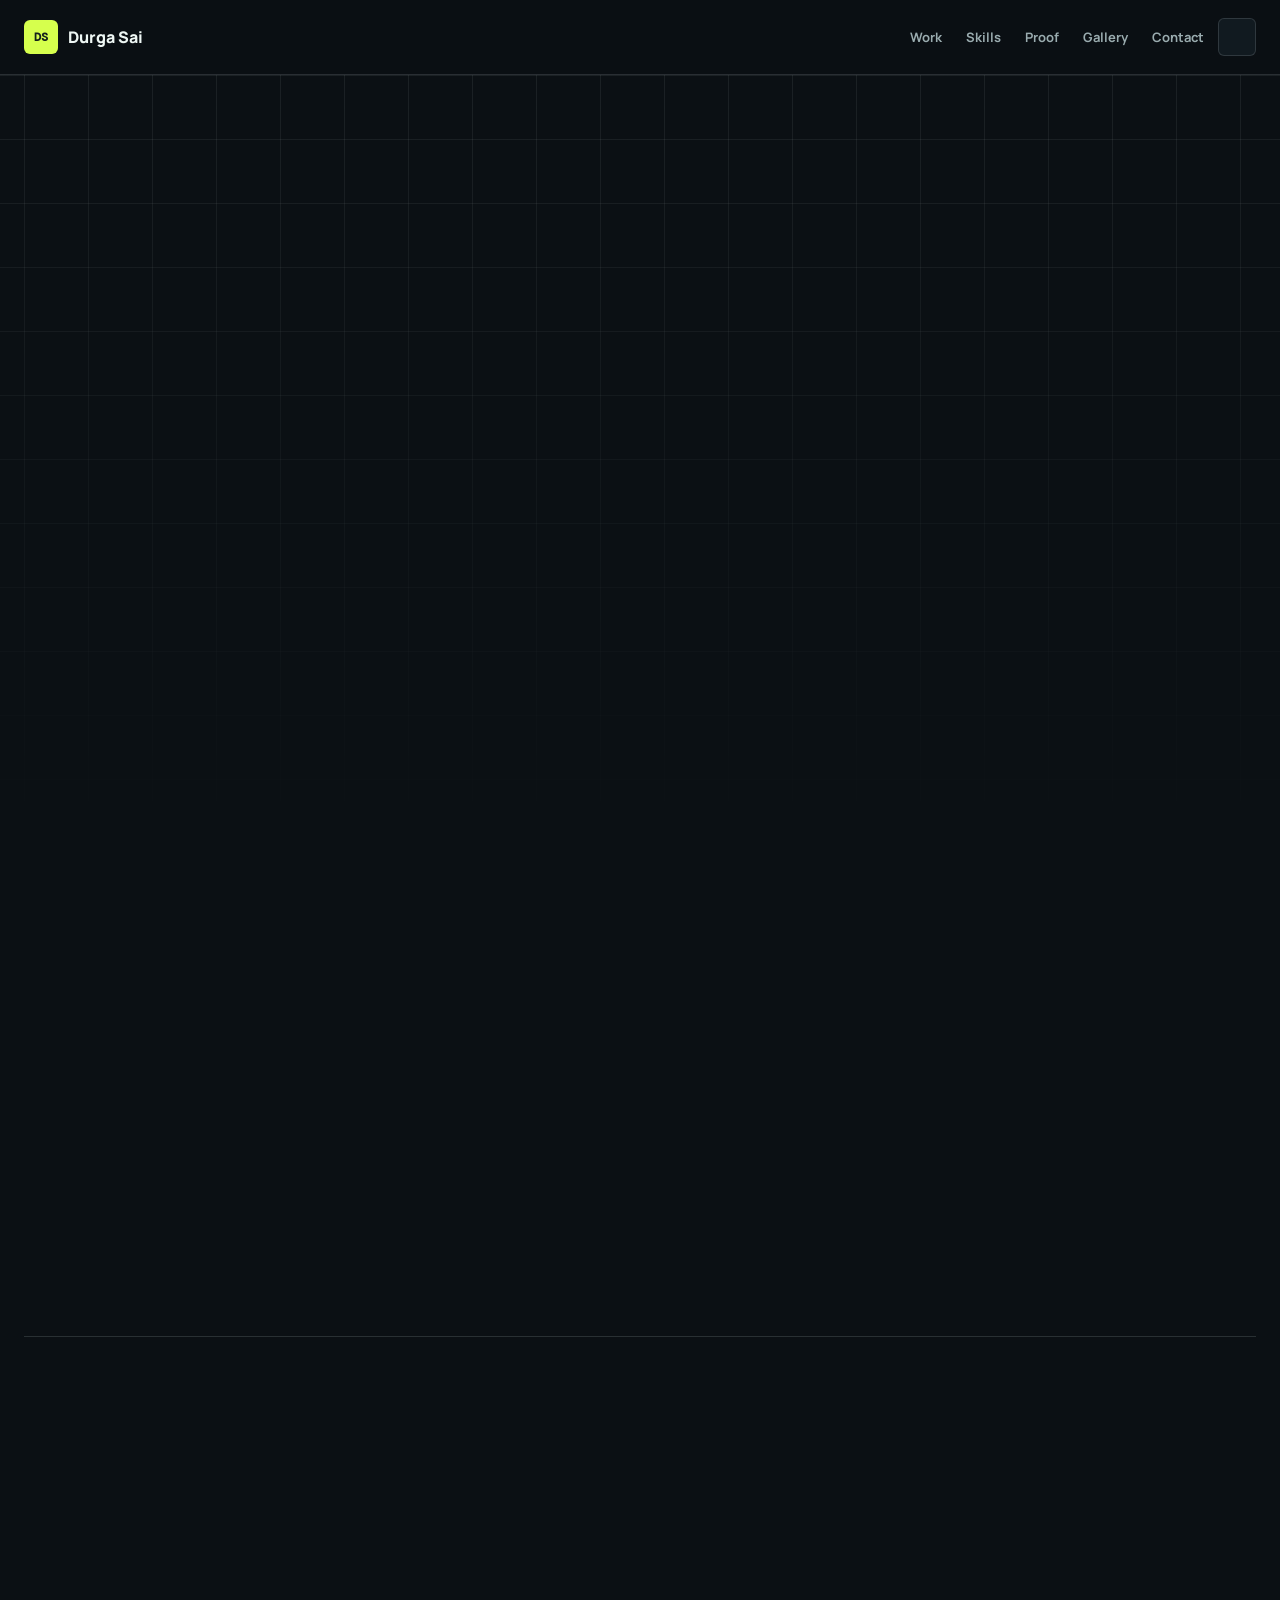
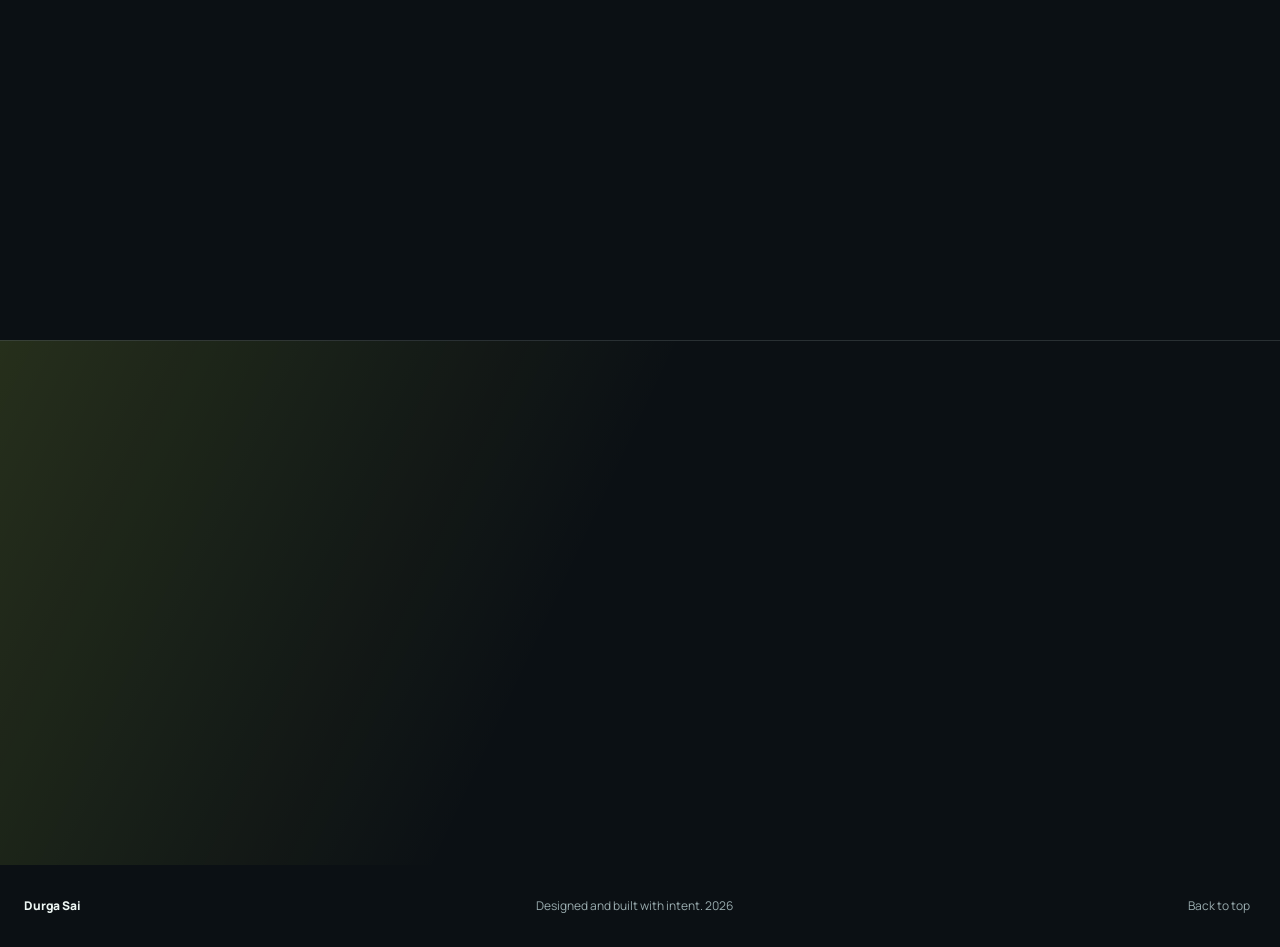
==== commit cb4f8651: "images js is added" ====
--- a/index.html
+++ b/index.html
@@ -38,7 +38,8 @@
           Data, ML models, and Web Technologies into practical products.</p>
         <div class="hero-actions"><a class="button button-primary" href="#work">Explore my work <i
               data-lucide="arrow-down-right"></i></a><a class="button button-secondary" href="main_resume.pdf"
-            target="_blank">Resume <i data-lucide="file-text"></i></a></div>
+            target="_blank">Resume <i data-lucide="file-text"></i></a>
+        </div>
         <div class="signal-row">
           <div><strong>8.97</strong><span>CGPA</span></div>
           <div><strong>1<sup>st </sup>Place</strong><span>UDBHAV 2K26 Hackathon</span></div>
@@ -246,35 +247,29 @@
     </section>
     <section class="section gallery-section" id="gallery">
       <div class="section-heading reveal">
-        <p class="eyebrow">05 / Gallery</p>
+        <p class="eyebrow" style="font-size: 18px;">
+          <strong>05 / Gallery</strong>
+        </p>
         <h2>Learning, building, showing up.</h2>
       </div>
       <div class="gallery-controls reveal"><button type="button" data-gallery-prev aria-label="Show previous photos"><i
             data-lucide="arrow-left"></i></button><button type="button" data-gallery-next
           aria-label="Show next photos"><i data-lucide="arrow-right"></i></button></div>
-      <div class="gallery" data-gallery><button class="gallery-item" type="button" data-gallery-image
-          data-caption="UDBHAV 2K26 achievement"><img src="images/udbhav%20-%20Copy.png"
-            alt="UDBHAV 2K26 achievement"></button><button class="gallery-item" type="button" data-gallery-image
-          data-caption="AlgoUniversity Tech Fellowship"><img src="images/algoUniversity.png"
-            alt="AlgoUniversity Tech Fellowship"></button><button class="gallery-item" type="button" data-gallery-image
-          data-caption="Hack and Clash coding event"><img src="images/hach-clash.jpg"
-            alt="Hack and Clash coding event"></button><button class="gallery-item" type="button" data-gallery-image
-          data-caption="LeetCode milestone"><img src="images/leetcode1.png" alt="LeetCode milestone"></button><button
-          class="gallery-item" type="button" data-gallery-image data-caption="Tata Data Analytics Simulation"><img
-            src="images/forage.png" alt="Tata Data Analytics Simulation"></button><button class="gallery-item"
-          type="button" data-gallery-image data-caption="Git and GitHub workshop"><img src="images/git.png"
-            alt="Git and GitHub workshop"></button></div>
+      <div class="gallery" data-gallery aria-label="Portfolio gallery"></div>
     </section>
     <section class="contact-section" id="contact">
       <div class="contact-grid reveal">
-        <p class="eyebrow">06 / Contact</p>
+        <p class="eyebrow" style="font-size: 18px;"><strong>06 / Contact</strong></p>
         <h2>Let us build something useful.</h2>
         <p>Have a data problem, an opportunity, or a project idea? I would like to hear it.</p>
         <div class="contact-actions"><a class="button button-primary" href="mailto:durgasai3322@gmail.com">Email me <i
-              data-lucide="send"></i></a><a class="button button-secondary"
-            href="https://www.linkedin.com/in/durgasai28/" target="_blank">LinkedIn <i data-lucide="linkedin"></i></a><a
-            class="contact-icon" href="https://github.com/Durgasai28" target="_blank" aria-label="GitHub"><i
-              data-lucide="github"></i></a></div>
+              data-lucide="send"></i></a>
+          <a class="button button-secondary" href="https://www.linkedin.com/in/durgasai28/" target="_blank">LinkedIn <i
+              data-lucide="linkedin"></i></a>
+          <a class="button button-secondary" href="https://github.com/Durgasai28" target="_blank">GitHub<i
+              data-lucide="github"></i></a>
+          <a href="tel:+919652677573" class="button button-secondary"><i data-lucide="phone"></i>+91 9652677573</a>
+        </div>
       </div>
     </section>
   </main>
@@ -295,8 +290,32 @@
       themeToggle.addEventListener("click", () => { const next = document.documentElement.dataset.theme === "dark" ? "light" : "dark"; document.documentElement.dataset.theme = next; themeToggle.setAttribute("aria-pressed", String(next === "dark")); localStorage.setItem("portfolio-theme", next); });
       profileButton.addEventListener("click", () => { const visible = profileCard.classList.toggle("is-visible"); profileButton.innerHTML = `${visible ? "Hide profile" : "View profile"} <i data-lucide="${visible ? "eye-off" : "arrow-up-right"}"></i>`; lucide.createIcons({ nodes: [profileButton] }); });
       document.querySelectorAll("[data-tilt]").forEach((card) => card.addEventListener("pointermove", (event) => { if (window.matchMedia("(prefers-reduced-motion: reduce)").matches) return; const box = card.getBoundingClientRect(); card.style.setProperty("--x", `${(event.clientX - box.left) / box.width * 100}%`); card.style.setProperty("--y", `${(event.clientY - box.top) / box.height * 100}%`); }));
-      document.querySelector("[data-gallery-prev]").addEventListener("click", () => gallery.scrollBy({ left: -340, behavior: "smooth" })); document.querySelector("[data-gallery-next]").addEventListener("click", () => gallery.scrollBy({ left: 340, behavior: "smooth" }));
-      document.querySelectorAll("[data-gallery-image]").forEach((button) => button.addEventListener("click", () => { const image = button.querySelector("img"); modalImage.src = image.src; modalImage.alt = image.alt; modalCaption.textContent = button.dataset.caption; modal.removeAttribute("hidden"); document.body.classList.add("modal-open"); document.querySelector("[data-photo-modal-close]").focus(); }));
+      const galleryImages = [
+        "udbhav - Copy.png", "algoUniversity.png", "hach-clash.jpg", "leetcode1.png",
+        "forage.png", "git.png", "sql.png", "data analytics.png", "english.png",
+        "leetcode-200.png", "leetcode - Copy.png", "BFSD310198 - Copy.jpg"
+      ];
+      const captionFromName = (fileName) => fileName
+        .replace(/\.[^.]+$/, "").replace(/[-_]/g, " ").replace(/\bcopy\b/gi, "").replace(/\s+/g, " ").trim();
+
+      gallery.innerHTML = galleryImages.map((fileName) => {
+        const caption = captionFromName(fileName);
+        return `<button class="gallery-item" type="button" data-gallery-image data-caption="${caption}"><img src="images/${encodeURIComponent(fileName)}" alt="${caption}"></button>`;
+      }).join("");
+
+      document.querySelector("[data-gallery-prev]").addEventListener("click", () => gallery.scrollBy({ left: -340, behavior: "smooth" }));
+      document.querySelector("[data-gallery-next]").addEventListener("click", () => gallery.scrollBy({ left: 340, behavior: "smooth" }));
+      gallery.addEventListener("click", (event) => {
+        const button = event.target.closest("[data-gallery-image]");
+        if (!button) return;
+        const image = button.querySelector("img");
+        modalImage.src = image.src;
+        modalImage.alt = image.alt;
+        modalCaption.textContent = button.dataset.caption;
+        modal.removeAttribute("hidden");
+        document.body.classList.add("modal-open");
+        document.querySelector("[data-photo-modal-close]").focus();
+      });
       const closeModal = () => { modal.setAttribute("hidden", ""); document.body.classList.remove("modal-open"); }; document.querySelector("[data-photo-modal-close]").addEventListener("click", closeModal); modal.addEventListener("click", (event) => { if (event.target === modal) closeModal(); }); document.addEventListener("keydown", (event) => { if (event.key === "Escape" && !modal.hasAttribute("hidden")) closeModal(); });
       const observer = new IntersectionObserver((entries) => entries.forEach((entry) => { if (entry.isIntersecting) { entry.target.classList.add("is-visible"); observer.unobserve(entry.target); } }), { threshold: .12 }); document.querySelectorAll(".reveal").forEach((element) => observer.observe(element));
     });
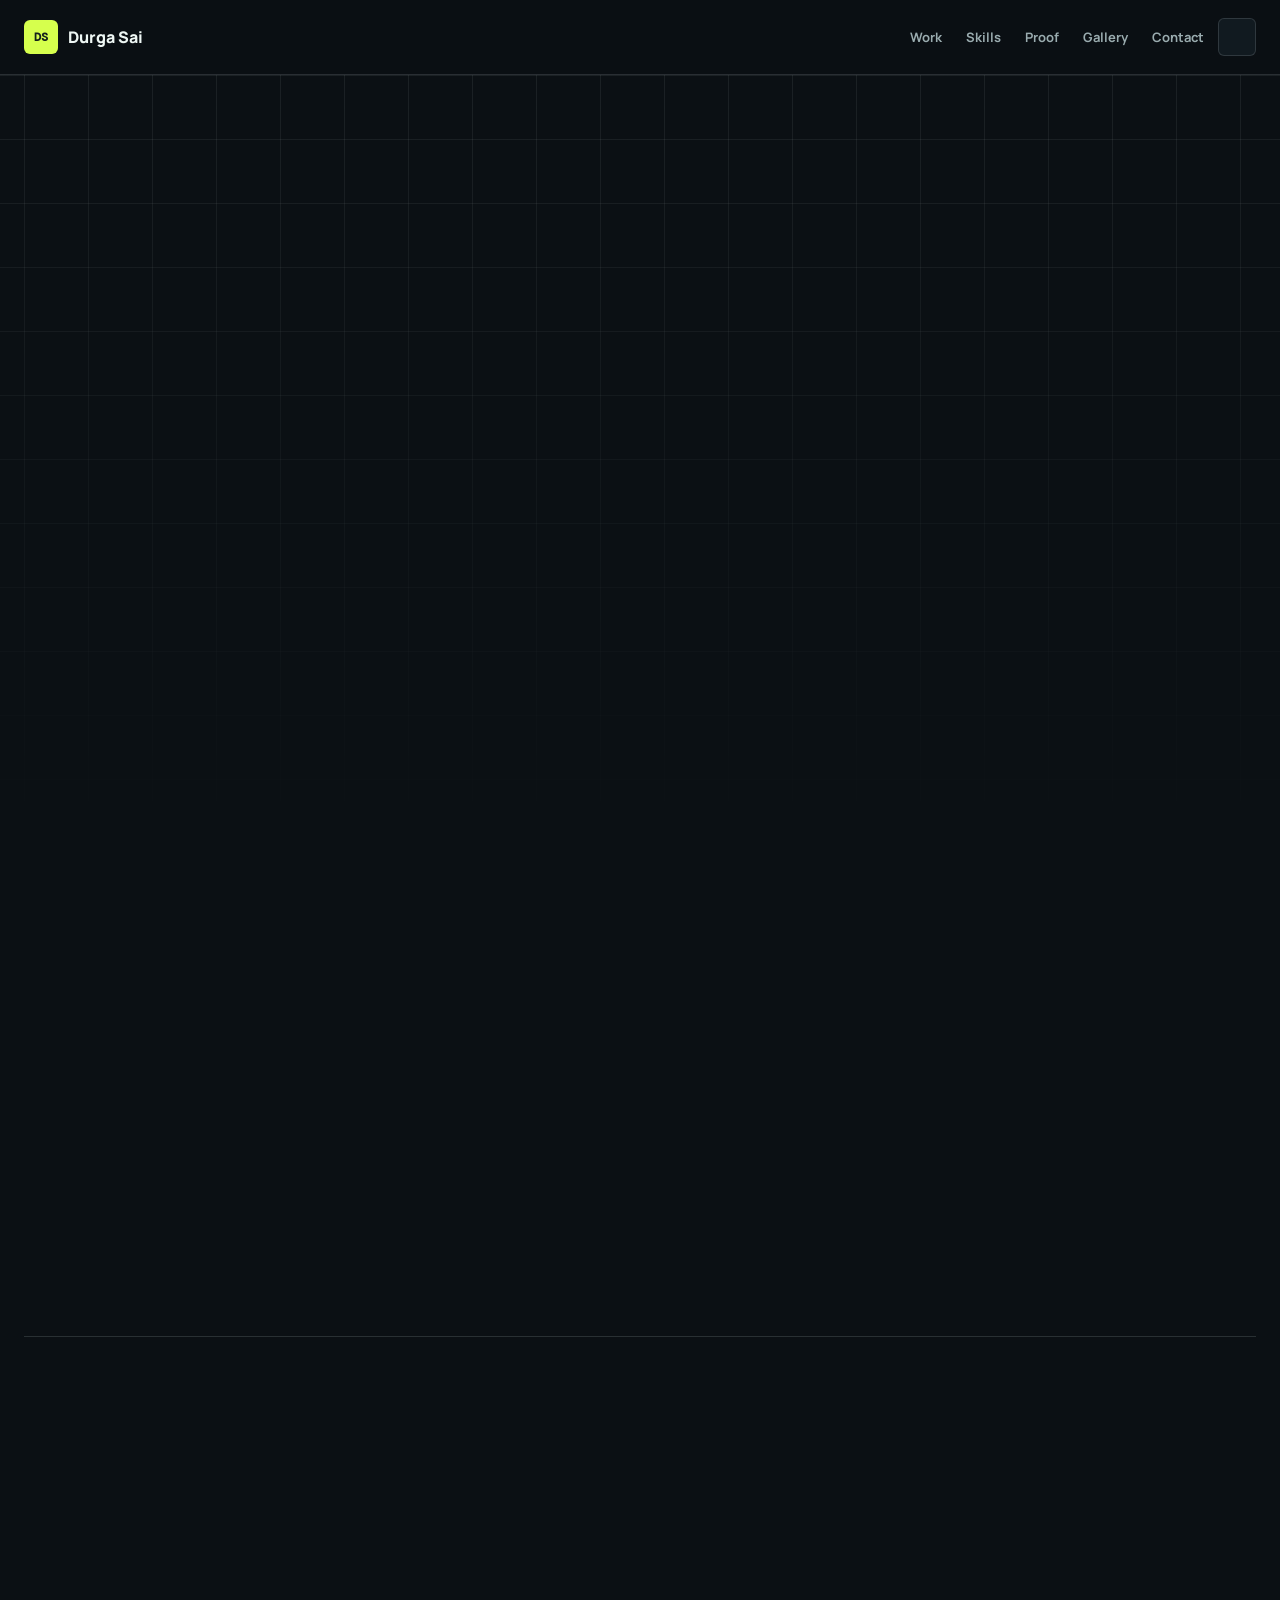
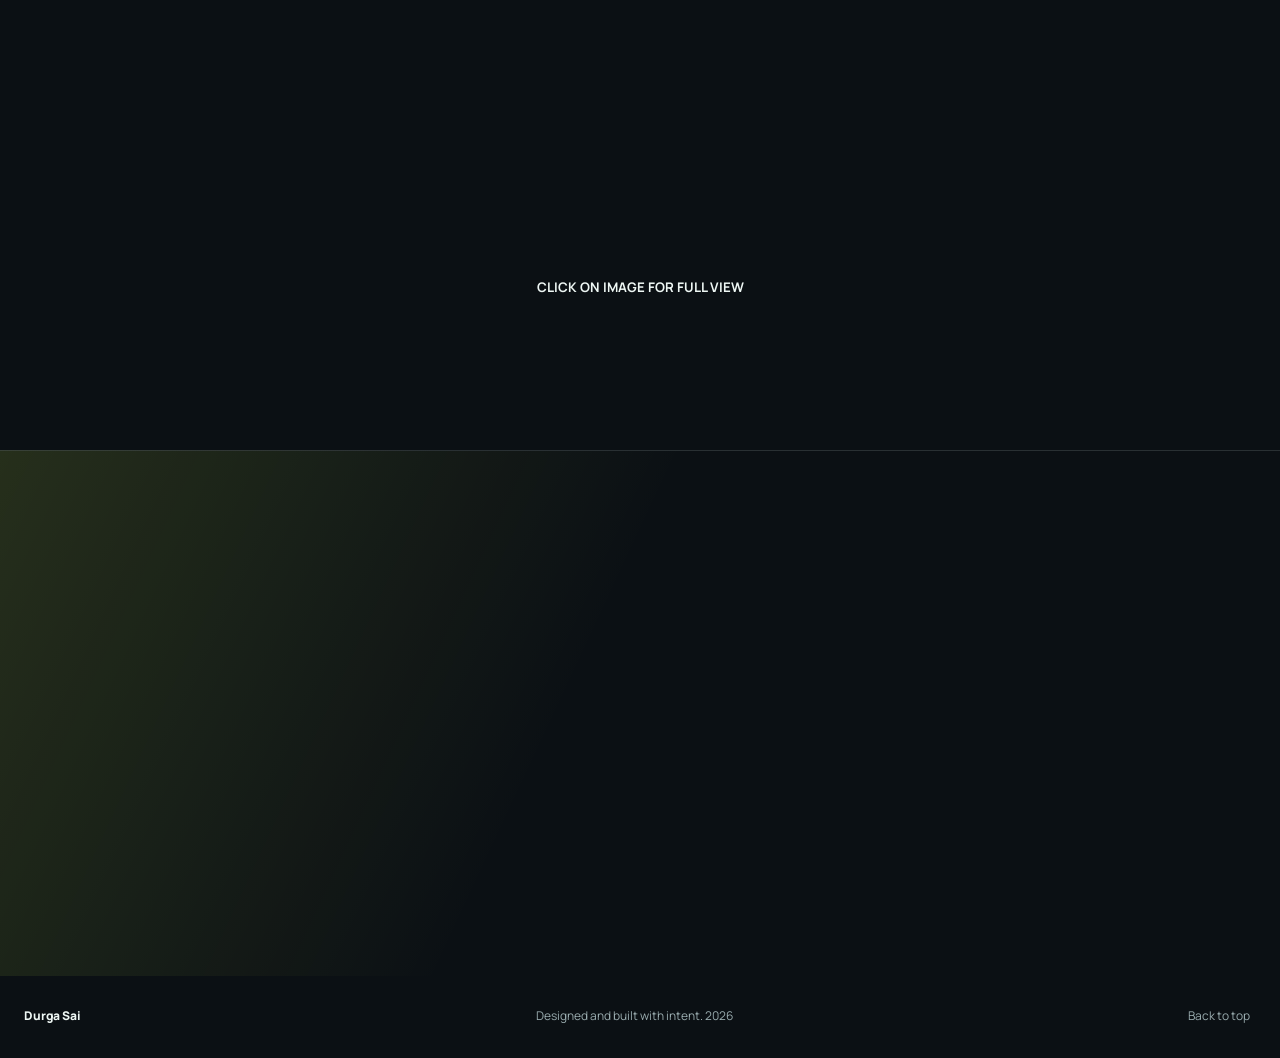
==== commit d3f1b2ef: "image+,page theme" ====
--- a/index.html
+++ b/index.html
@@ -12,7 +12,12 @@
   <link href="https://fonts.googleapis.com/css2?family=DM+Mono&family=Manrope:wght@400;500;600;700;800&display=swap"
     rel="stylesheet">
   <link rel="stylesheet" href="style.css">
-  <script>document.documentElement.dataset.theme = localStorage.getItem("portfolio-theme") || "dark";</script>
+  <script>
+    //document.documentElement.dataset.theme = localStorage.getItem("portfolio-theme") || "dark";
+    document.documentElement.dataset.theme = "dark";
+  </script>
+
+
 </head>
 
 <body>
@@ -43,7 +48,7 @@
         <div class="signal-row">
           <div><strong>8.97</strong><span>CGPA</span></div>
           <div><strong>1<sup>st </sup>Place</strong><span>UDBHAV 2K26 Hackathon</span></div>
-          <div><strong>250+</strong><span>Problems solved</span></div>
+          <div><strong>300+</strong><span>Problems solved</span></div>
           <div><strong>Top 8%</strong><span>ATF 2025</span></div>
         </div>
       </div>
@@ -183,7 +188,8 @@
         <article class="skill-card reveal">
           <div class="skill-icon data"><i data-lucide="chart-no-axes-combined"></i></div>
           <h3>Data and ML</h3>
-          <p>Pandas, NumPy, scikit-learn, EDA, feature engineering</p><span class="skill-index">02</span>
+          <p>Pandas, NumPy, scikit-learn, EDA, Model Training, feature engineering</p><span
+            class="skill-index">02</span>
         </article>
         <article class="skill-card reveal">
           <div class="skill-icon web"><i data-lucide="panels-top-left"></i></div>
@@ -219,7 +225,8 @@
           <article class="proof-item reveal"><span>01</span>
             <div>
               <p>Competition</p>
-              <h3>UDBHAV 2K26 National-Level Hackathon winner</h3>
+              <h3>UDBHAV 2K26 National-Level Hackathon winner</h3><br>
+              <h3>First Prize in the College Elocution Competition conducted by ISTE.</h3>
             </div><i data-lucide="trophy"></i>
           </article>
           <article class="proof-item reveal"><span>02</span>
@@ -238,7 +245,7 @@
           <article class="proof-item reveal"><span>04</span>
             <div>
               <p>Practice</p>
-              <h3>250+ coding problems solved across DSA topics</h3><br>
+              <h3>300+ coding problems solved across DSA topics</h3><br>
               <h3>Actively takes part in different tech events across multiple Platforms</h3>
             </div><i data-lucide="braces"></i>
           </article>
@@ -256,6 +263,7 @@
             data-lucide="arrow-left"></i></button><button type="button" data-gallery-next
           aria-label="Show next photos"><i data-lucide="arrow-right"></i></button></div>
       <div class="gallery" data-gallery aria-label="Portfolio gallery"></div>
+      <h5 style="text-align:center;">CLICK ON IMAGE FOR FULL VIEW</h5>
     </section>
     <section class="contact-section" id="contact">
       <div class="contact-grid reveal">
@@ -293,7 +301,7 @@
       const galleryImages = [
         "udbhav - Copy.png", "algoUniversity.png", "hach-clash.jpg", "leetcode1.png",
         "forage.png", "git.png", "sql.png", "data analytics.png", "english.png",
-        "leetcode-200.png", "leetcode - Copy.png", "BFSD310198 - Copy.jpg"
+        "leetcode-200.png", "leetcode - Copy.png", "BFSD310198 - Copy.jpg", "nit_ap.png"
       ];
       const captionFromName = (fileName) => fileName
         .replace(/\.[^.]+$/, "").replace(/[-_]/g, " ").replace(/\bcopy\b/gi, "").replace(/\s+/g, " ").trim();
